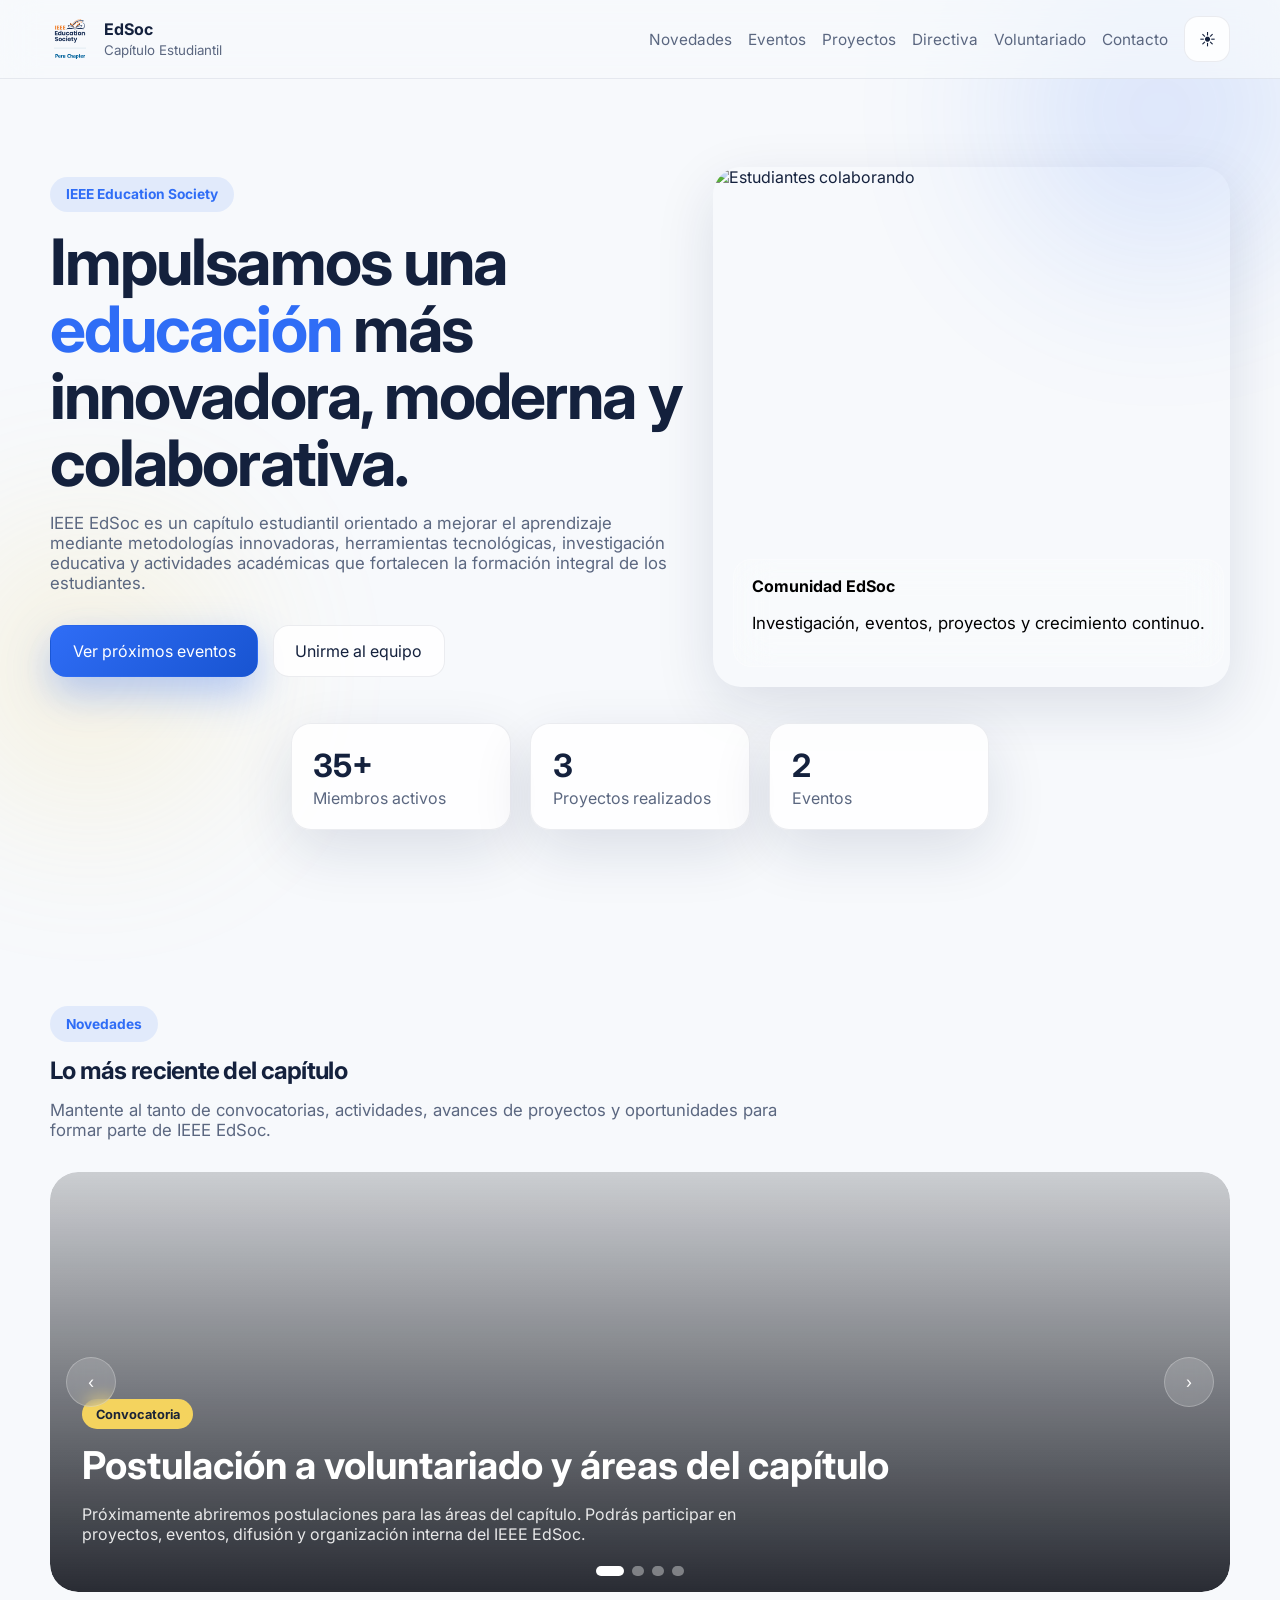
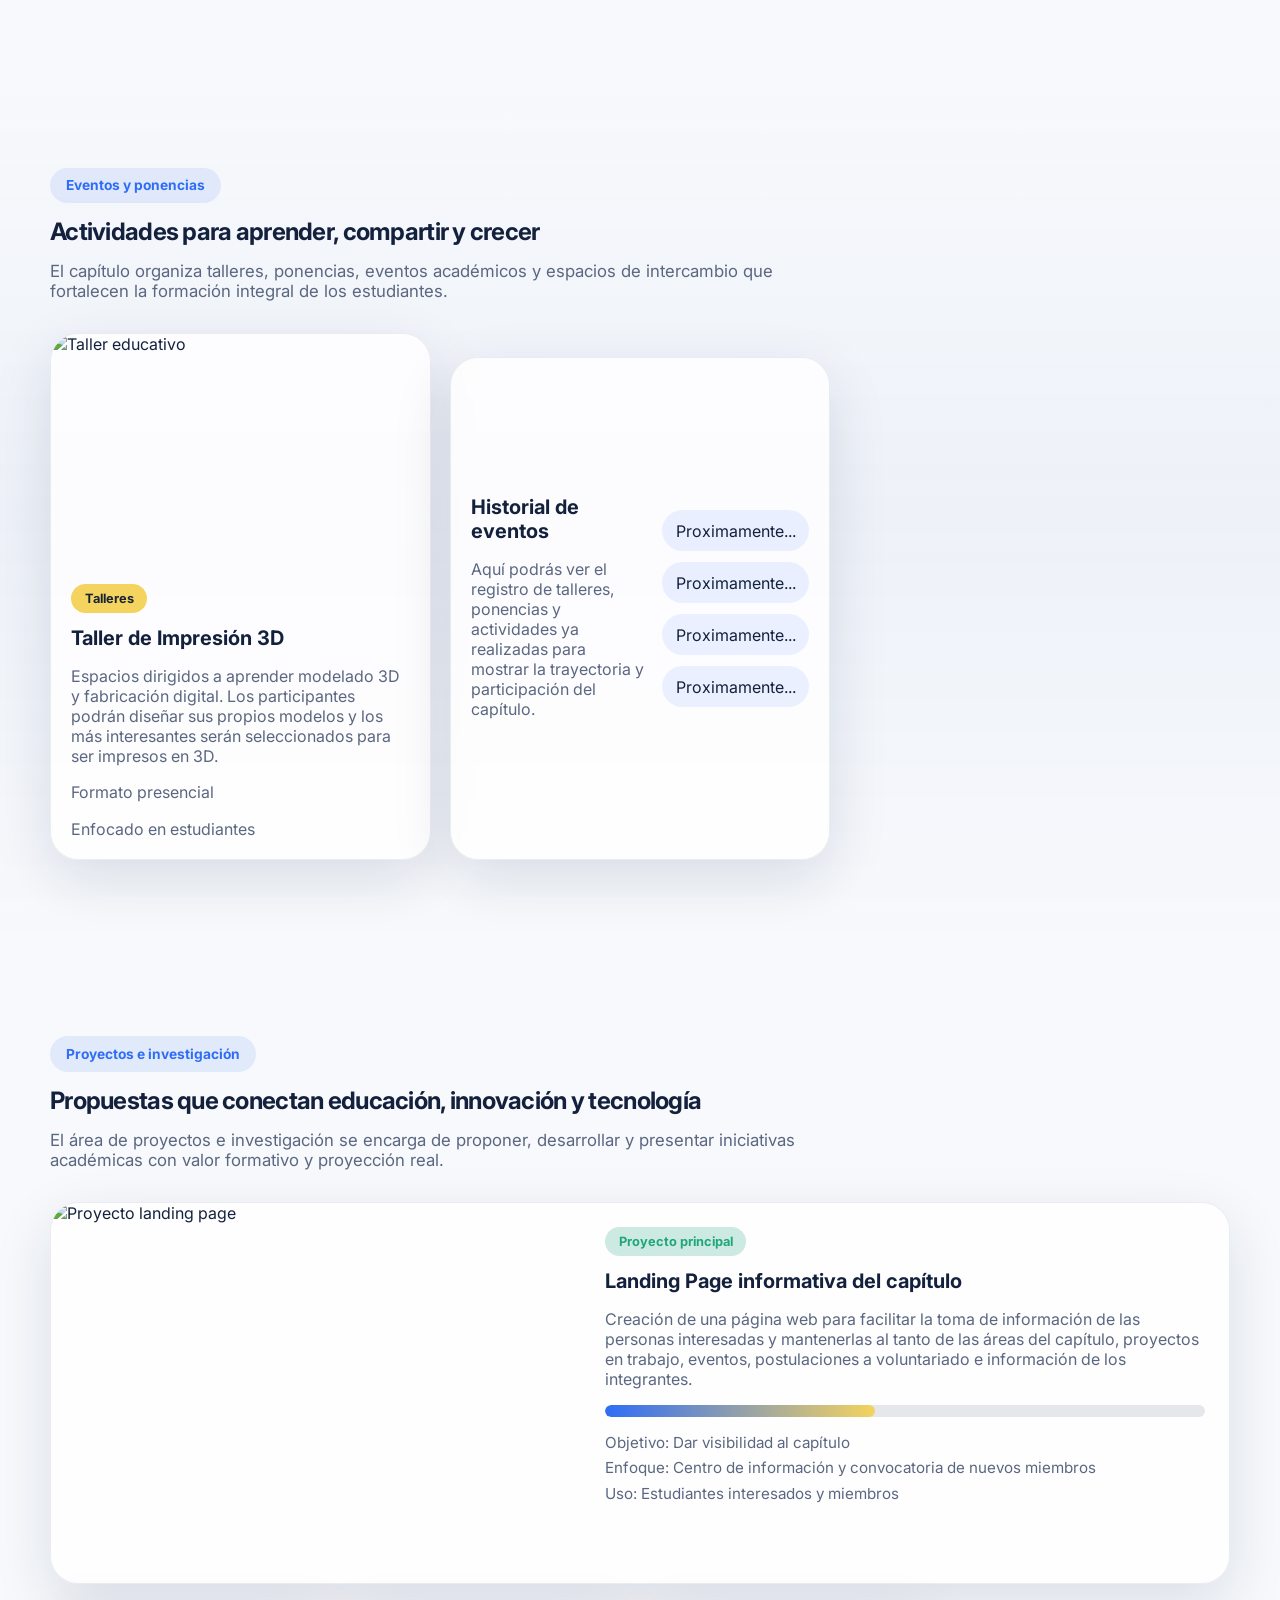
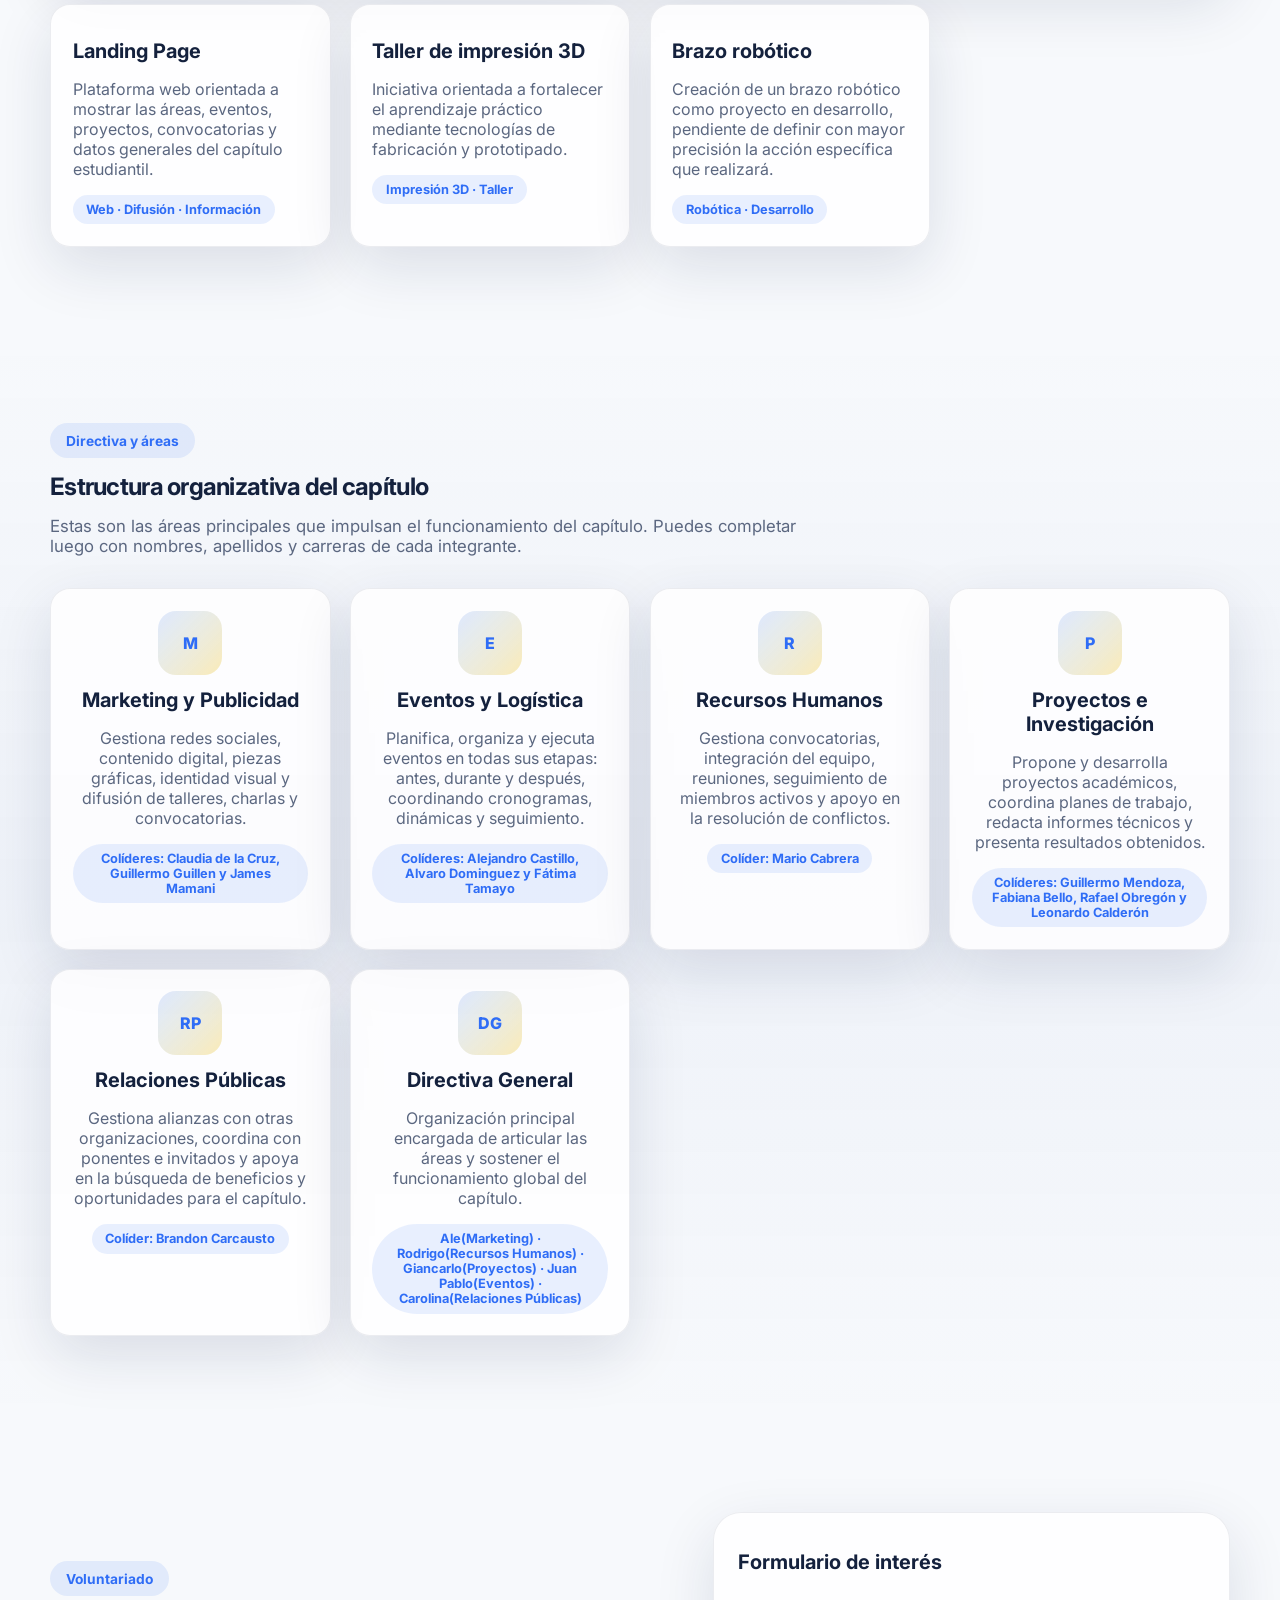
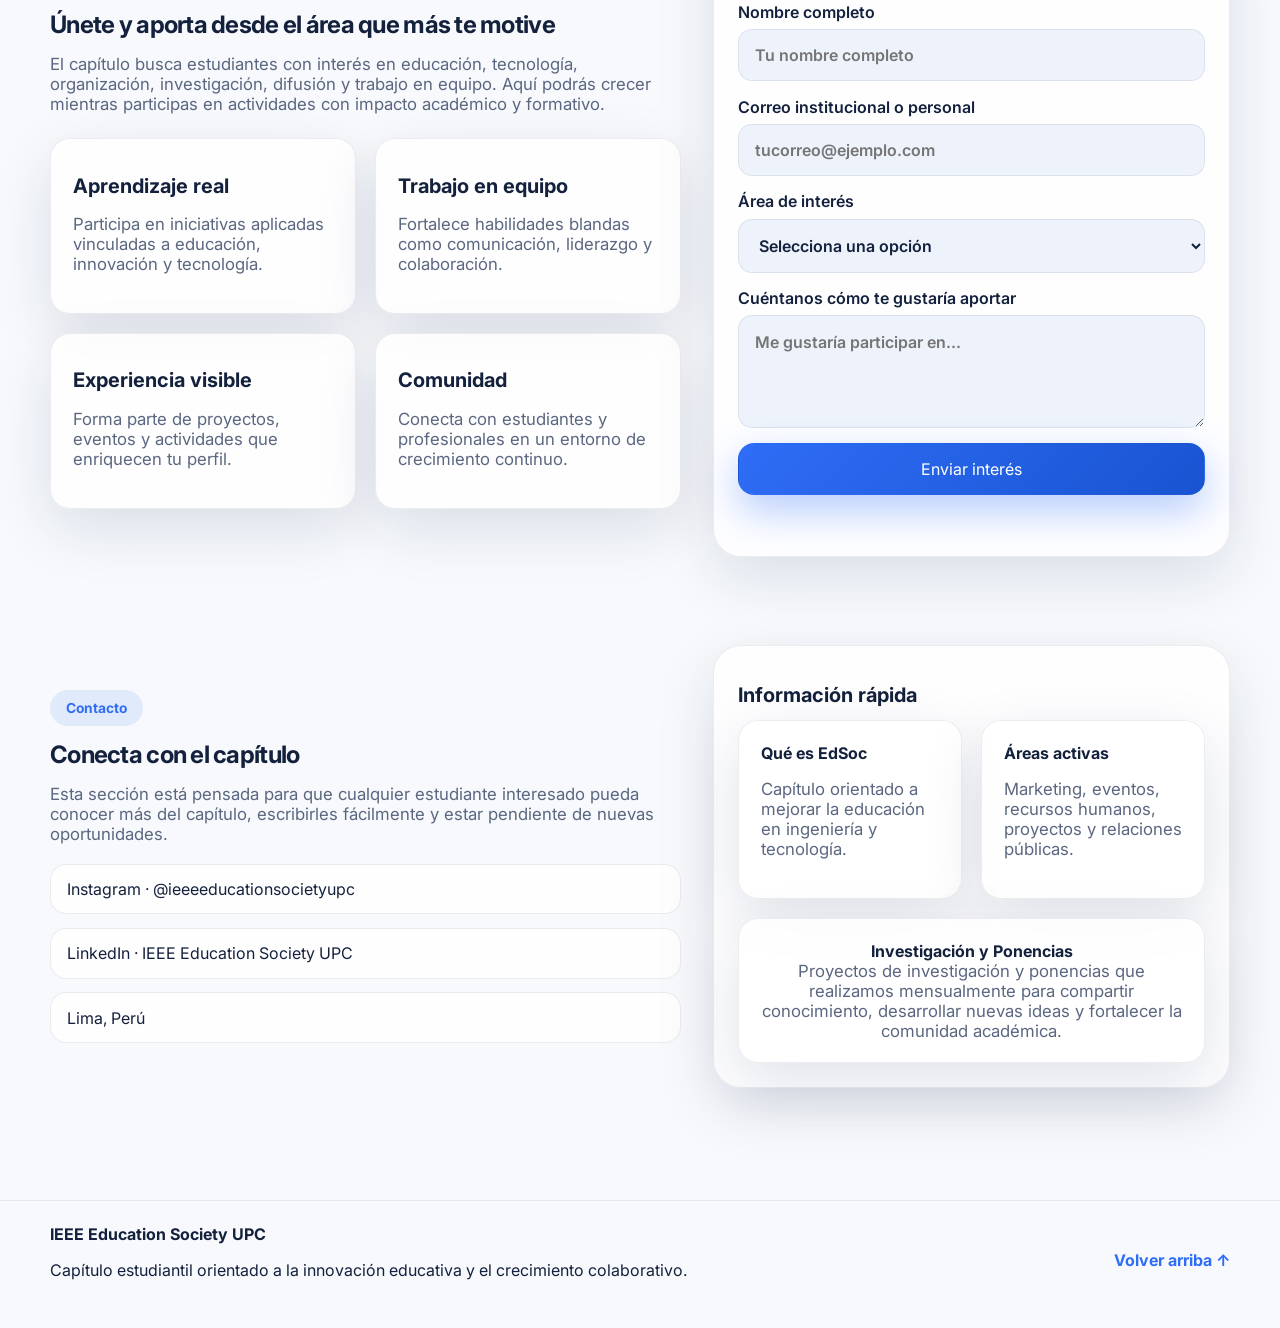
==== index.html @ 47b21bcd "Primera version del Landing Page IEEE EdSoc" ====
<!DOCTYPE html>
<html lang="es">
<head>
  <meta charset="UTF-8" />
  <meta name="viewport" content="width=device-width, initial-scale=1.0" />
  <title>IEEE EdSoc | Capítulo Estudiantil</title>
  <meta
    name="description"
    content="Landing page informativa del capítulo estudiantil IEEE Education Society con información sobre el capítulo, áreas, proyectos, directiva, voluntariado y contacto."
  />
  <link rel="preconnect" href="https://fonts.googleapis.com">
  <link rel="preconnect" href="https://fonts.gstatic.com" crossorigin>
  <link
    href="https://fonts.googleapis.com/css2?family=Inter:wght@400;500;600;700;800&display=swap"
    rel="stylesheet"
  />
  <link rel="stylesheet" href="styles/styles.css" />
</head>
<body id="top">
<body>
  <div class="bg-orb orb-1"></div>
  <div class="bg-orb orb-2"></div>

  <header class="site-header" id="top">
    <div class="container nav-wrap">
      <a href="#hero" class="brand">
        <img src="img/ieee_peru_edsoc_rgb_w.png" class="logo-dark" alt="EdSoc Logo">
        <img src="img/ieee_peru_edsoc_rgb_c.png" class="logo-light" alt="EdSoc Logo">

        <div>
          <strong>EdSoc</strong>
          <small>Capítulo Estudiantil</small>
        </div>
      </a>

      <button class="menu-toggle" id="menuToggle" aria-label="Abrir menú">
        <span></span><span></span><span></span>
      </button>

      <nav class="nav" id="nav">
        <a href="#novedades">Novedades</a>
        <a href="#eventos">Eventos</a>
        <a href="#proyectos">Proyectos</a>
        <a href="#directiva">Directiva</a>
        <a href="#voluntariado">Voluntariado</a>
        <a href="#contacto">Contacto</a>
        <button class="theme-toggle" id="themeToggle" type="button" aria-label="Cambiar tema">
          <span class="theme-icon theme-sun">☀</span>
          <span class="theme-icon theme-moon">☾</span>
        </button>
      </nav>
    </div>
  </header>

  <main>
    <section class="hero section" id="hero">
      <div class="container hero-grid">
        <div class="hero-copy reveal">
          <span class="eyebrow">IEEE Education Society</span>
          <h1>Impulsamos una <span>educación</span> más innovadora, moderna y colaborativa.</h1>
          <p>
            IEEE EdSoc es un capítulo estudiantil orientado a mejorar el aprendizaje mediante metodologías
             innovadoras, herramientas tecnológicas, investigación educativa y actividades académicas que
             fortalecen la formación integral de los estudiantes.
          </p>
          <div class="hero-actions">
            <a class="btn btn-primary" href="#eventos">Ver próximos eventos</a>
            <a class="btn btn-secondary" href="#voluntariado">Unirme al equipo</a>
          </div>
        </div>

        <div class="hero-media reveal reveal-delay-1">
          <img
            src="https://images.unsplash.com/photo-1543269865-cbf427effbad?auto=format&fit=crop&w=1200&q=80"
            alt="Estudiantes colaborando"
          />
          <div class="hero-card floating-card card-glass">
            <strong>Comunidad EdSoc</strong>
            <p>Investigación, eventos, proyectos y crecimiento continuo.</p>
          </div>
        </div>
      </div>

      <div class="container stats-grid reveal reveal-delay-2">
        <article class="stat-card">
          <strong>35+</strong>
          <span>Miembros activos</span>
        </article>
        <article class="stat-card">
          <strong>3</strong>
          <span>Proyectos realizados</span>
        </article>
        <article class="stat-card">
          <strong>2</strong>
          <span>Eventos</span>
        </article>
      </div>
    </section>

    <section class="section" id="novedades">
      <div class="container">
        <div class="section-head reveal">
          <span class="eyebrow">Novedades</span>
          <h2>Lo más reciente del capítulo</h2>
          <p>
            Mantente al tanto de convocatorias, actividades, avances de proyectos y oportunidades
            para formar parte de IEEE EdSoc.
          </p>
        </div>

        <div class="carousel reveal reveal-delay-1" id="newsCarousel">
          <button class="carousel-btn prev" id="prevSlide" aria-label="Anterior">‹</button>

          <div class="carousel-track" id="carouselTrack">
            <article
              class="slide is-active"
              style="background-image:url('https://images.unsplash.com/photo-1521737604893-d14cc237f11d?auto=format&fit=crop&w=1600&q=80')"                    >
              <div class="slide-overlay"></div>
              <div class="slide-content">
                <span class="tag">Convocatoria</span>
                <h3>Postulación a voluntariado y áreas del capítulo</h3>
                <p>
                    Próximamente abriremos postulaciones para las áreas del capítulo.
                    Podrás participar en proyectos, eventos, difusión y organización
                    interna del IEEE EdSoc.
                </p>
              </div>
            </article>

            <article
              class="slide"
              style="background-image:url('https://images.unsplash.com/photo-1461749280684-dccba630e2f6')"            >
              <div class="slide-overlay"></div>
              <div class="slide-content">
                <span class="tag">Proyecto</span>
                <h3>Landing Page de IEEE EdSoc</h3>
                <p>
                    Estamos desarrollando una página web para dar visibilidad al capítulo,
                    mostrar nuestras áreas, proyectos, eventos y convocatorias de forma
                    clara y accesible.
                </p>
              </div>
            </article>

            <article
              class="slide"
              style="background-image:url('https://electrodomesticos10.top/imagenes/las-10-mejores-impresoras-3d.jpg')"            >
              <div class="slide-overlay"></div>
              <div class="slide-content">
                <span class="tag">Evento</span>
                <h3>Taller de Impresión 3D</h3>
                <p>
                  <p>
                      Próximamente realizaremos un taller de impresión 3D enfocado en el
                      aprendizaje práctico mediante tecnologías de fabricación y prototipado.
                </p>
              </div>
            </article>

            <article
              class="slide"
              style="background-image:url('https://images.unsplash.com/photo-1581092334651-ddf26d9a09d0?auto=format&fit=crop&w=1200&q=80')"            >
              <div class="slide-overlay"></div>
              <div class="slide-content">
                <span class="tag">Proyecto</span>
                <h3>Brazo Robótico</h3>
                <p>
                    Iniciamos el desarrollo de un brazo robótico como proyecto del capítulo.
                    Próximamente compartiremos avances y aplicaciones del prototipo.
                </p>
              </div>
            </article>
          </div>

          <button class="carousel-btn next" id="nextSlide" aria-label="Siguiente">›</button>
          <div class="carousel-dots" id="carouselDots"></div>
        </div>
      </div>
    </section>

    <section class="section alt-bg" id="eventos">
      <div class="container">
        <div class="section-head reveal">
          <span class="eyebrow">Eventos y ponencias</span>
          <h2>Actividades para aprender, compartir y crecer</h2>
          <p>
            El capítulo organiza talleres, ponencias, eventos académicos y espacios de intercambio
            que fortalecen la formación integral de los estudiantes.
          </p>
        </div>

        <div class="cards-grid cards-grid-lg">
          <article class="event-card reveal">
            <img
              src="https://ivisualformacion.com/wp-content/uploads/2023/07/modelado-3d-hard-surface-edited.jpg"
              alt="Taller educativo"
            />
            <div class="card-body">
              <span class="pill">Talleres</span>
              <h3>Taller de Impresión 3D</h3>
              <p>
                  Espacios dirigidos a aprender modelado 3D y fabricación digital. 
                  Los participantes podrán diseñar sus propios modelos y los más 
                  interesantes serán seleccionados para ser impresos en 3D.
              </p>
              <ul class="meta-list">
                <li>Formato presencial</li>
                <li></li>
                <li>Enfocado en estudiantes</li>
              </ul>
            </div>
          </article>

        <div class="history-box reveal reveal-delay-1">
          <div>
            <h3>Historial de eventos</h3>
            <p>
              Aquí podrás ver el registro de talleres, ponencias y actividades ya realizadas
              para mostrar la trayectoria y participación del capítulo.
            </p>
          </div>
          <div class="history-tags">
            <span>Proximamente...</span>
            <span>Proximamente...</span>
            <span>Proximamente...</span>
            <span>Proximamente...</span>
          </div>
        </div>
      </div>
    </section>

    <section class="section" id="proyectos">
      <div class="container">
        <div class="section-head reveal">
          <span class="eyebrow">Proyectos e investigación</span>
          <h2>Propuestas que conectan educación, innovación y tecnología</h2>
          <p>
            El área de proyectos e investigación se encarga de proponer, desarrollar y presentar
            iniciativas académicas con valor formativo y proyección real.
          </p>
        </div>

        <div class="project-feature reveal">
          <div class="project-feature-media">
            <img
              src="https://images.unsplash.com/photo-1640552421163-5a8e34827550?auto=format&fit=crop&w=1200&q=80"
              alt="Proyecto landing page"
            />
          </div>
          <div class="project-feature-copy">
            <span class="pill pill-success">Proyecto principal</span>
            <h3>Landing Page informativa del capítulo</h3>
            <p>
              Creación de una página web para facilitar la toma de información de las personas
              interesadas y mantenerlas al tanto de las áreas del capítulo, proyectos en trabajo,
              eventos, postulaciones a voluntariado e información de los integrantes.
            </p>
            <div class="progress-bar">
              <span style="width: 45%"></span>
            </div>
            <ul class="meta-list compact">
              <li>Objetivo: Dar visibilidad al capítulo</li>
              <li>Enfoque: Centro de información y convocatoria de nuevos miembros</li>
              <li>Uso: Estudiantes interesados y miembros</li>
            </ul>
          </div>
        </div>

        <div class="cards-grid projects-grid">
          <article class="info-card reveal">
            <h3>Landing Page</h3>
            <p>
              Plataforma web orientada a mostrar las áreas, eventos, proyectos, convocatorias y
              datos generales del capítulo estudiantil.
            </p>
            <span class="small-label">Web · Difusión · Información</span>
          </article>

          <article class="info-card reveal reveal-delay-2">
            <h3>Taller de impresión 3D</h3>
            <p>
              Iniciativa orientada a fortalecer el aprendizaje práctico mediante tecnologías de
              fabricación y prototipado.
            </p>
            <span class="small-label">Impresión 3D · Taller</span>
          </article>

            <article class="info-card reveal reveal-delay-1">
            <h3>Brazo robótico</h3>
            <p>
              Creación de un brazo robótico como proyecto en desarrollo, pendiente de definir con
              mayor precisión la acción específica que realizará.
            </p>
            <span class="small-label">Robótica · Desarrollo</span>
          </article>

        </div>
      </div>
    </section>

    <section class="section alt-bg" id="directiva">
      <div class="container">
        <div class="section-head reveal">
          <span class="eyebrow">Directiva y áreas</span>
          <h2>Estructura organizativa del capítulo</h2>
          <p>
            Estas son las áreas principales que impulsan el funcionamiento del capítulo. Puedes
            completar luego con nombres, apellidos y carreras de cada integrante.
          </p>
        </div>

        <div class="cards-grid team-grid">
          <article class="team-card reveal">
            <div class="avatar">M</div>
            <h3>Marketing y Publicidad</h3>
            <p>
              Gestiona redes sociales, contenido digital, piezas gráficas, identidad visual y
              difusión de talleres, charlas y convocatorias.
            </p>
            <span class="small-label">Colíderes: Claudia de la Cruz, Guillermo Guillen y James Mamani</span>
          </article>

          <article class="team-card reveal reveal-delay-1">
            <div class="avatar">E</div>
            <h3>Eventos y Logística</h3>
            <p>
              Planifica, organiza y ejecuta eventos en todas sus etapas: antes, durante y después,
              coordinando cronogramas, dinámicas y seguimiento.
            </p>
            <span class="small-label">Colíderes: Alejandro Castillo, Alvaro Dominguez y Fátima Tamayo</span>
          </article>

          <article class="team-card reveal reveal-delay-2">
            <div class="avatar">R</div>
            <h3>Recursos Humanos</h3>
            <p>
              Gestiona convocatorias, integración del equipo, reuniones, seguimiento de miembros
              activos y apoyo en la resolución de conflictos.
            </p>
            <span class="small-label">Colíder: Mario Cabrera</span>
          </article>

          <article class="team-card reveal">
            <div class="avatar">P</div>
            <h3>Proyectos e Investigación</h3>
            <p>
              Propone y desarrolla proyectos académicos, coordina planes de trabajo, redacta informes
              técnicos y presenta resultados obtenidos.
            </p>
            <span class="small-label">Colíderes: Guillermo Mendoza, Fabiana Bello, Rafael Obregón y Leonardo Calderón</span>
          </article>

          <article class="team-card reveal reveal-delay-1">
            <div class="avatar">RP</div>
            <h3>Relaciones Públicas</h3>
            <p>
              Gestiona alianzas con otras organizaciones, coordina con ponentes e invitados y apoya
              en la búsqueda de beneficios y oportunidades para el capítulo.
            </p>
            <span class="small-label">Colíder: Brandon Carcausto</span>
          </article>

          <article class="team-card reveal reveal-delay-2">
            <div class="avatar">DG</div>
            <h3>Directiva General</h3>
            <p>
              Organización principal encargada de articular las áreas y sostener el funcionamiento
              global del capítulo.
            </p>
            <span class="small-label">Ale(Marketing) · Rodrigo(Recursos Humanos) · Giancarlo(Proyectos) · Juan Pablo(Eventos) · Carolina(Relaciones Públicas)</span>
          </article>
        </div>
      </div>
    </section>

    <section class="section" id="voluntariado">
      <div class="container two-col">
        <div class="reveal">
          <span class="eyebrow">Voluntariado</span>
          <h2>Únete y aporta desde el área que más te motive</h2>
          <p>
            El capítulo busca estudiantes con interés en educación, tecnología, organización,
            investigación, difusión y trabajo en equipo. Aquí podrás crecer mientras participas
            en actividades con impacto académico y formativo.
          </p>

          <div class="benefits-grid">
            <article class="benefit-card">
              <h3>Aprendizaje real</h3>
              <p>Participa en iniciativas aplicadas vinculadas a educación, innovación y tecnología.</p>
            </article>

            <article class="benefit-card">
              <h3>Trabajo en equipo</h3>
              <p>Fortalece habilidades blandas como comunicación, liderazgo y colaboración.</p>
            </article>

            <article class="benefit-card">
              <h3>Experiencia visible</h3>
              <p>Forma parte de proyectos, eventos y actividades que enriquecen tu perfil.</p>
            </article>

            <article class="benefit-card">
              <h3>Comunidad</h3>
              <p>Conecta con estudiantes y profesionales en un entorno de crecimiento continuo.</p>
            </article>
          </div>
        </div>

        <form class="join-form reveal reveal-delay-1" id="joinForm">
          <h3>Formulario de interés</h3>

          <label>
            Nombre completo
            <input type="text" placeholder="Tu nombre completo" required />
          </label>

          <label>
            Correo institucional o personal
            <input type="email" placeholder="tucorreo@ejemplo.com" required />
          </label>

          <label>
            Área de interés
            <select required>
              <option value="">Selecciona una opción</option>
              <option>Marketing y Publicidad</option>
              <option>Eventos y Logística</option>
              <option>Recursos Humanos</option>
              <option>Proyectos e Investigación</option>
              <option>Relaciones Públicas</option>
            </select>
          </label>

          <label>
            Cuéntanos cómo te gustaría aportar
            <textarea rows="4" placeholder="Me gustaría participar en..."></textarea>
          </label>

          <button class="btn btn-primary btn-full" type="submit">Enviar interés</button>
          <p class="form-note" id="formMessage"></p>
        </form>
      </div>
    </section>

      <tion class="section alt-bg" id="contacto">
    <div class="container contact-grid">
      <div class="reveal">
        <span class="eyebrow">Contacto</span>
        <h2>Conecta con el capítulo</h2>
        <p>
          Esta sección está pensada para que cualquier estudiante interesado pueda conocer más
          del capítulo, escribirles fácilmente y estar pendiente de nuevas oportunidades.
        </p>

        <div class="contact-list">
          <a href="https://www.instagram.com/ieeeeducationsocietyupc?utm_source=ig_web_button_share_sheet&igsh=ZDNlZDc0MzIxNw==" target="_blank">Instagram · @ieeeeducationsocietyupc</a>
          <a href="https://www.linkedin.com/company/ieeedsoc?trk=public_post_feed-actor-name" target="_blank">LinkedIn · IEEE Education Society UPC</a>
          <span class="contact-item">Lima, Perú</span>
        </div>
      </div>

      <div class="contact-panel reveal reveal-delay-1">
        <h3>Información rápida</h3>
        <div class="mini-panels">
          <article>
            <strong>Qué es EdSoc</strong>
            <p>Capítulo orientado a mejorar la educación en ingeniería y tecnología.</p>
          </article>
          <article>
            <strong>Áreas activas</strong>
            <p>Marketing, eventos, recursos humanos, proyectos y relaciones públicas.</p>
          </article>
          <article class="wide">
            <strong>Investigación y Ponencias</strong>
            <p>
              Proyectos de investigación y ponencias que realizamos mensualmente
              para compartir conocimiento, desarrollar nuevas ideas y fortalecer
              la comunidad académica.
            </p>
          </article>
        </div>
      </div>

      <div style="height: 80px;"></div>

    </div>
  </section>
  </main>

  <footer class="site-footer">
    <div class="container footer-wrap">
      <div>
        <strong>IEEE Education Society UPC</strong>
        <p>Capítulo estudiantil orientado a la innovación educativa y el crecimiento colaborativo.</p>
      </div>
      <a href="#top" class="back-top">Volver arriba ↑</a>
    </div>
  </footer>

  <script src="js/script.js"></script>
</body>
</html>
---- styles/styles.css ----
:root {
  --bg: #f7f9fc;
  --surface: rgba(255, 255, 255, 0.82);
  --surface-solid: #ffffff;
  --surface-alt: #eef3fb;
  --text: #14213d;
  --muted: #5b6780;
  --border: rgba(20, 33, 61, 0.08);
  --primary: #2f6df6;
  --primary-strong: #1854d1;
  --accent: #f4d35e;
  --success: #21a67a;
  --shadow: 0 20px 60px rgba(18, 36, 77, 0.12);
  --radius-xl: 28px;
  --radius-lg: 20px;
  --radius-md: 16px;
  --max-width: 1180px;
  --header-bg: rgba(247, 249, 252, 0.68);
}

html {
  scroll-behavior: smooth;
}

body.dark {
  --bg: #08101f;
  --surface: rgba(10, 18, 35, 0.76);
  --surface-solid: #0f1a30;
  --surface-alt: #0a1326;
  --text: #edf4ff;
  --muted: #a6b2c8;
  --border: rgba(255, 255, 255, 0.08);
  --primary: #5d8dff;
  --primary-strong: #82a7ff;
  --accent: #f6d86f;
  --success: #3ed1a0;
  --shadow: 0 24px 70px rgba(0, 0, 0, 0.35);
  --header-bg: rgba(8, 16, 31, 0.72);
}

* { box-sizing: border-box; }
html { scroll-behavior: smooth; }
body {
  margin: 0;
  font-family: 'Inter', system-ui, sans-serif;
  background: var(--bg);
  color: var(--text);
  transition: background .35s ease, color .35s ease;
}
img { max-width: 100%; display: block; }
a { color: inherit; text-decoration: none; }
button, input, select, textarea { font: inherit; }
button { cursor: pointer; }

.container {
  width: min(var(--max-width), calc(100% - 2rem));
  margin: 0 auto;
}

.section {
  padding: 5.5rem 0;
  position: relative;
  z-index: 1;
}
.alt-bg { background: linear-gradient(180deg, transparent, rgba(71, 106, 181, 0.05), transparent); }

.site-header {
  position: sticky;
  top: 0;
  z-index: 100;
  backdrop-filter: blur(18px);
  background: var(--header-bg);
  border-bottom: 1px solid var(--border);
}

.nav-wrap {
  display: flex;
  align-items: center;
  justify-content: space-between;
  min-height: 78px;
  gap: 1rem;
}

.brand {
  display: flex;
  align-items: center;
  gap: .9rem;
}
.brand-mark {
  display: inline-grid;
  place-items: center;
  width: 52px;
  height: 52px;
  border-radius: 16px;
  background: linear-gradient(135deg, var(--primary), var(--accent));
  color: #fff;
  font-weight: 800;
  box-shadow: var(--shadow);
}
.brand strong { display: block; font-size: 1rem; }
.brand small { color: var(--muted); }

.nav {
  display: flex;
  align-items: center;
  gap: 1rem;
}
.nav a {
  font-size: .96rem;
  color: var(--muted);
  transition: color .25s ease;
}
.nav a:hover { color: var(--text); }

.theme-toggle {
  width: 46px;
  height: 46px;
  border: 1px solid var(--border);
  background: var(--surface);
  border-radius: 14px;
  color: var(--text);
  display: grid;
  place-items: center;
  position: relative;
  overflow: hidden;
}
.theme-icon {
  position: absolute;
  transition: transform .3s ease, opacity .3s ease;
}
body:not(.dark) .theme-moon,
body.dark .theme-sun {
  opacity: 0;
  transform: translateY(16px);
}

.menu-toggle {
  display: none;
  width: 48px;
  height: 48px;
  border-radius: 14px;
  background: var(--surface);
  border: 1px solid var(--border);
  padding: 0;
}
.menu-toggle span {
  display: block;
  width: 22px;
  height: 2px;
  margin: 5px auto;
  background: var(--text);
  border-radius: 999px;
}

.hero-grid,
.two-col,
.contact-grid {
  display: grid;
  grid-template-columns: 1.1fr .9fr;
  gap: 2rem;
  align-items: center;
}

.hero h1,
.section-head h2,
.two-col h2,
.contact-grid h2 {
  line-height: 1.05;
  margin: 0 0 1rem;
  letter-spacing: -0.03em;
}
.hero h1 { font-size: clamp(2.6rem, 5vw, 4.8rem); }
.hero h1 span { color: var(--primary); }
.hero p,
.section-head p,
.two-col p,
.contact-grid p { color: var(--muted); font-size: 1.05rem; }

.eyebrow {
  display: inline-flex;
  align-items: center;
  gap: .45rem;
  padding: .6rem 1rem;
  border-radius: 999px;
  background: color-mix(in srgb, var(--primary) 10%, transparent);
  color: var(--primary);
  font-weight: 700;
  font-size: .86rem;
  margin-bottom: 1rem;
}

.hero-actions {
  display: flex;
  flex-wrap: wrap;
  gap: .9rem;
  margin-top: 2rem;
}

.btn {
  display: inline-flex;
  justify-content: center;
  align-items: center;
  gap: .5rem;
  min-height: 52px;
  padding: 0 1.35rem;
  border-radius: 16px;
  border: 1px solid transparent;
  transition: transform .2s ease, background .2s ease, border-color .2s ease;
}
.btn:hover { transform: translateY(-2px); }
.btn-primary {
  background: linear-gradient(135deg, var(--primary), var(--primary-strong));
  color: #fff;
  box-shadow: 0 16px 40px color-mix(in srgb, var(--primary) 35%, transparent);
}
.btn-secondary {
  background: var(--surface);
  border-color: var(--border);
}
.btn-full { width: 100%; }

.hero-media {
  position: relative;
}
.hero-media > img {
  width: 100%;
  min-height: 520px;
  object-fit: cover;
  border-radius: var(--radius-xl);
  box-shadow: var(--shadow);
}
.card-glass {
  background: rgba(255, 255, 255, 0.18);
  border: 1px solid rgba(255, 255, 255, 0.28);
  backdrop-filter: blur(18px);
  color: #fff;
}
body.dark .card-glass {
  background: rgba(10, 18, 35, 0.34);
  border-color: rgba(255, 255, 255, 0.14);
}
.floating-card {
  position: absolute;
  bottom: 1.25rem;
  left: 1.25rem;
  padding: 1rem 1.1rem;
  border-radius: 18px;
  animation: floatY 4s ease-in-out infinite;
}

/* MODO DÍA */
.floating-card strong,
.floating-card p {
  color: #000;
}

/* MODO NOCHE */
body.dark .floating-card strong,
body.dark .floating-card p {
  color: #fff;
}

.stats-grid,
.cards-grid,
.benefits-grid,
.mini-panels {
  display: grid;
  gap: 1.2rem;
}
.stats-grid {   
  display: grid;
  grid-template-columns: repeat(auto-fit, minmax(200px, 220px));
  justify-content: center;
  gap: 1.2rem;
  margin-top: 2.25rem;}
.cards-grid { grid-template-columns: repeat(4, 1fr); }
.cards-grid-lg { grid-template-columns: repeat(3, 1fr); }
.projects-grid,
.team-grid { grid-template-columns: repeat(4, 1fr); }
.benefits-grid { grid-template-columns: repeat(2, 1fr); margin-top: 1.5rem; }
.mini-panels { grid-template-columns: repeat(2, 1fr); }
.mini-panels .wide {
  grid-column: span 2;
  text-align: center;
}
.mini-panels .wide p {
  max-width: 420px;
  margin: 0 auto;
}
.stat-card,
.event-card,
.info-card,
.team-card,
.benefit-card,
.contact-panel,
.join-form,
.history-box,
.project-feature,
.mini-panels article {
  background: var(--surface);
  border: 1px solid var(--border);
  box-shadow: var(--shadow);
}
.stat-card,
.info-card,
.team-card,
.benefit-card,
.mini-panels article { border-radius: var(--radius-lg); padding: 1.35rem; }
.stat-card strong { font-size: 2rem; display: block; margin-bottom: .2rem; }
.stat-card span { color: var(--muted); }

.section-head {
  max-width: 760px;
  margin-bottom: 2rem;
}

.carousel {
  position: relative;
  overflow: hidden;
  border-radius: var(--radius-xl);
}
.carousel-track {
  display: flex;
  transition: transform .55s cubic-bezier(.2,.8,.2,1);
}
.slide {
  min-width: 100%;
  min-height: 420px;
  position: relative;
  background-size: cover;
  background-position: center;
  background-repeat: no-repeat;
  border-radius: var(--radius-xl);
  overflow: hidden;
}
.slide-overlay {
  position: absolute;
  inset: 0;
  background: linear-gradient(0deg, rgba(7,10,18,.86), rgba(7,10,18,.18));
}
.slide-content {
  position: absolute;
  left: 2rem;
  right: 2rem;
  bottom: 2rem;
  z-index: 1;
  color: #fff;
}
.slide-content h3 { font-size: clamp(1.8rem, 3vw, 2.7rem); margin: .8rem 0; }
.slide-content p { max-width: 720px; color: rgba(255,255,255,.88); }
.tag,
.pill,
.small-label {
  display: inline-flex;
  align-items: center;
  padding: .45rem .85rem;
  border-radius: 999px;
  font-weight: 700;
}
.tag,
.pill { background: var(--accent); color: #1b2437; font-size: .8rem; }
.pill-success { background: color-mix(in srgb, var(--success) 22%, transparent); color: var(--success); }
.small-label {
  background: color-mix(in srgb, var(--primary) 10%, transparent);
  color: var(--primary);
  font-size: .8rem;
}
.carousel-btn {
  position: absolute;
  top: 50%;
  transform: translateY(-50%);
  z-index: 2;
  width: 50px;
  height: 50px;
  border-radius: 50%;
  border: 1px solid rgba(255,255,255,.25);
  background: rgba(255,255,255,.16);
  color: #fff;
  backdrop-filter: blur(8px);
}
.carousel-btn.prev { left: 1rem; }
.carousel-btn.next { right: 1rem; }
.carousel-dots {
  position: absolute;
  left: 50%;
  bottom: 1rem;
  transform: translateX(-50%);
  display: flex;
  gap: .5rem;
  z-index: 2;
}
.carousel-dots button {
  width: 10px;
  height: 10px;
  border-radius: 999px;
  border: none;
  background: rgba(255,255,255,.38);
}
.carousel-dots button.active { width: 28px; background: #fff; }

.event-card,
.project-feature {
  overflow: hidden;
  border-radius: var(--radius-xl);
}
.event-card img {
  width: 100%;
  height: 230px;
  object-fit: cover;
}
.card-body { padding: 1.25rem; }
.card-body h3,
.info-card h3,
.team-card h3,
.project-feature h3,
.join-form h3,
.contact-panel h3,
.history-box h3,
.benefit-card h3 {
  margin: .8rem 0;
  font-size: 1.25rem;
}
.card-body p,
.info-card p,
.team-card p,
.project-feature p,
.join-form p,
.contact-panel p,
.history-box p,
.benefit-card p,
.mini-panels article p {
  color: var(--muted);
}
.meta-list {
  list-style: none;
  padding: 0;
  margin: 1rem 0 0;
  display: grid;
  gap: .55rem;
  color: var(--muted);
}
.meta-list.compact { gap: .4rem; font-size: .95rem; }
.history-box {
  margin-top: 1.5rem;
  border-radius: var(--radius-xl);
  padding: 1.25rem;
  display: flex;
  justify-content: space-between;
  gap: 1rem;
  align-items: center;
}
.history-tags {
  display: flex;
  flex-wrap: wrap;
  gap: .7rem;
}
.history-tags span {
  padding: .65rem .85rem;
  border-radius: 999px;
  background: color-mix(in srgb, var(--primary) 9%, transparent);
  color: var(--text);
}

.project-feature {
  display: grid;
  grid-template-columns: .9fr 1.1fr;
  margin-bottom: 1.25rem;
}
.project-feature img {
  width: 100%;
  height: 100%;
  min-height: 380px;
  object-fit: cover;
}
.project-feature-copy { padding: 1.5rem; }
.progress-bar {
  height: 12px;
  background: color-mix(in srgb, var(--text) 10%, transparent);
  border-radius: 999px;
  overflow: hidden;
  margin: 1rem 0;
}
.progress-bar span {
  display: block;
  height: 100%;
  border-radius: inherit;
  background: linear-gradient(90deg, var(--primary), var(--accent));
}

.team-card { text-align: center; }
.avatar {
  width: 64px;
  height: 64px;
  margin: 0 auto;
  border-radius: 18px;
  display: grid;
  place-items: center;
  font-weight: 800;
  background: linear-gradient(135deg, color-mix(in srgb, var(--primary) 15%, transparent), color-mix(in srgb, var(--accent) 45%, transparent));
  color: var(--primary);
}

.join-form,
.contact-panel {
  border-radius: var(--radius-xl);
  padding: 1.5rem;
}
.join-form {
  display: grid;
  gap: .95rem;
}
.join-form label {
  display: grid;
  gap: .45rem;
  font-weight: 600;
}
.join-form input,
.join-form select,
.join-form textarea {
  width: 100%;
  border: 1px solid var(--border);
  background: var(--surface-alt);
  color: var(--text);
  border-radius: 14px;
  padding: .95rem 1rem;
  outline: none;
  transition: border-color .2s ease, transform .2s ease;
}
.join-form input:focus,
.join-form select:focus,
.join-form textarea:focus {
  border-color: var(--primary);
  transform: translateY(-1px);
}
.form-note { min-height: 1.4rem; font-size: .94rem; margin: 0; }
.form-note.success { color: var(--success); }

.contact-list {
  display: grid;
  gap: .85rem;
  margin-top: 1.25rem;
}
.contact-list a,
.contact-list span {
  padding: .9rem 1rem;
  border-radius: 16px;
  background: var(--surface);
  border: 1px solid var(--border);
}

.site-footer {
  border-top: 1px solid var(--border);
  padding: 1.4rem 0 2rem;
}
.footer-wrap {
  display: flex;
  justify-content: space-between;
  align-items: center;
  gap: 1rem;
}
.back-top { color: var(--primary); font-weight: 700; }

.bg-orb {
  position: fixed;
  border-radius: 50%;
  filter: blur(90px);
  opacity: .28;
  pointer-events: none;
  z-index: 0;
}
.orb-1 {
  width: 300px;
  height: 300px;
  background: color-mix(in srgb, var(--primary) 55%, transparent);
  top: -40px;
  right: -30px;
}
.orb-2 {
  width: 280px;
  height: 280px;
  background: color-mix(in srgb, var(--accent) 65%, transparent);
  left: -50px;
  bottom: 10%;
}

.reveal {
  opacity: 0;
  transform: translateY(32px);
  transition: opacity .7s ease, transform .7s ease;
}
.reveal.is-visible {
  opacity: 1;
  transform: translateY(0);
}
.reveal-delay-1 { transition-delay: .12s; }
.reveal-delay-2 { transition-delay: .24s; }

@keyframes floatY {
  0%,100% { transform: translateY(0); }
  50% { transform: translateY(-8px); }
}

@media (max-width: 1050px) {
  .hero-grid,
  .two-col,
  .contact-grid,
  .project-feature,
  .cards-grid-lg,
  .projects-grid,
  .team-grid,
  .stats-grid {
    grid-template-columns: 1fr 1fr;
  }

  .cards-grid { grid-template-columns: repeat(2, 1fr); }
  .project-feature { grid-template-columns: 1fr; }
}

@media (max-width: 820px) {
  .menu-toggle { display: block; }
  .nav {
    position: fixed;
    top: 79px;
    left: 1rem;
    right: 1rem;
    background: var(--surface-solid);
    border: 1px solid var(--border);
    border-radius: 20px;
    box-shadow: var(--shadow);
    padding: 1rem;
    display: none;
    flex-direction: column;
    align-items: stretch;
  }
  .nav.open { display: flex; }
  .nav a, .theme-toggle { width: 100%; justify-content: center; }

  .hero-grid,
  .two-col,
  .cards-grid,
  .cards-grid-lg,
  .projects-grid,
  .team-grid,
  .stats-grid,
  .benefits-grid,
  .mini-panels {
    grid-template-columns: 1fr;
  }
  .contact-grid{
    display: grid;
    grid-template-columns: 1.1fr .9fr;
  }



  .hero-media > img { min-height: 360px; }
  .slide { min-height: 360px; }
  .slide-content { left: 1.2rem; right: 1.2rem; bottom: 1.2rem; }
  .history-box,
  .footer-wrap { flex-direction: column; align-items: flex-start; }
}

@media (max-width: 560px) {
  .section { padding: 4.2rem 0; }
  .container { width: min(var(--max-width), calc(100% - 1.2rem)); }
  .hero-actions { flex-direction: column; }
  .btn { width: 100%; }
  .carousel-btn { display: none; }
  .slide-content h3 { font-size: 1.6rem; }
}

/* LOGOS */
.brand img{
  width: 40px;
  height: 40px;
  object-fit: contain;
}

/* Modo día por defecto */
.logo-dark{
  display: none;
}

.logo-light{
  display: block;
}

/* Modo noche */
body.dark .logo-dark{
  display: block;
}

body.dark .logo-light{
  display: none;
}
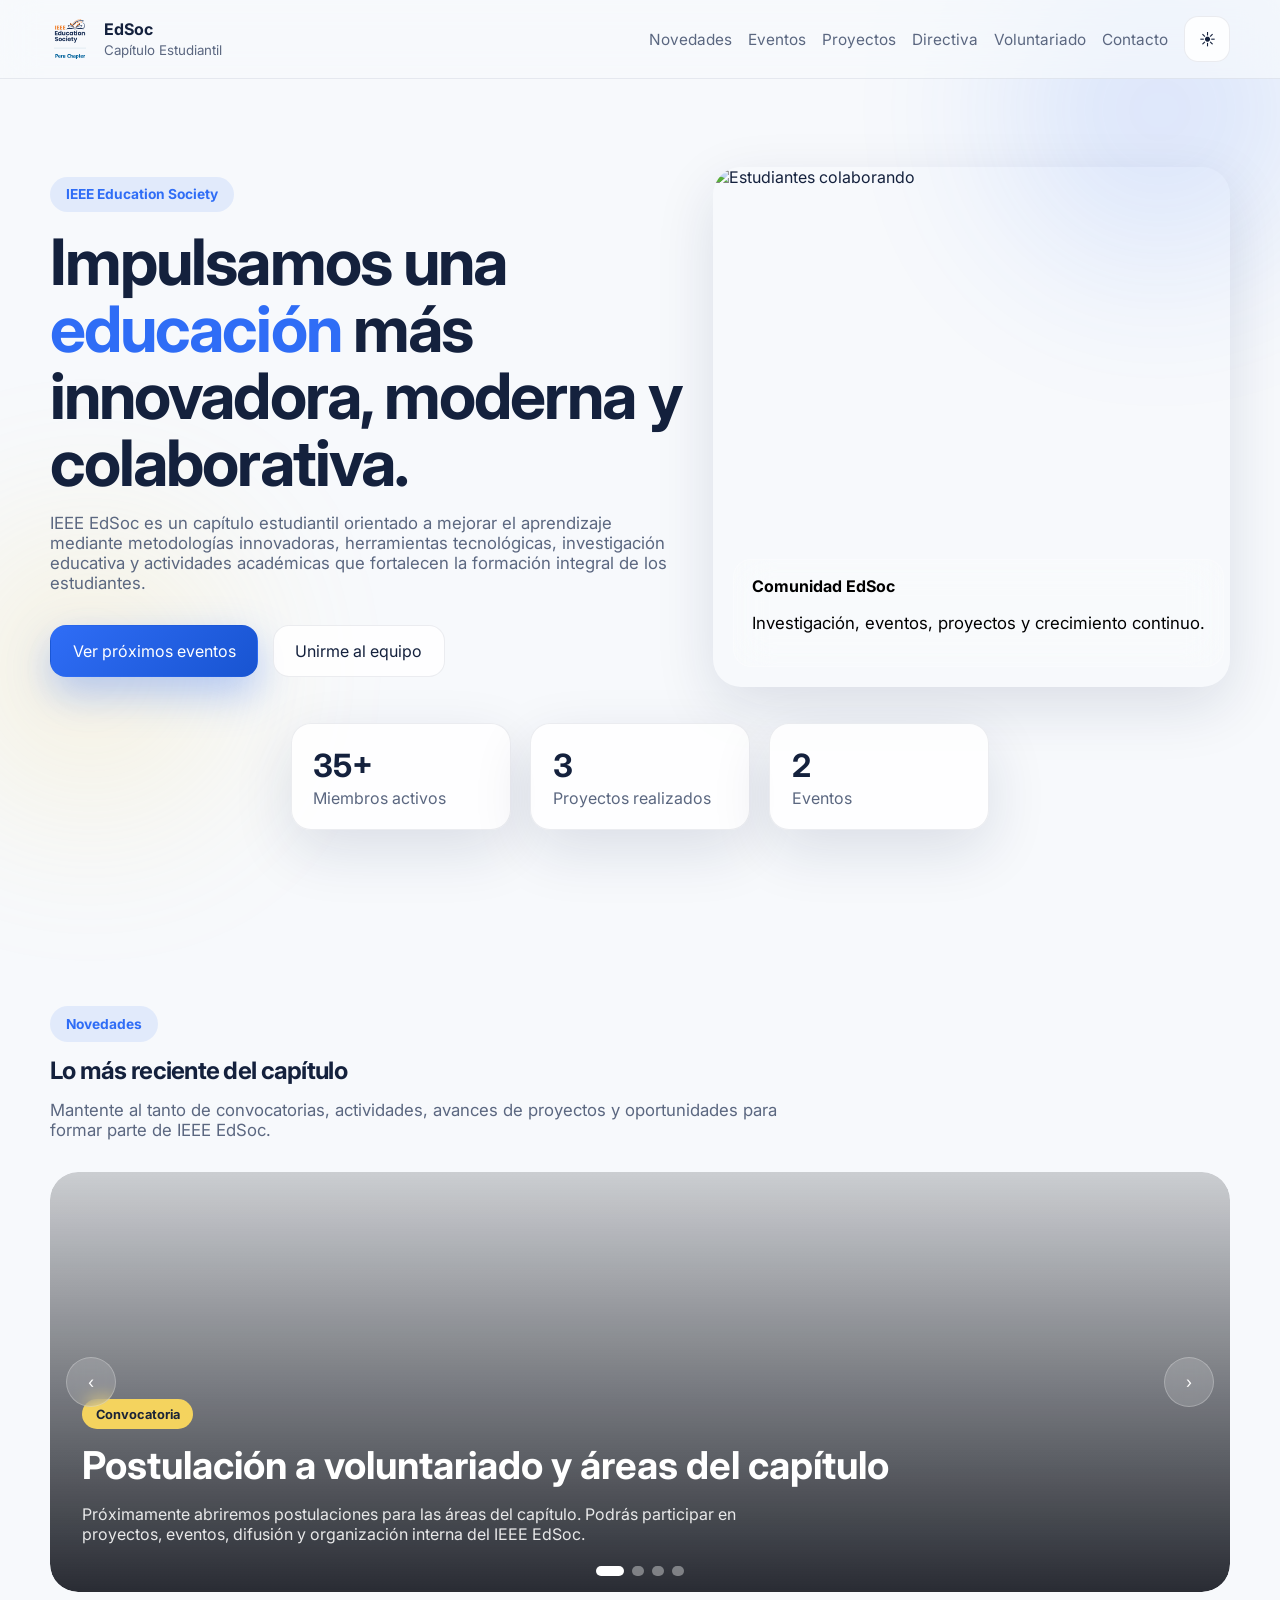
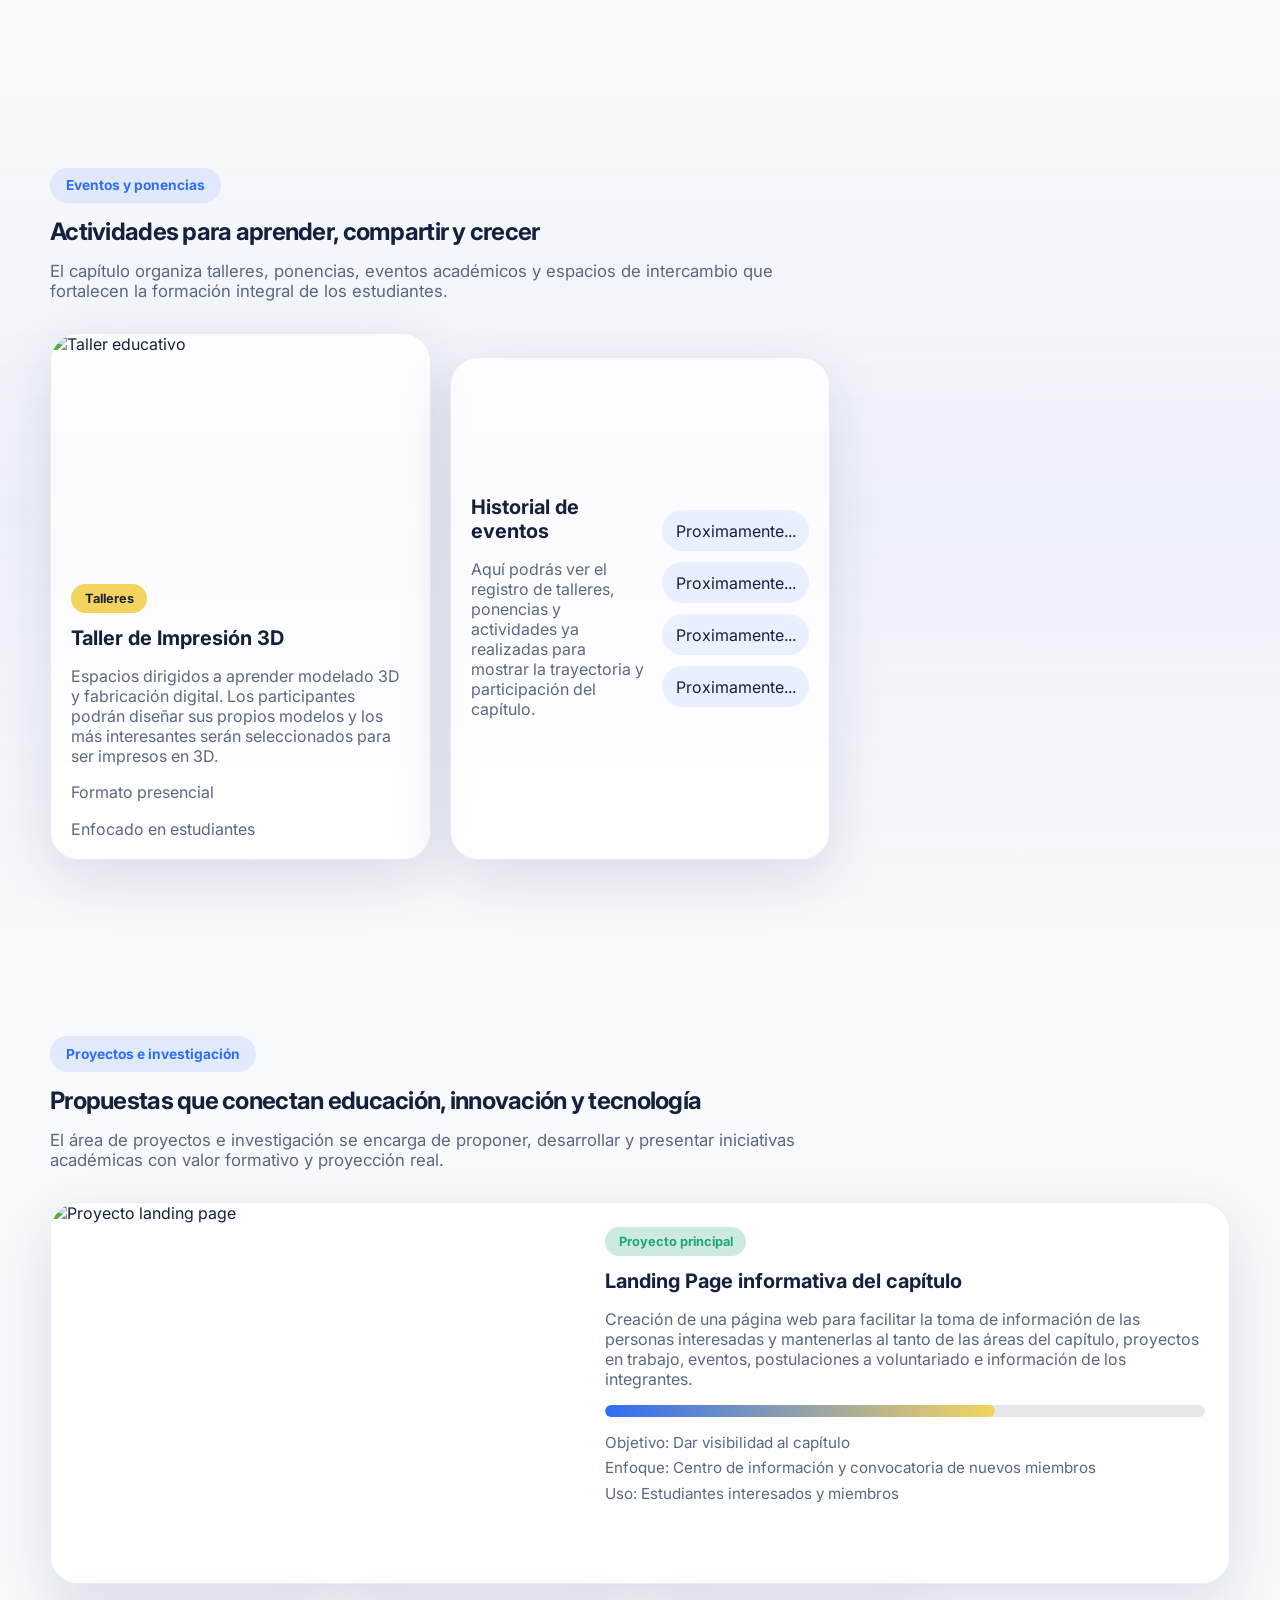
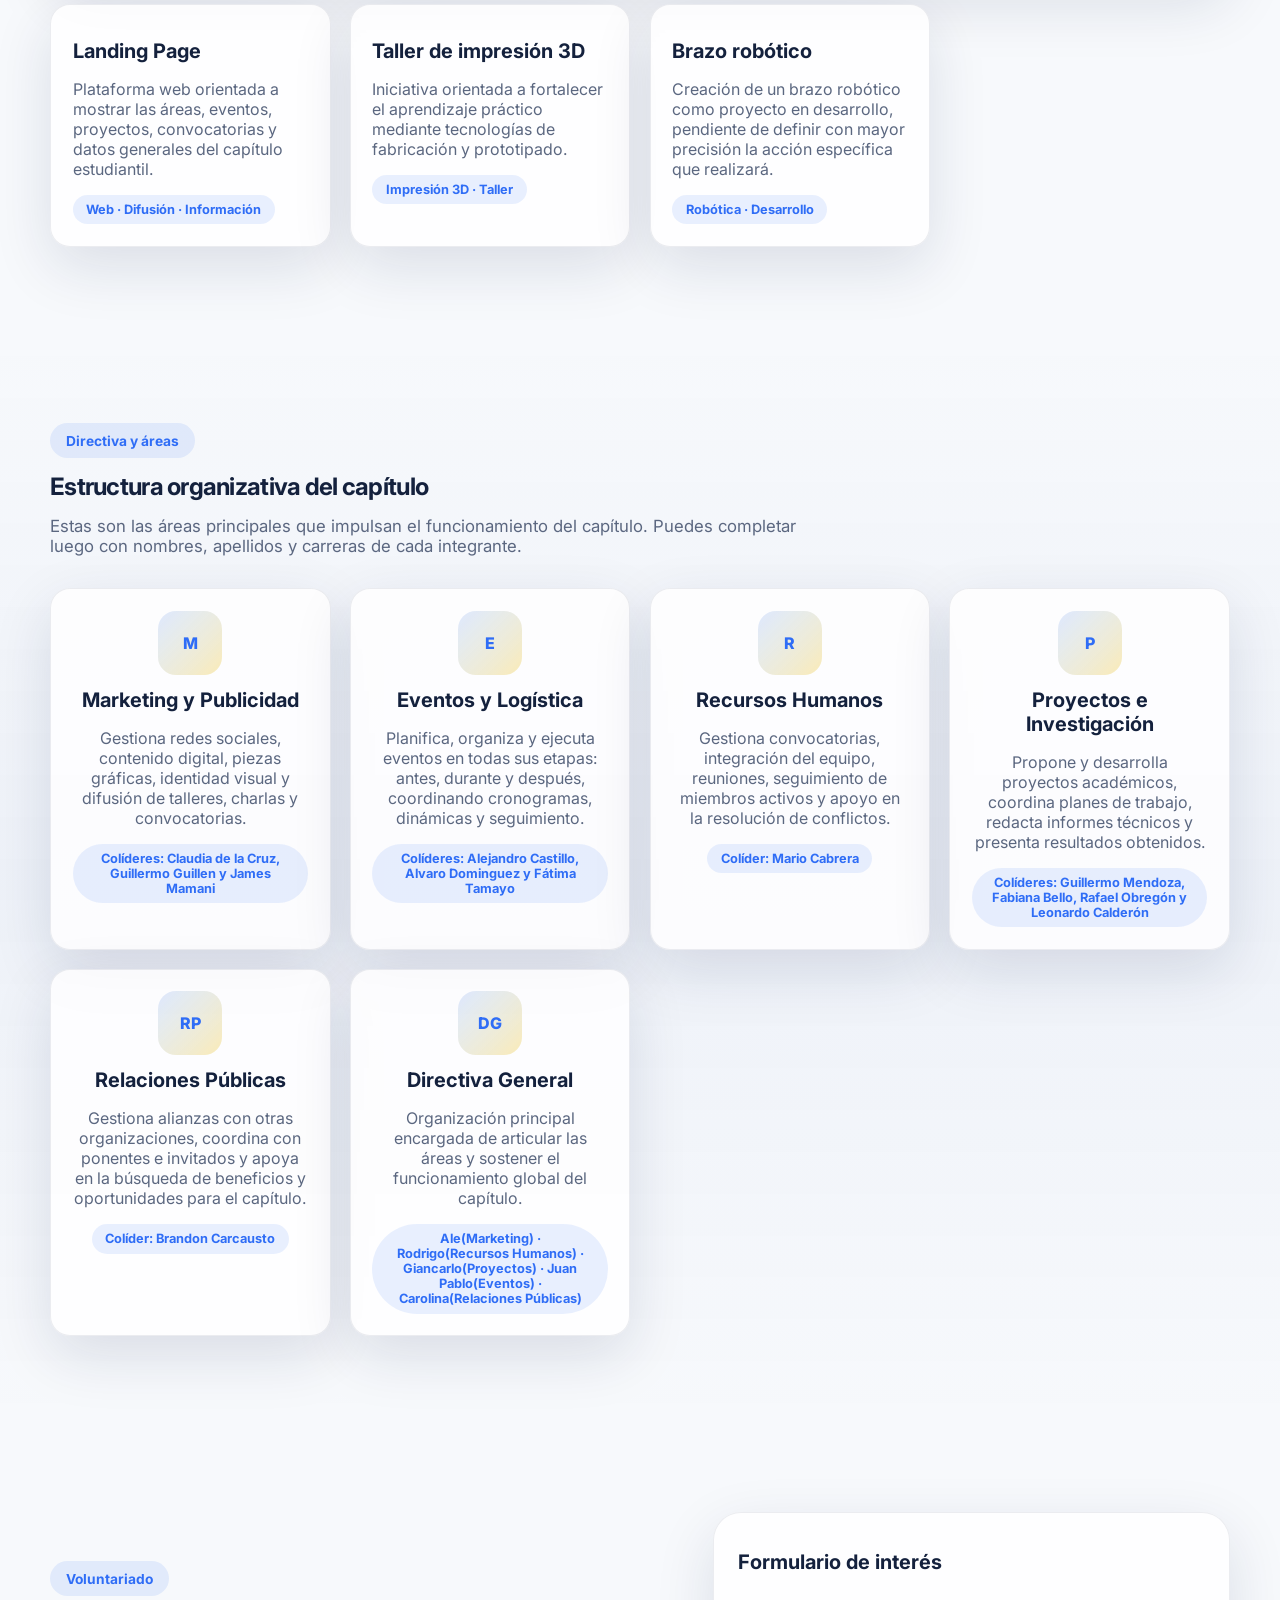
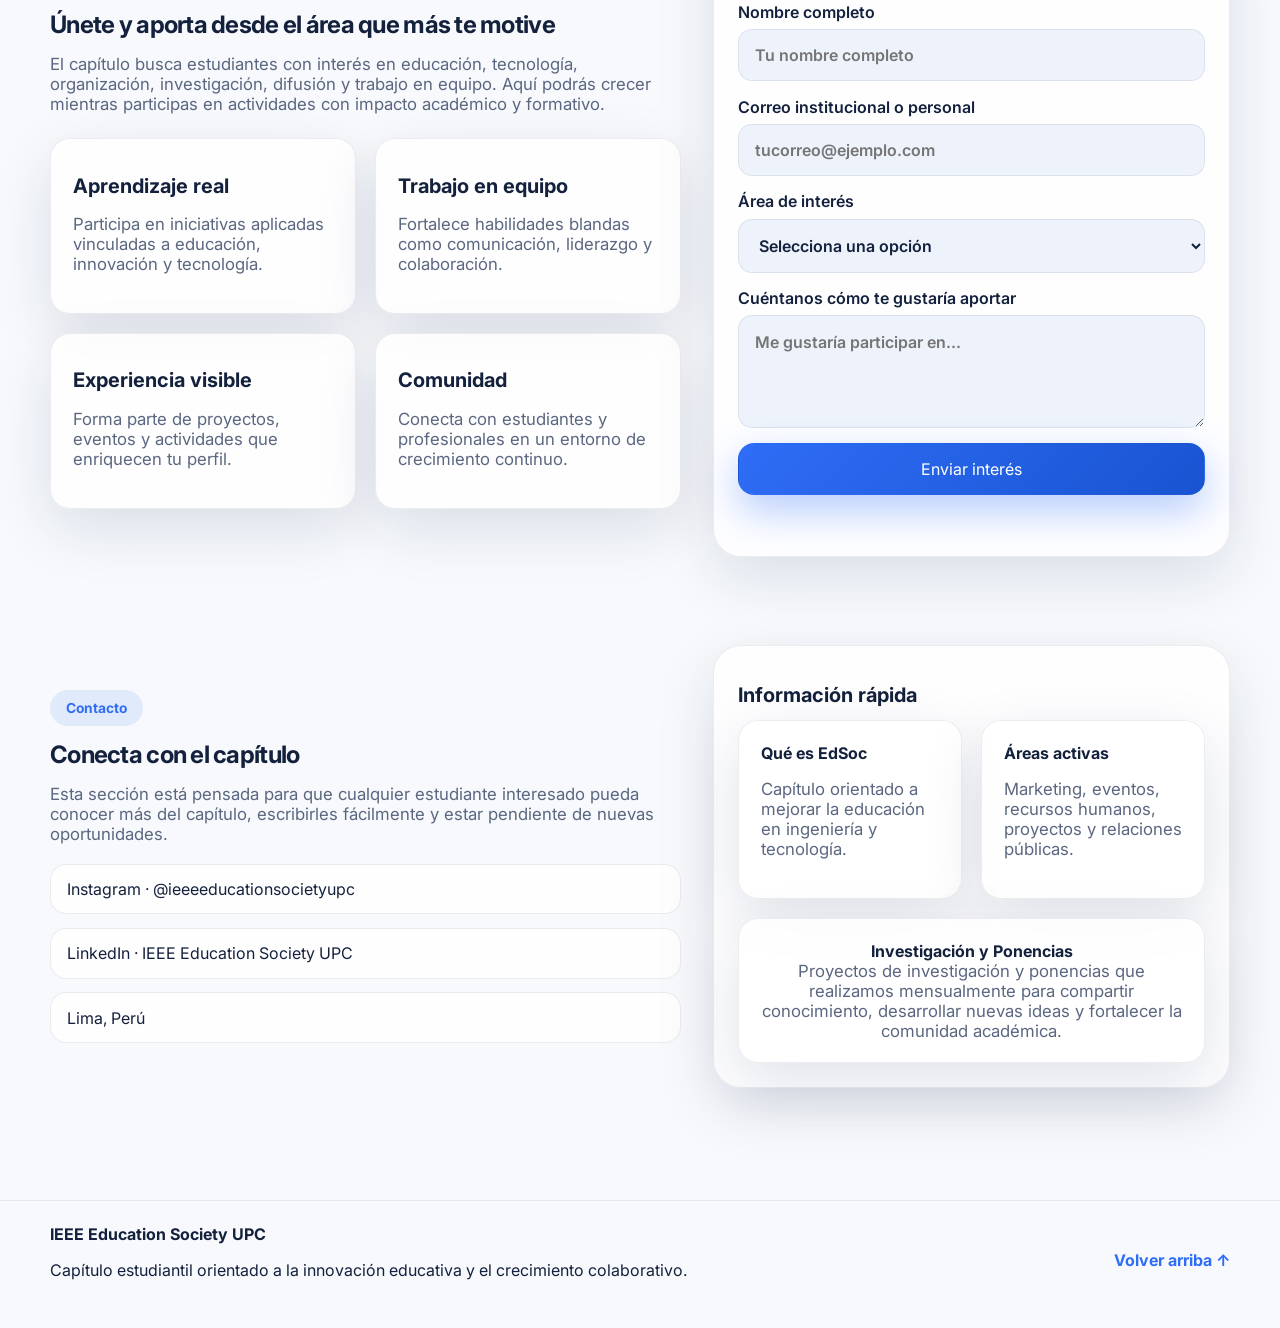
==== commit 5bbd0942: "Se arreglo imagenes erroneas" ====
--- a/index.html
+++ b/index.html
@@ -243,7 +243,7 @@
         <div class="project-feature reveal">
           <div class="project-feature-media">
             <img
-              src="https://images.unsplash.com/photo-1640552421163-5a8e34827550?auto=format&fit=crop&w=1200&q=80"
+              src="https://www.hostingplus.com.es/wp-content/uploads/2020/04/crear-web.jpg"
               alt="Proyecto landing page"
             />
           </div>
@@ -256,7 +256,7 @@
               eventos, postulaciones a voluntariado e información de los integrantes.
             </p>
             <div class="progress-bar">
-              <span style="width: 45%"></span>
+              <span style="width: 65%"></span>
             </div>
             <ul class="meta-list compact">
               <li>Objetivo: Dar visibilidad al capítulo</li>
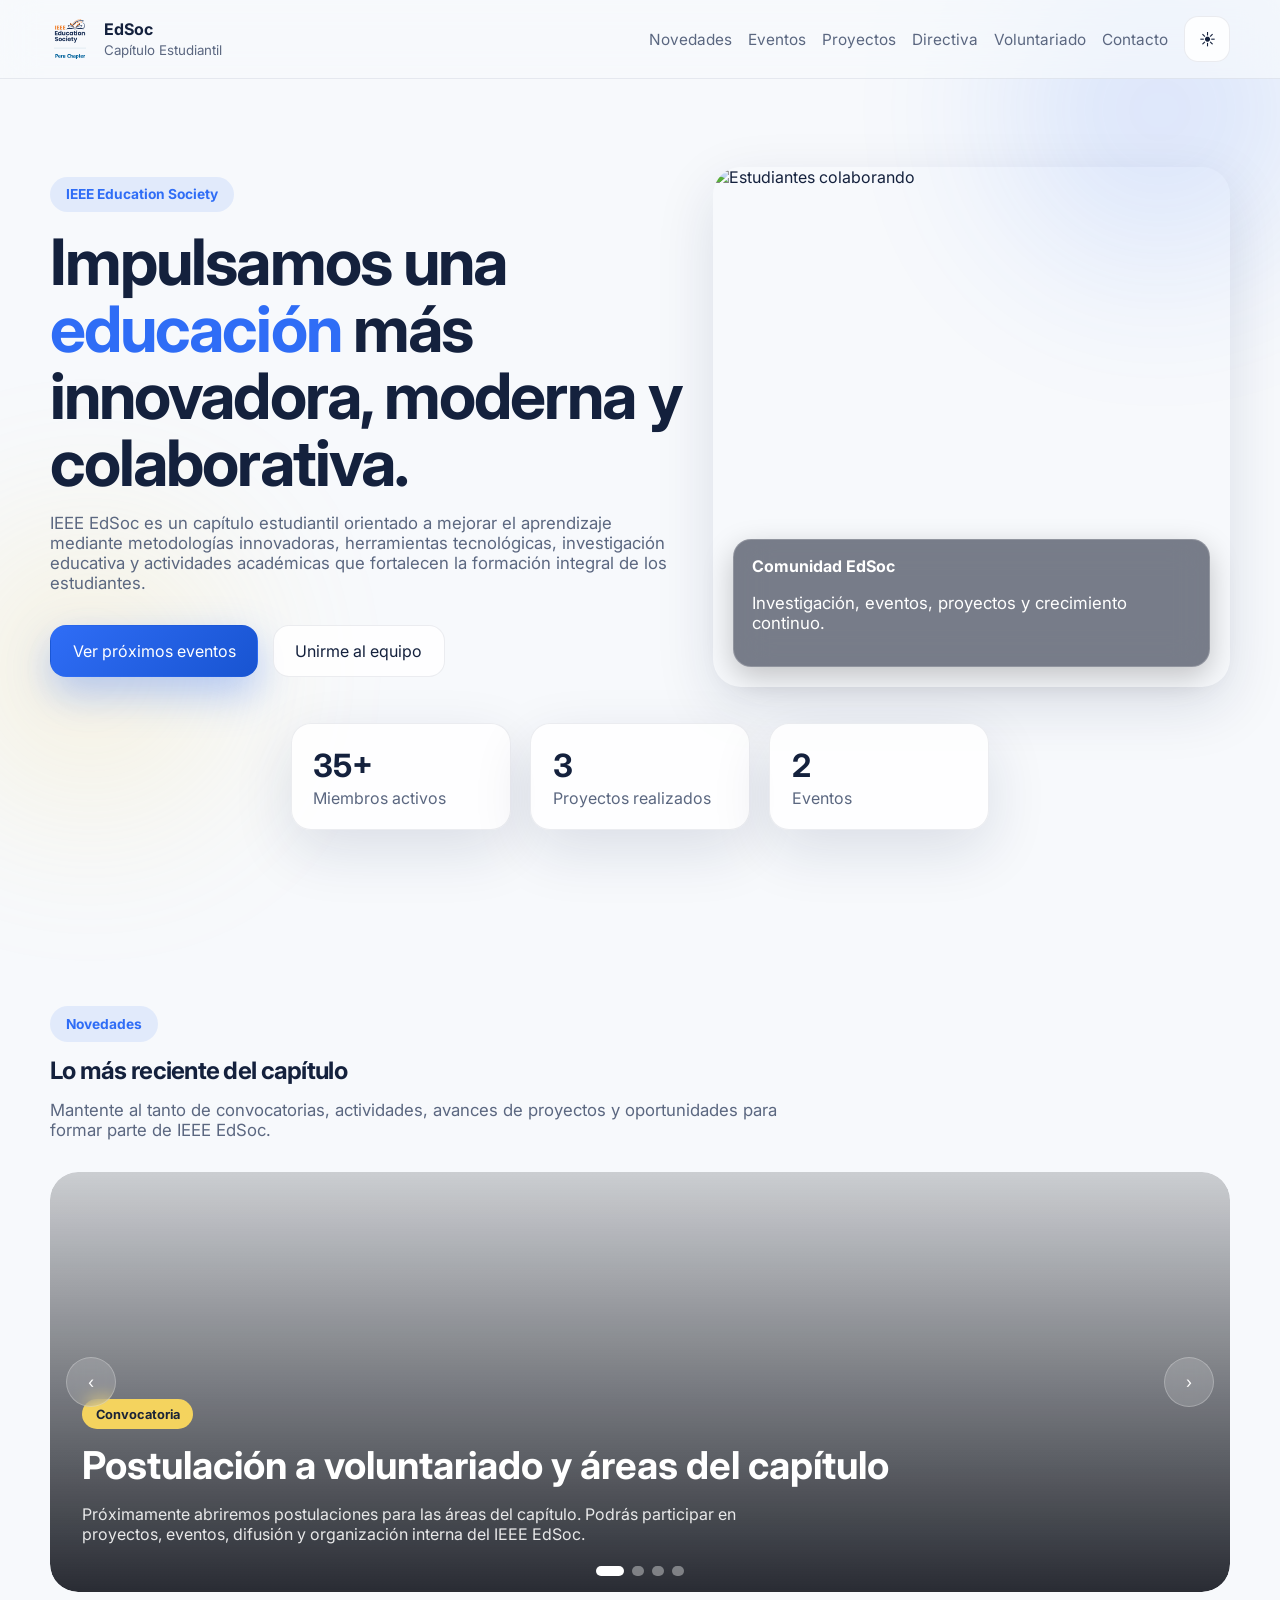
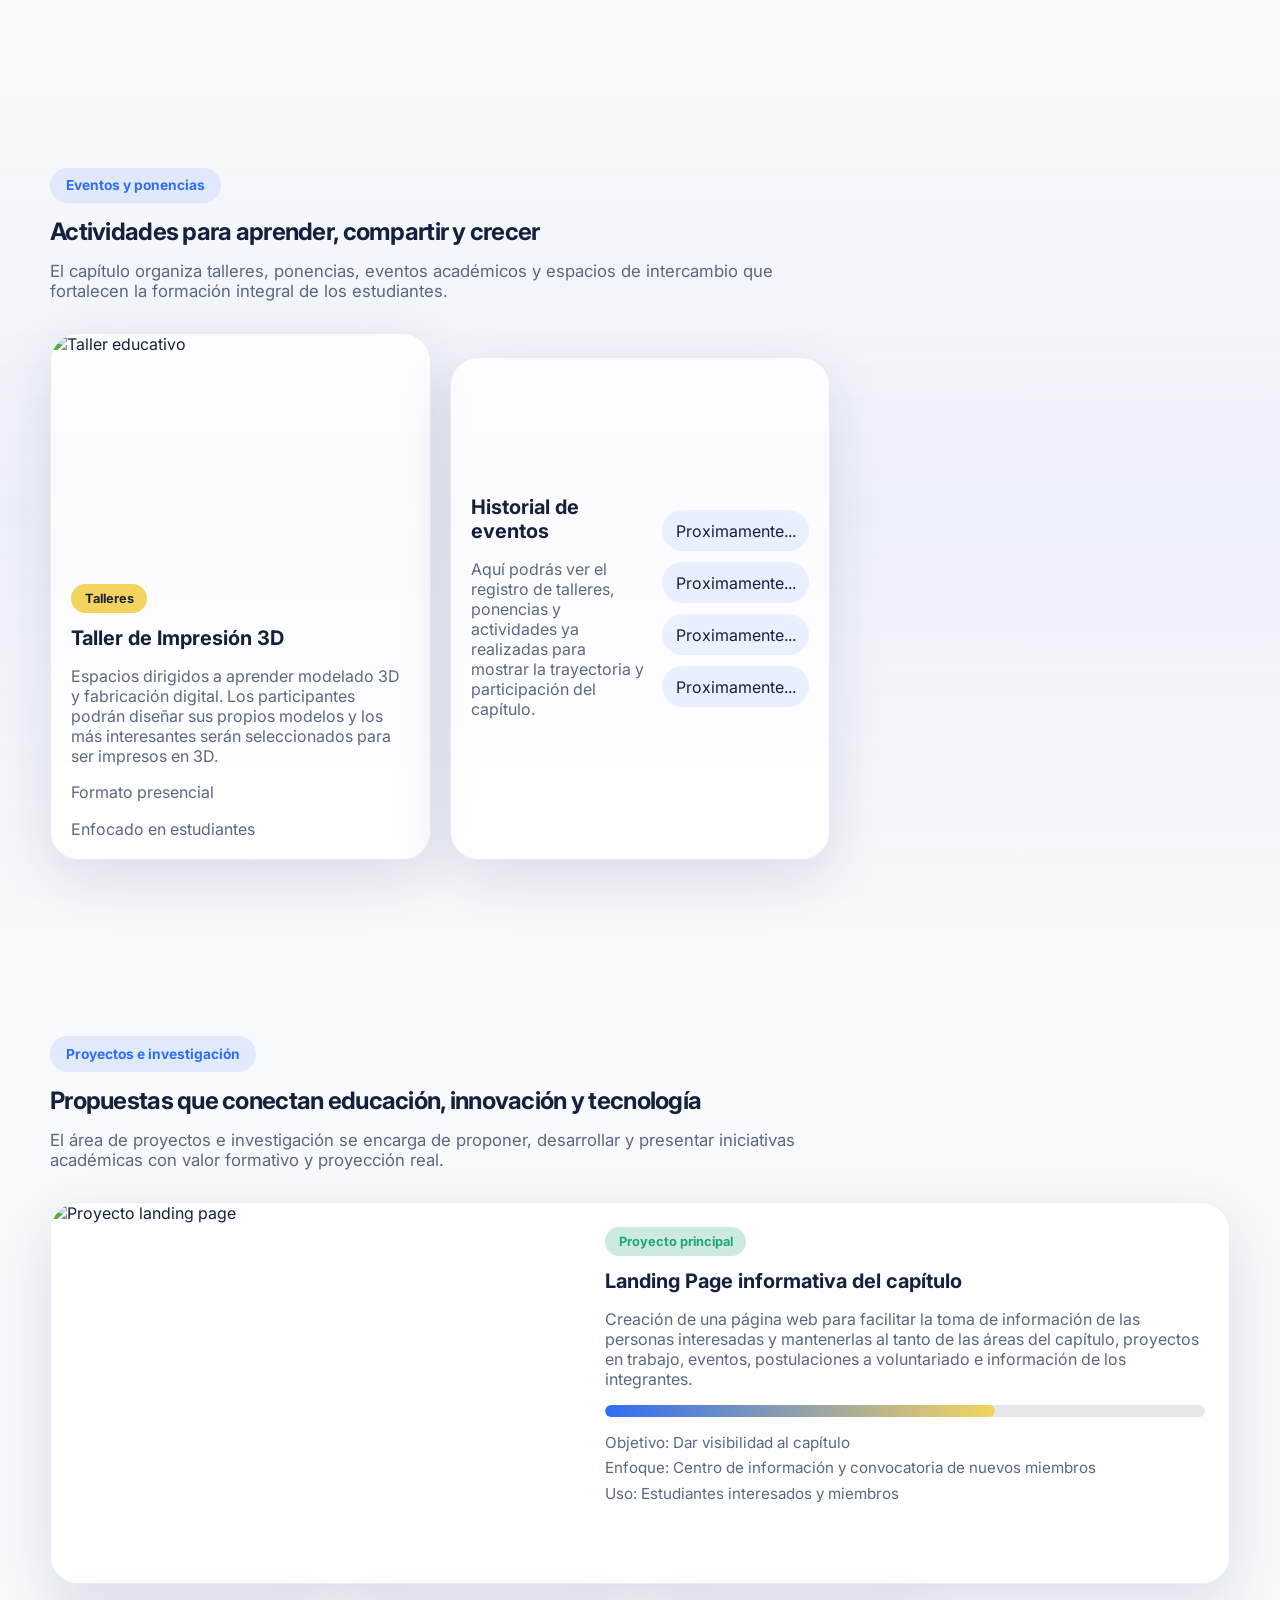
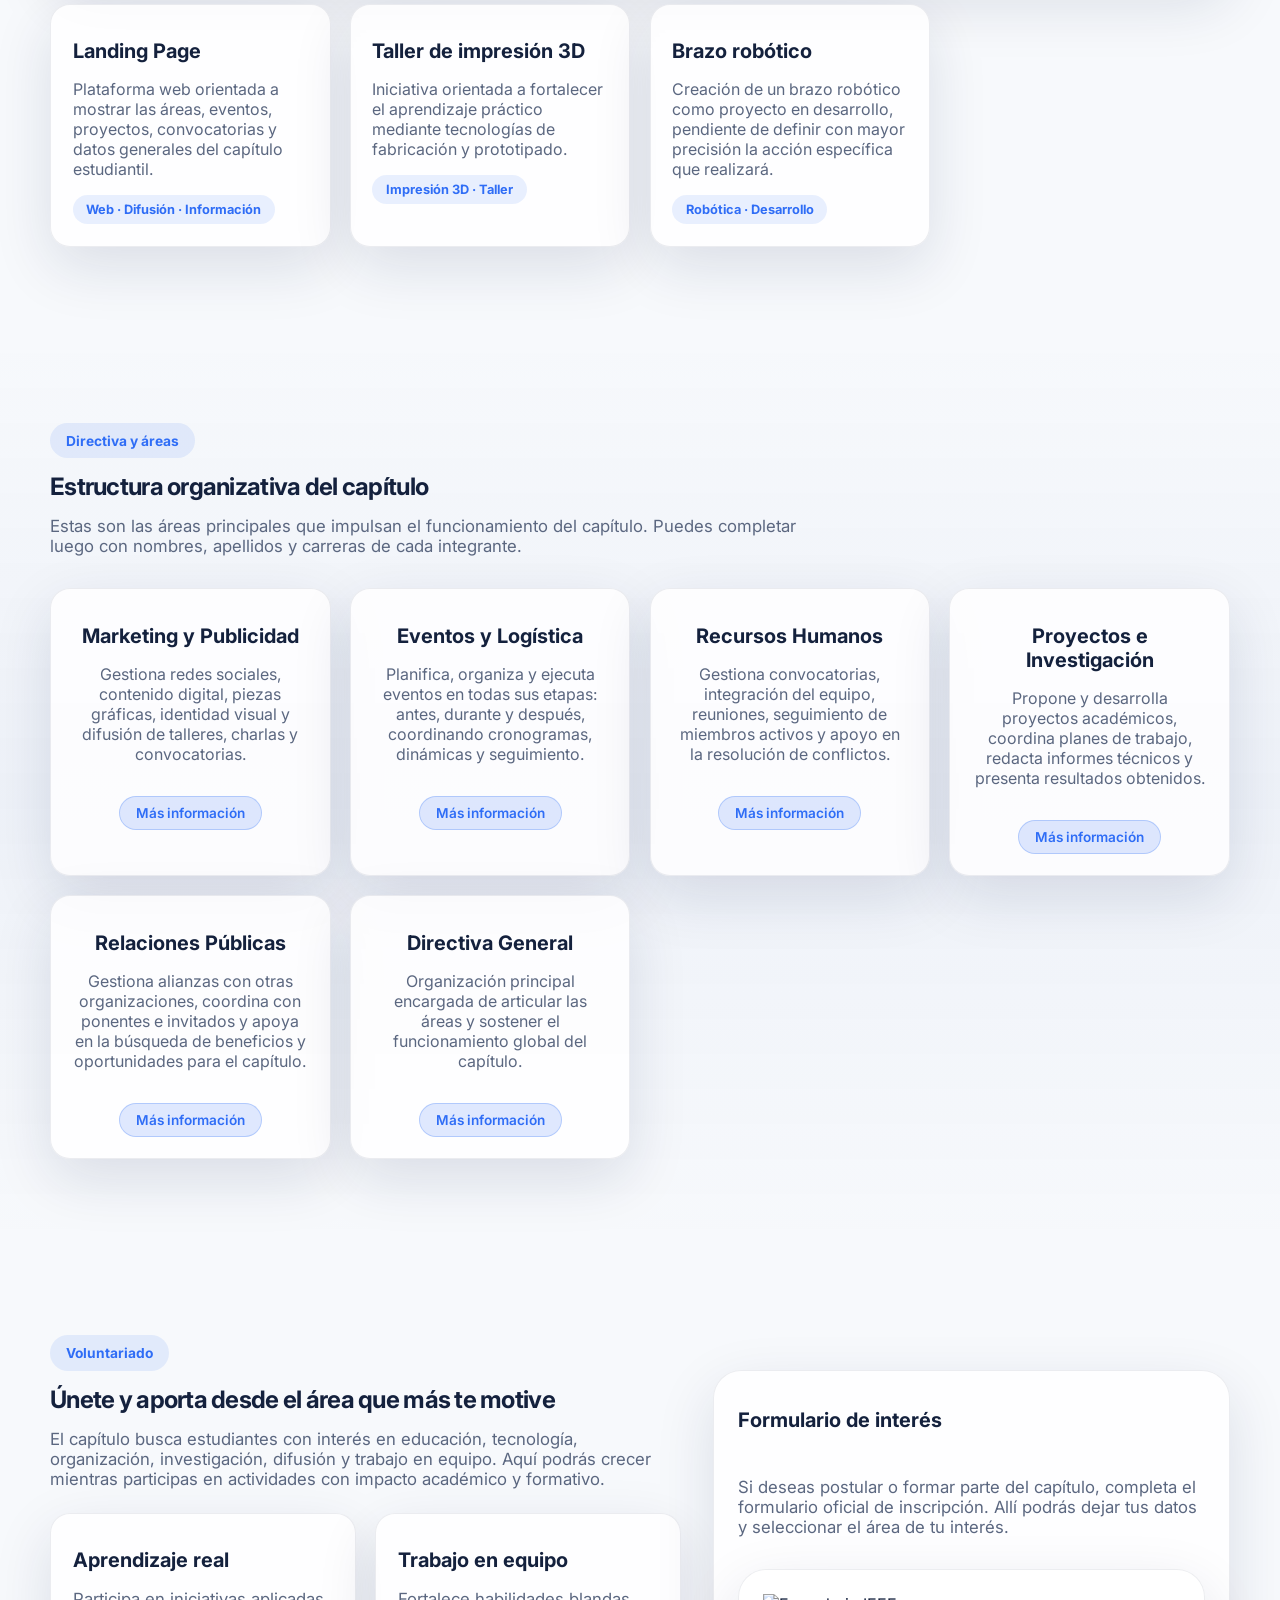
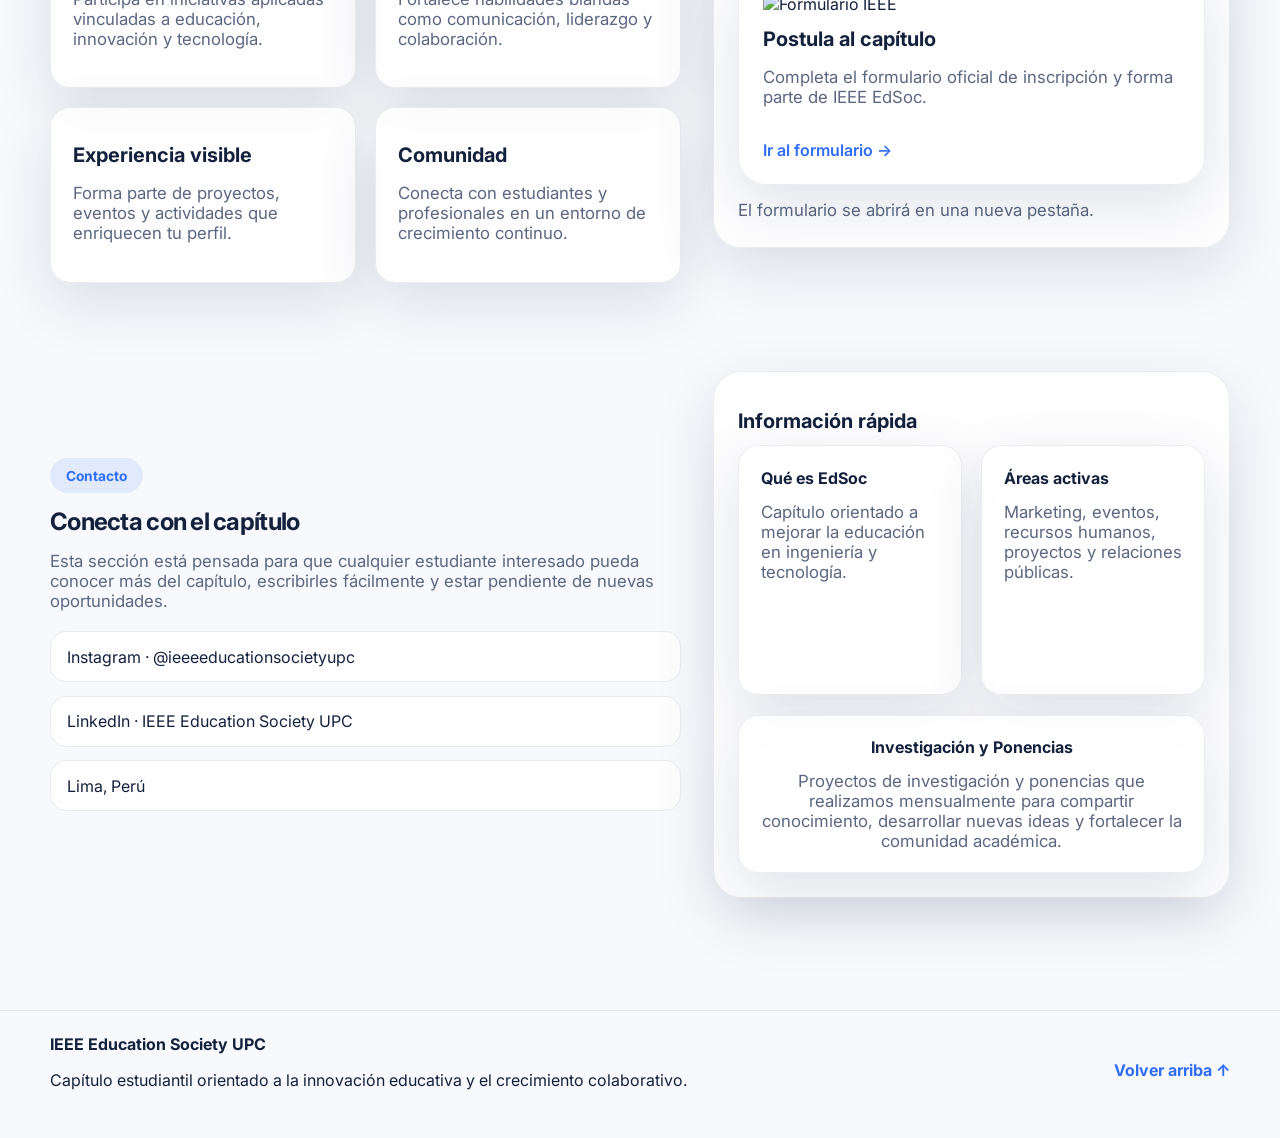
==== commit 0afe1651: "feat: mejoras UI landing + formulario redirigido a Google Forms" ====
--- a/index.html
+++ b/index.html
@@ -311,63 +311,57 @@
 
         <div class="cards-grid team-grid">
           <article class="team-card reveal">
-            <div class="avatar">M</div>
             <h3>Marketing y Publicidad</h3>
             <p>
               Gestiona redes sociales, contenido digital, piezas gráficas, identidad visual y
               difusión de talleres, charlas y convocatorias.
             </p>
-            <span class="small-label">Colíderes: Claudia de la Cruz, Guillermo Guillen y James Mamani</span>
+            <a href="areas.html" class="btn-area">Más información</a>
           </article>
 
           <article class="team-card reveal reveal-delay-1">
-            <div class="avatar">E</div>
             <h3>Eventos y Logística</h3>
             <p>
               Planifica, organiza y ejecuta eventos en todas sus etapas: antes, durante y después,
               coordinando cronogramas, dinámicas y seguimiento.
             </p>
-            <span class="small-label">Colíderes: Alejandro Castillo, Alvaro Dominguez y Fátima Tamayo</span>
+           <a href="areas.html" class="btn-area">Más información</a>
           </article>
 
           <article class="team-card reveal reveal-delay-2">
-            <div class="avatar">R</div>
             <h3>Recursos Humanos</h3>
             <p>
               Gestiona convocatorias, integración del equipo, reuniones, seguimiento de miembros
               activos y apoyo en la resolución de conflictos.
             </p>
-            <span class="small-label">Colíder: Mario Cabrera</span>
+           <a href="areas.html" class="btn-area">Más información</a>
           </article>
 
           <article class="team-card reveal">
-            <div class="avatar">P</div>
             <h3>Proyectos e Investigación</h3>
             <p>
               Propone y desarrolla proyectos académicos, coordina planes de trabajo, redacta informes
               técnicos y presenta resultados obtenidos.
             </p>
-            <span class="small-label">Colíderes: Guillermo Mendoza, Fabiana Bello, Rafael Obregón y Leonardo Calderón</span>
+            <a href="areas.html" class="btn-area">Más información</a>
           </article>
 
           <article class="team-card reveal reveal-delay-1">
-            <div class="avatar">RP</div>
             <h3>Relaciones Públicas</h3>
             <p>
               Gestiona alianzas con otras organizaciones, coordina con ponentes e invitados y apoya
               en la búsqueda de beneficios y oportunidades para el capítulo.
             </p>
-            <span class="small-label">Colíder: Brandon Carcausto</span>
+            <a href="areas.html" class="btn-area">Más información</a>
           </article>
 
           <article class="team-card reveal reveal-delay-2">
-            <div class="avatar">DG</div>
             <h3>Directiva General</h3>
             <p>
               Organización principal encargada de articular las áreas y sostener el funcionamiento
               global del capítulo.
             </p>
-            <span class="small-label">Ale(Marketing) · Rodrigo(Recursos Humanos) · Giancarlo(Proyectos) · Juan Pablo(Eventos) · Carolina(Relaciones Públicas)</span>
+            <a href="areas.html" class="btn-area">Más información</a>
           </article>
         </div>
       </div>
@@ -407,39 +401,33 @@
           </div>
         </div>
 
-        <form class="join-form reveal reveal-delay-1" id="joinForm">
+        <div class="join-form reveal">
           <h3>Formulario de interés</h3>
-
-          <label>
-            Nombre completo
-            <input type="text" placeholder="Tu nombre completo" required />
-          </label>
-
-          <label>
-            Correo institucional o personal
-            <input type="email" placeholder="tucorreo@ejemplo.com" required />
-          </label>
-
-          <label>
-            Área de interés
-            <select required>
-              <option value="">Selecciona una opción</option>
-              <option>Marketing y Publicidad</option>
-              <option>Eventos y Logística</option>
-              <option>Recursos Humanos</option>
-              <option>Proyectos e Investigación</option>
-              <option>Relaciones Públicas</option>
-            </select>
-          </label>
-
-          <label>
-            Cuéntanos cómo te gustaría aportar
-            <textarea rows="4" placeholder="Me gustaría participar en..."></textarea>
-          </label>
-
-          <button class="btn btn-primary btn-full" type="submit">Enviar interés</button>
-          <p class="form-note" id="formMessage"></p>
-        </form>
+          <p>
+            Si deseas postular o formar parte del capítulo, completa el formulario oficial de inscripción.
+            Allí podrás dejar tus datos y seleccionar el área de tu interés.
+          </p>
+
+          <a href="https://docs.google.com/forms/d/e/1FAIpQLSel-U2_q5b0S344jqU0JK8wueGQyJymQe5Nyu6rTSCMHM8tAg/viewform?usp=header " target="_blank" class="join-form-card reveal">
+
+            <img src="https://static.vecteezy.com/system/resources/thumbnails/011/731/576/small_2x/hand-drawn-hand-shaking-hands-illustration-png.png" alt="Formulario IEEE" class="join-img">
+
+            <div class="join-content">
+              <h3>Postula al capítulo</h3>
+
+              <p>
+                Completa el formulario oficial de inscripción y forma parte de IEEE EdSoc.
+              </p>
+
+              <span class="join-cta">Ir al formulario →</span>
+            </div>
+
+          </a>
+
+          <p class="form-note">
+            El formulario se abrirá en una nueva pestaña.
+          </p>
+        </div>
       </div>
     </section>
 
--- a/styles/styles.css
+++ b/styles/styles.css
@@ -219,6 +219,32 @@
 }
 .btn-full { width: 100%; }
 
+.btn-area {
+  display: inline-flex;
+  align-items: center;
+  justify-content: center;
+  margin-top: 1rem;
+  padding: 0.5rem 1rem;
+
+  border-radius: 999px;
+  font-size: 0.85rem;
+  font-weight: 600;
+  text-decoration: none;
+
+  background: color-mix(in srgb, var(--primary) 15%, transparent);
+  color: var(--primary);
+
+  border: 1px solid color-mix(in srgb, var(--primary) 25%, transparent);
+
+  transition: all 0.2s ease;
+}
+
+.btn-area:hover {
+  background: var(--primary);
+  color: #fff;
+  transform: translateY(-2px);
+}
+
 .hero-media {
   position: relative;
 }
@@ -243,15 +269,21 @@
   position: absolute;
   bottom: 1.25rem;
   left: 1.25rem;
+  right: 1.25rem;
   padding: 1rem 1.1rem;
   border-radius: 18px;
   animation: floatY 4s ease-in-out infinite;
-}
-
-/* MODO DÍA */
+
+  background: rgba(15, 23, 42, 0.55);
+  border: 1px solid rgba(255, 255, 255, 0.18);
+  backdrop-filter: blur(18px);
+  -webkit-backdrop-filter: blur(18px);
+  box-shadow: 0 10px 30px rgba(0, 0, 0, 0.22);
+}
+
 .floating-card strong,
 .floating-card p {
-  color: #000;
+  color: #fff;
 }
 
 /* MODO NOCHE */
@@ -265,8 +297,29 @@
 .benefits-grid,
 .mini-panels {
   display: grid;
+  grid-template-columns: repeat(2, 1fr);
   gap: 1.2rem;
-}
+  align-items: stretch;
+}
+.mini-panels article {
+  display: flex;
+  flex-direction: column;
+  justify-content: flex-start;
+  min-height: 250px;
+  height: 100%;
+}
+
+.mini-panels article strong {
+  display: block;
+  margin-bottom: .8rem;
+  line-height: 1.3;
+}
+
+.mini-panels article p {
+  margin: 0;
+  flex-grow: 1;
+}
+
 .stats-grid {   
   display: grid;
   grid-template-columns: repeat(auto-fit, minmax(200px, 220px));
@@ -280,7 +333,8 @@
 .benefits-grid { grid-template-columns: repeat(2, 1fr); margin-top: 1.5rem; }
 .mini-panels { grid-template-columns: repeat(2, 1fr); }
 .mini-panels .wide {
-  grid-column: span 2;
+  grid-column: 1 / -1;
+  min-height: auto;
   text-align: center;
 }
 .mini-panels .wide p {
@@ -299,7 +353,7 @@
 .mini-panels article {
   background: var(--surface);
   border: 1px solid var(--border);
-  box-shadow: var(--shadow);
+  box-shadow: var(--shadow);  
 }
 .stat-card,
 .info-card,
@@ -318,7 +372,9 @@
   position: relative;
   overflow: hidden;
   border-radius: var(--radius-xl);
-}
+  touch-action: pan-y;
+}
+
 .carousel-track {
   display: flex;
   transition: transform .55s cubic-bezier(.2,.8,.2,1);
@@ -594,6 +650,59 @@
 }
 .reveal-delay-1 { transition-delay: .12s; }
 .reveal-delay-2 { transition-delay: .24s; }
+
+.join-form-card {
+  display: block;
+  padding: 1.5rem;
+  border-radius: var(--radius-xl);
+  background: var(--surface);
+  border: 1px solid var(--border);
+  box-shadow: var(--shadow);
+
+  text-decoration: none;
+  color: inherit;
+
+  position: relative;
+  overflow: hidden;
+  transition: all 0.25s ease;
+}
+
+/* hover pro */
+.join-form-card:hover {
+  transform: translateY(-6px);
+  box-shadow: 0 25px 60px rgba(0,0,0,0.15);
+}
+
+/* efecto suave de fondo */
+.join-form-card::before {
+  content: "";
+  position: absolute;
+  inset: 0;
+  background: linear-gradient(
+    135deg,
+    color-mix(in srgb, var(--primary) 10%, transparent),
+    transparent
+  );
+  opacity: 0;
+  transition: opacity 0.3s ease;
+}
+
+.join-form-card:hover::before {
+  opacity: 1;
+}
+
+/* CTA tipo link */
+.join-cta {
+  display: inline-block;
+  margin-top: 1rem;
+  font-weight: 600;
+  color: var(--primary);
+  transition: transform 0.2s ease;
+}
+
+.join-form-card:hover .join-cta {
+  transform: translateX(6px);
+}
 
 @keyframes floatY {
   0%,100% { transform: translateY(0); }
@@ -645,12 +754,17 @@
   .benefits-grid,
   .mini-panels {
     grid-template-columns: 1fr;
+  } 
+  .mini-panels {
+    grid-template-columns: 1fr;
+  }
+
+  .mini-panels article {
+    min-height: auto;
   }
   .contact-grid{
-    display: grid;
-    grid-template-columns: 1.1fr .9fr;
+    grid-template-columns: 1fr;
   }
-
 
 
   .hero-media > img { min-height: 360px; }
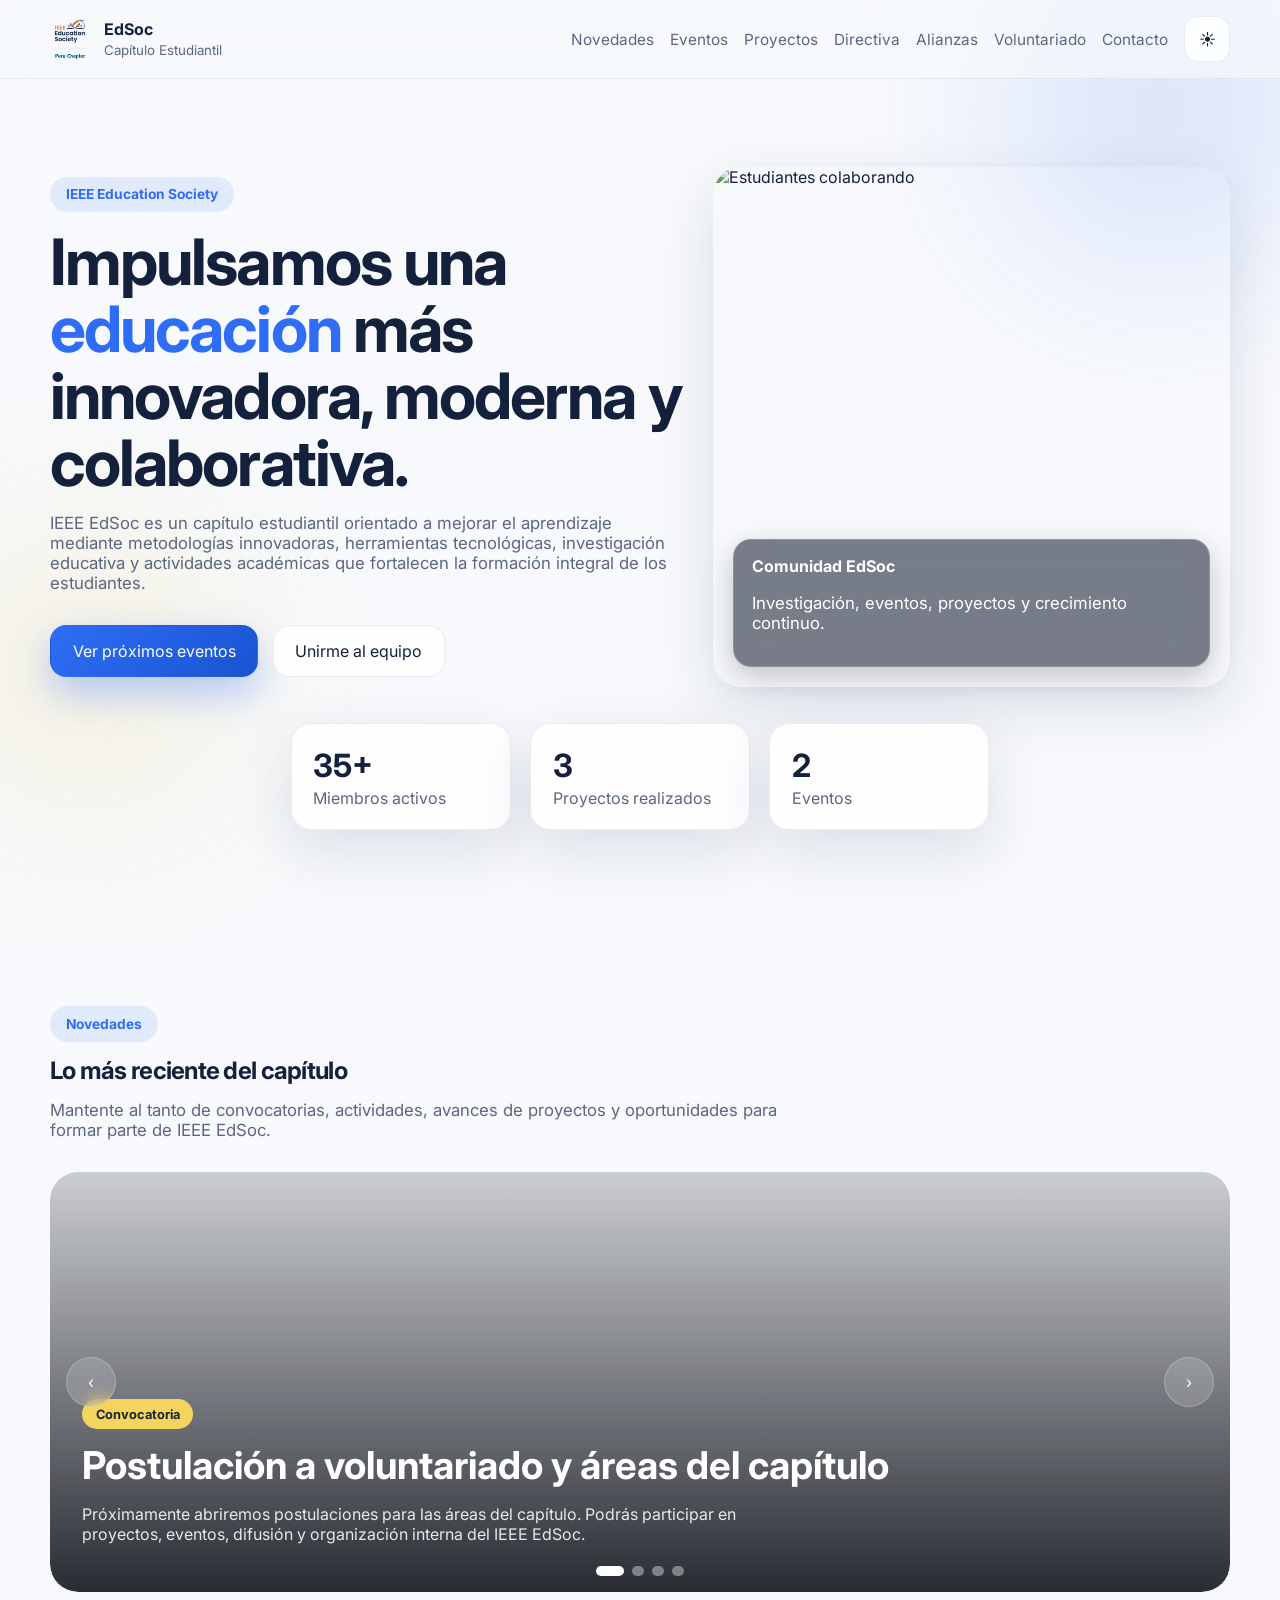
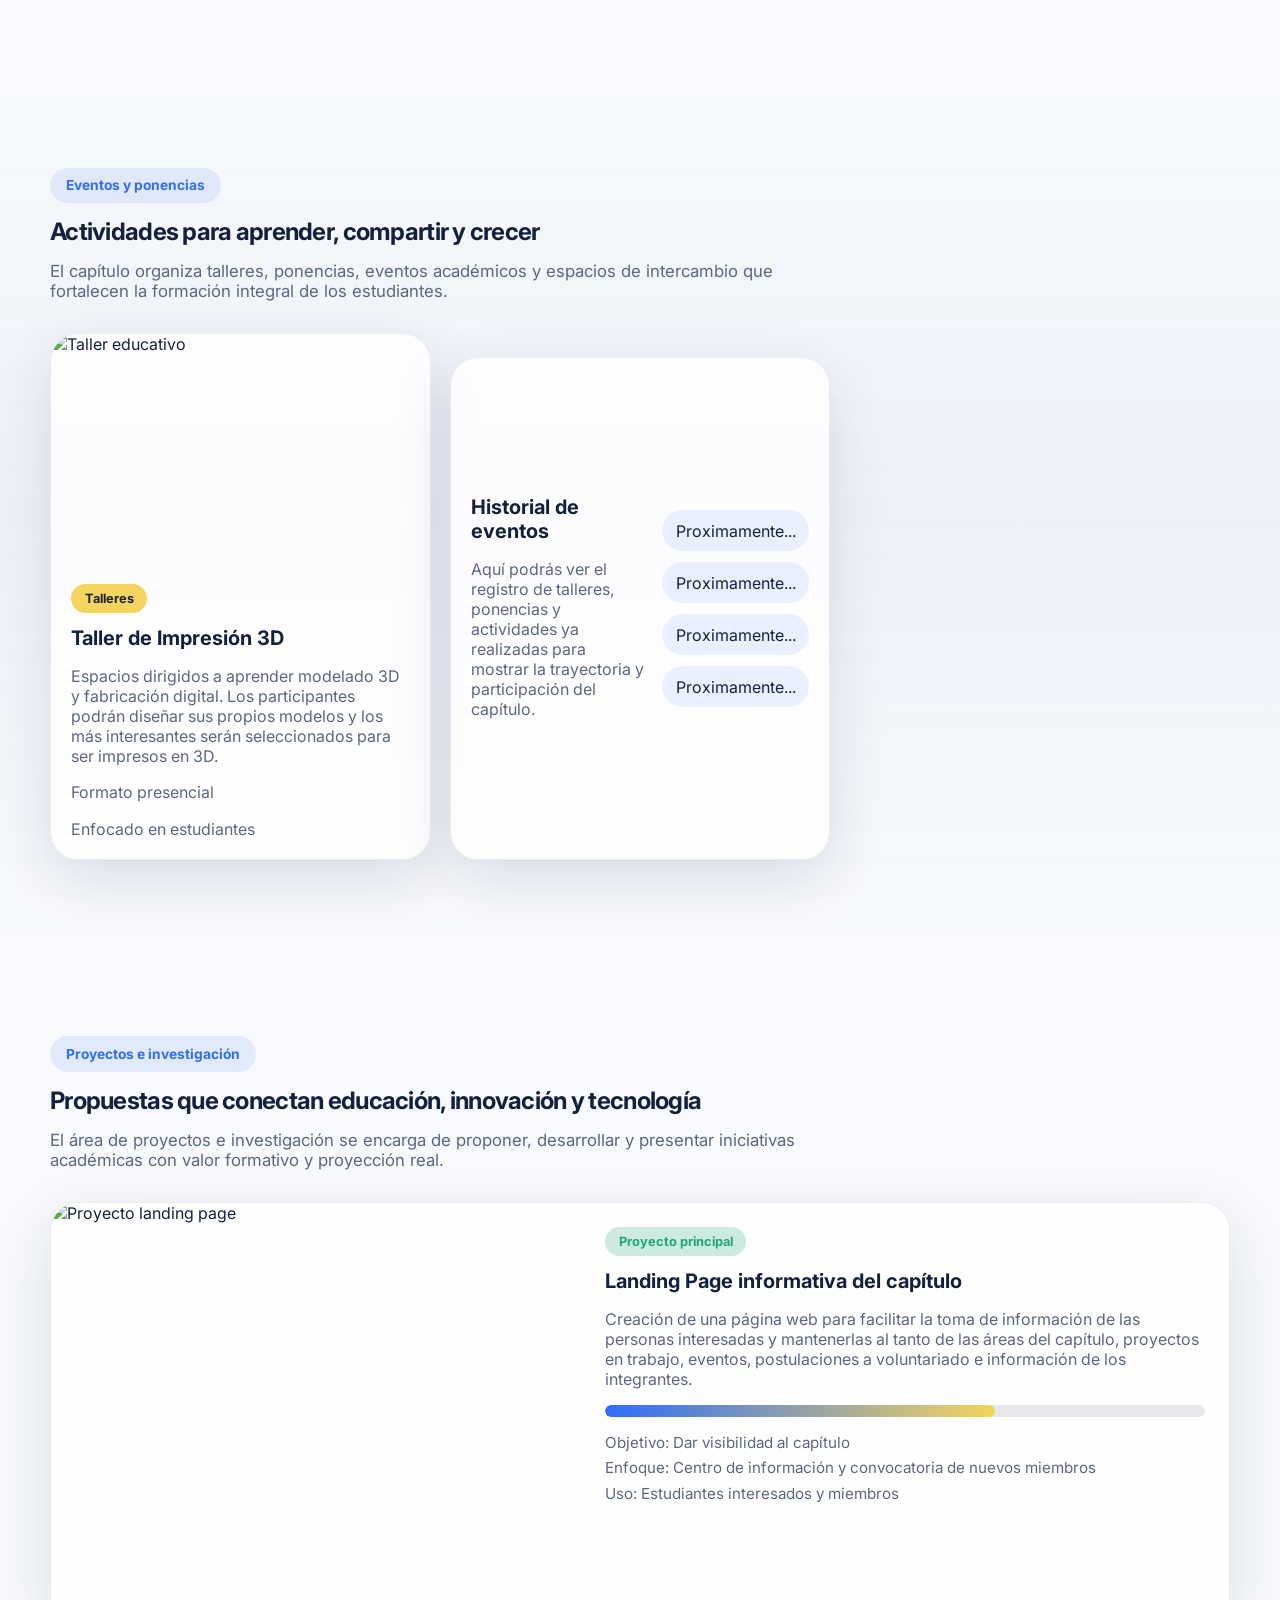
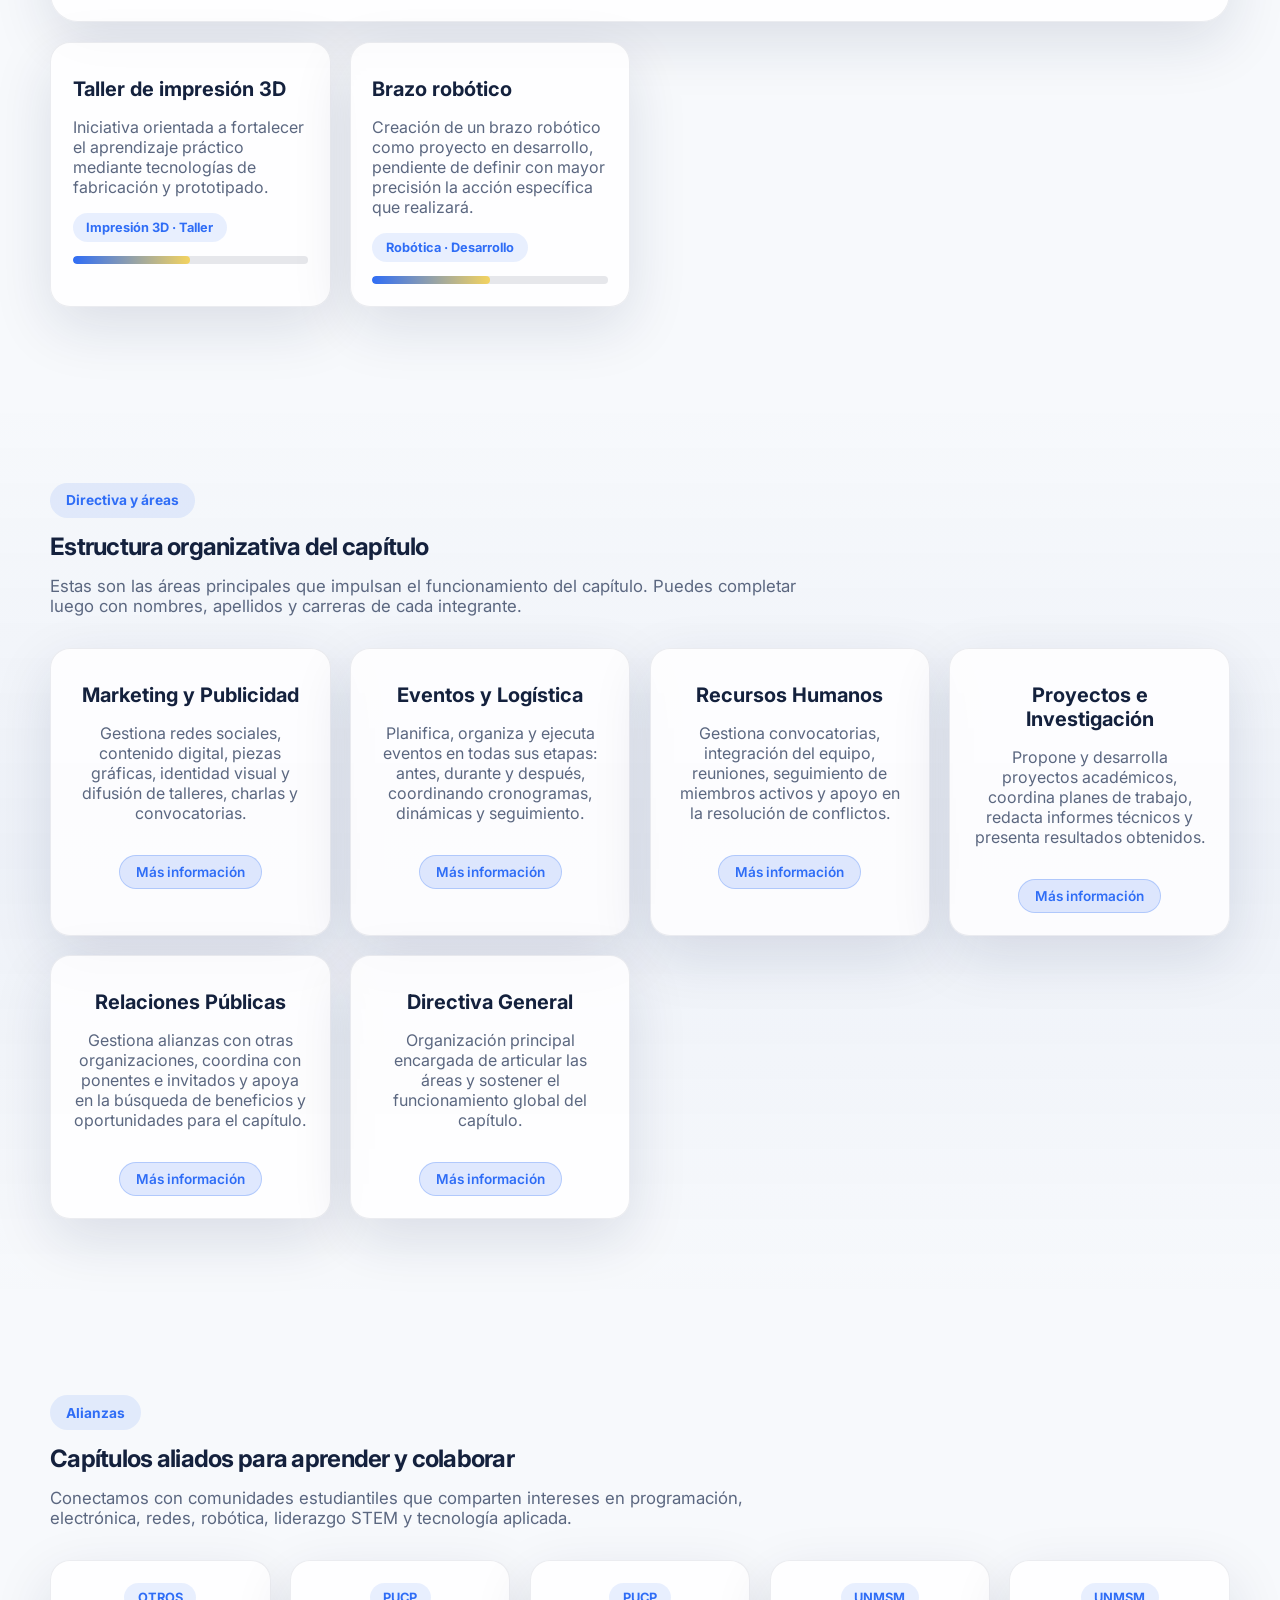
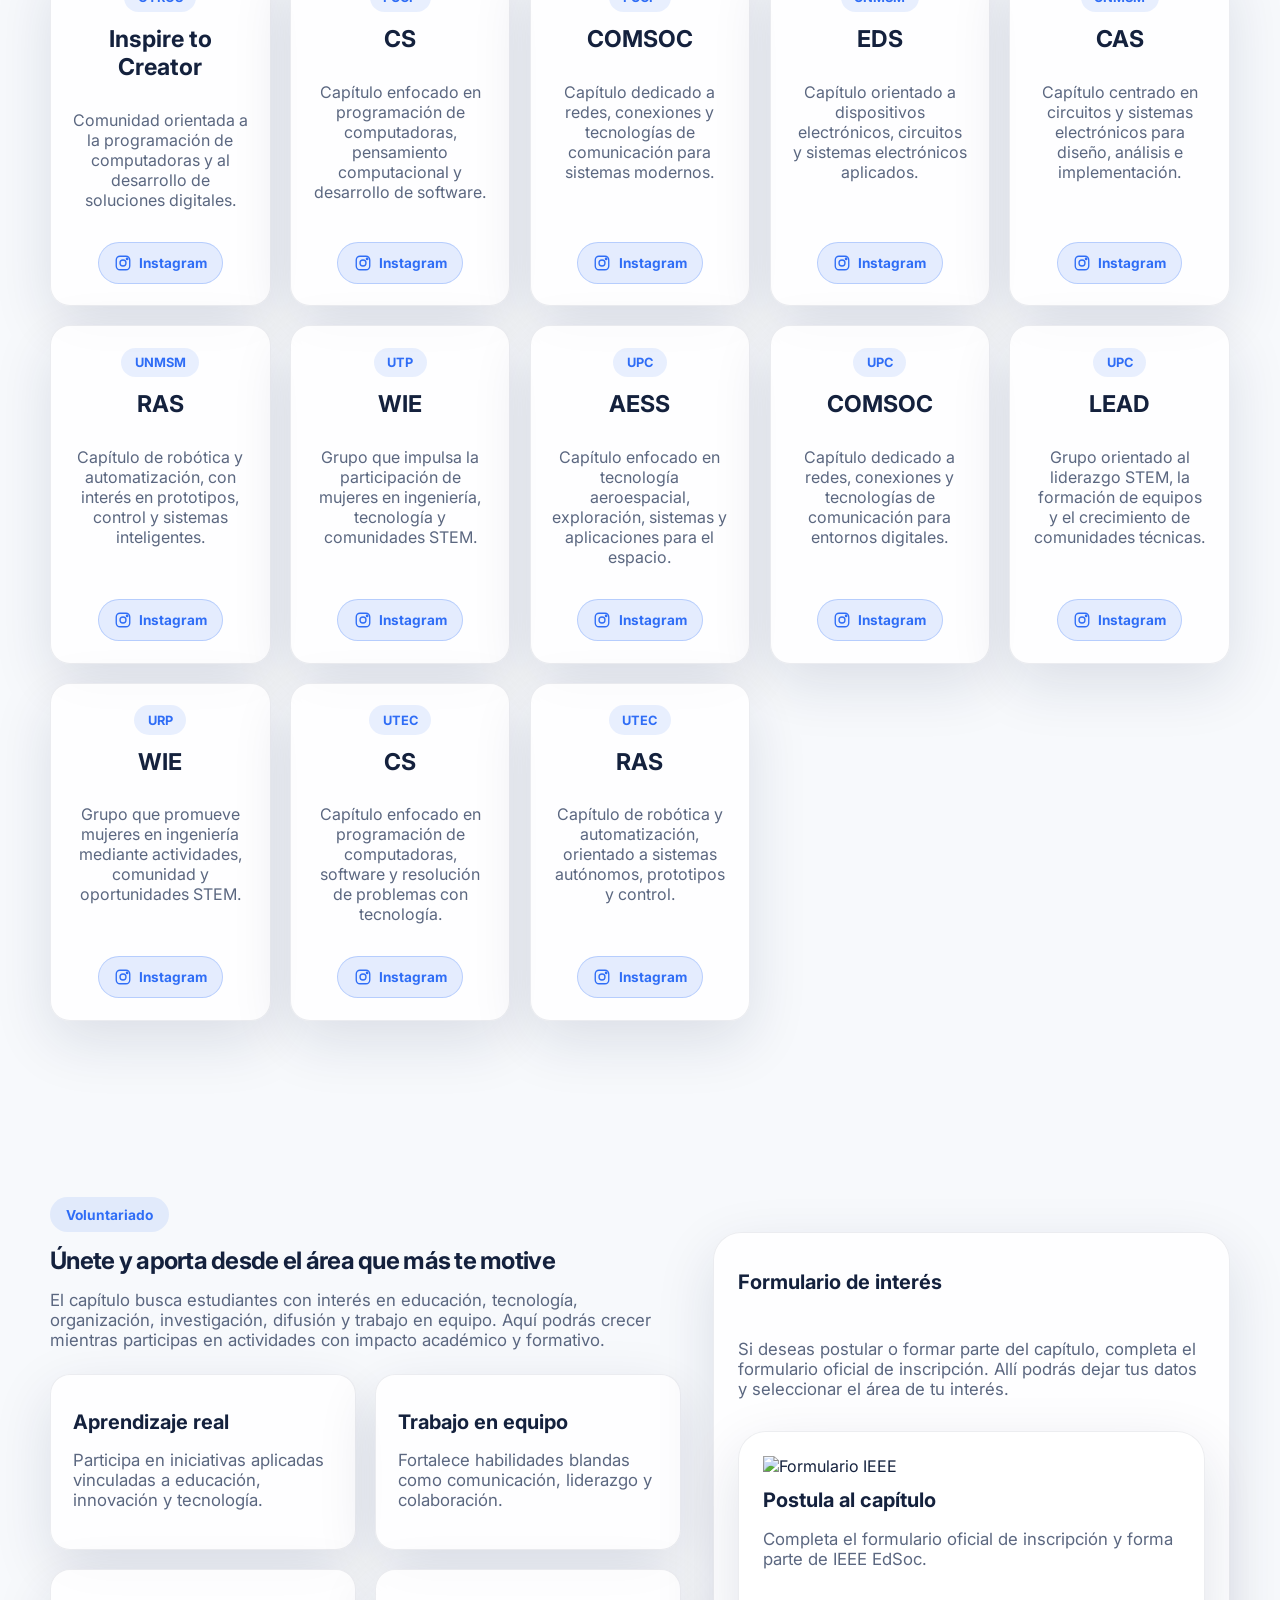
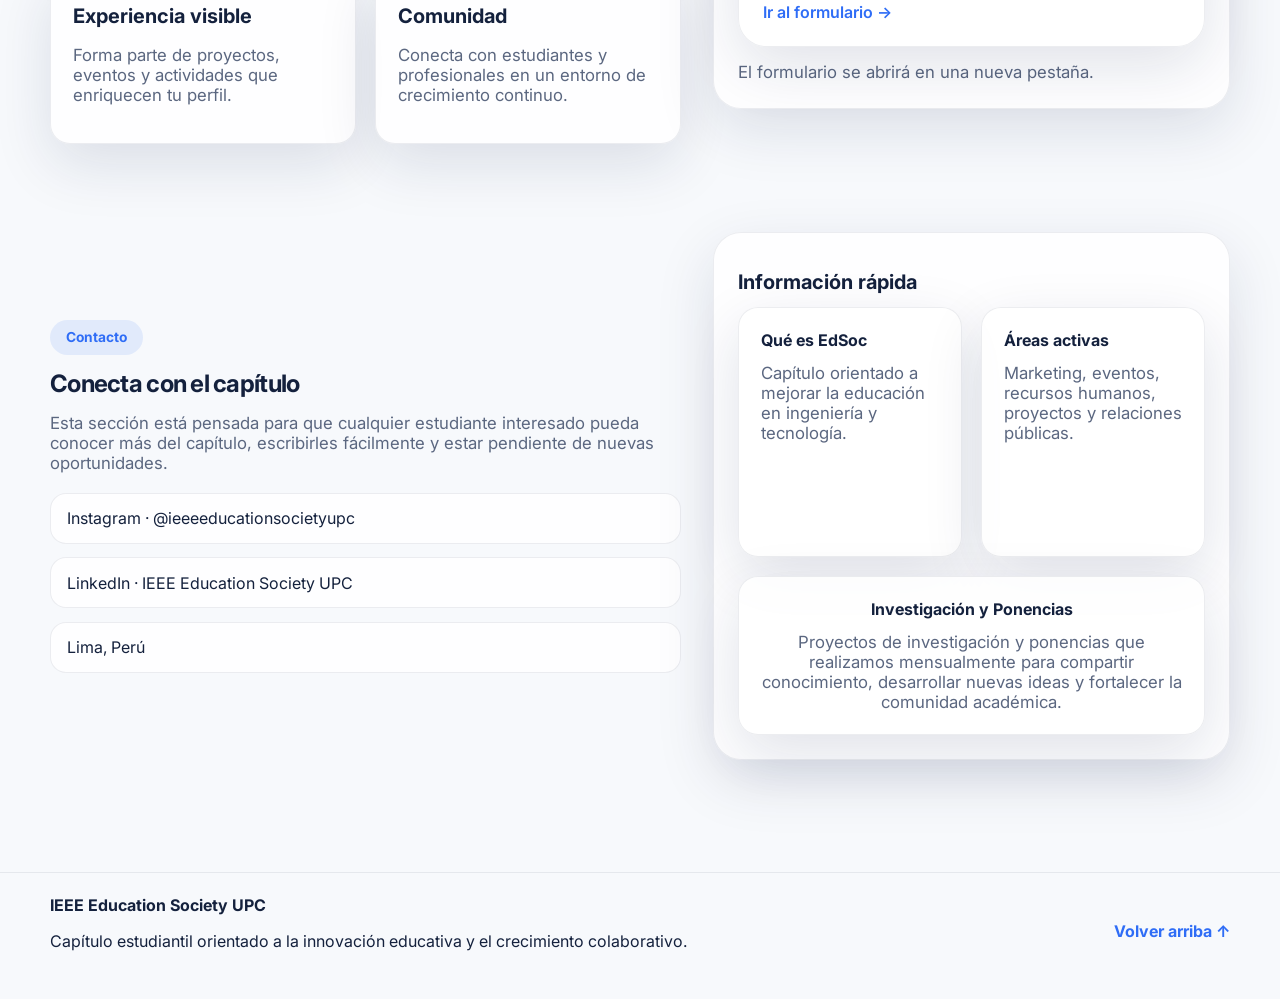
==== commit 4579a66d: "feat: implementacion de alianzas, más informacion sobre integrantes del cap y mejora visual en apart" ====
--- a/index.html
+++ b/index.html
@@ -42,6 +42,7 @@
         <a href="#eventos">Eventos</a>
         <a href="#proyectos">Proyectos</a>
         <a href="#directiva">Directiva</a>
+        <a href="#alianzas">Alianzas</a>
         <a href="#voluntariado">Voluntariado</a>
         <a href="#contacto">Contacto</a>
         <button class="theme-toggle" id="themeToggle" type="button" aria-label="Cambiar tema">
@@ -240,7 +241,7 @@
           </p>
         </div>
 
-        <div class="project-feature reveal">
+        <div class="project-feature reveal" id="projectFeature">
           <div class="project-feature-media">
             <img
               src="https://www.hostingplus.com.es/wp-content/uploads/2020/04/crear-web.jpg"
@@ -266,15 +267,7 @@
           </div>
         </div>
 
-        <div class="cards-grid projects-grid">
-          <article class="info-card reveal">
-            <h3>Landing Page</h3>
-            <p>
-              Plataforma web orientada a mostrar las áreas, eventos, proyectos, convocatorias y
-              datos generales del capítulo estudiantil.
-            </p>
-            <span class="small-label">Web · Difusión · Información</span>
-          </article>
+        <div class="cards-grid projects-grid" id="projectsGrid">
 
           <article class="info-card reveal reveal-delay-2">
             <h3>Taller de impresión 3D</h3>
@@ -283,6 +276,9 @@
               fabricación y prototipado.
             </p>
             <span class="small-label">Impresión 3D · Taller</span>
+            <div class="progress-bar">
+              <span style="width: 50%"></span>
+            </div>
           </article>
 
             <article class="info-card reveal reveal-delay-1">
@@ -292,6 +288,9 @@
               mayor precisión la acción específica que realizará.
             </p>
             <span class="small-label">Robótica · Desarrollo</span>
+            <div class="progress-bar">
+              <span style="width: 50%"></span>
+            </div>
           </article>
 
         </div>
@@ -316,7 +315,7 @@
               Gestiona redes sociales, contenido digital, piezas gráficas, identidad visual y
               difusión de talleres, charlas y convocatorias.
             </p>
-            <a href="areas.html" class="btn-area">Más información</a>
+            <a href="areas.html#marketing-publicidad" class="btn-area">Más información</a>
           </article>
 
           <article class="team-card reveal reveal-delay-1">
@@ -325,7 +324,7 @@
               Planifica, organiza y ejecuta eventos en todas sus etapas: antes, durante y después,
               coordinando cronogramas, dinámicas y seguimiento.
             </p>
-           <a href="areas.html" class="btn-area">Más información</a>
+           <a href="areas.html#eventos-logistica" class="btn-area">Más información</a>
           </article>
 
           <article class="team-card reveal reveal-delay-2">
@@ -334,7 +333,7 @@
               Gestiona convocatorias, integración del equipo, reuniones, seguimiento de miembros
               activos y apoyo en la resolución de conflictos.
             </p>
-           <a href="areas.html" class="btn-area">Más información</a>
+           <a href="areas.html#recursos-humanos" class="btn-area">Más información</a>
           </article>
 
           <article class="team-card reveal">
@@ -343,7 +342,7 @@
               Propone y desarrolla proyectos académicos, coordina planes de trabajo, redacta informes
               técnicos y presenta resultados obtenidos.
             </p>
-            <a href="areas.html" class="btn-area">Más información</a>
+            <a href="areas.html#proyectos-investigacion" class="btn-area">Más información</a>
           </article>
 
           <article class="team-card reveal reveal-delay-1">
@@ -352,7 +351,7 @@
               Gestiona alianzas con otras organizaciones, coordina con ponentes e invitados y apoya
               en la búsqueda de beneficios y oportunidades para el capítulo.
             </p>
-            <a href="areas.html" class="btn-area">Más información</a>
+            <a href="areas.html#relaciones-publicas" class="btn-area">Más información</a>
           </article>
 
           <article class="team-card reveal reveal-delay-2">
@@ -361,7 +360,204 @@
               Organización principal encargada de articular las áreas y sostener el funcionamiento
               global del capítulo.
             </p>
-            <a href="areas.html" class="btn-area">Más información</a>
+            <a href="areas.html#directiva-general" class="btn-area">Más información</a>
+          </article>
+        </div>
+      </div>
+    </section>
+
+    <section class="section" id="alianzas">
+      <div class="container">
+        <div class="section-head reveal">
+          <span class="eyebrow">Alianzas</span>
+          <h2>Capítulos aliados para aprender y colaborar</h2>
+          <p>
+            Conectamos con comunidades estudiantiles que comparten intereses en programación,
+            electrónica, redes, robótica, liderazgo STEM y tecnología aplicada.
+          </p>
+        </div>
+
+        <div class="cards-grid alliances-grid">
+          <article class="alliance-card reveal">
+            <span class="small-label">OTROS</span>
+            <h3>Inspire to Creator</h3>
+            <p>Comunidad orientada a la programación de computadoras y al desarrollo de soluciones digitales.</p>
+            <a href="#" class="instagram-link" aria-label="Instagram de Inspire to Creator">
+              <svg viewBox="0 0 24 24" aria-hidden="true">
+                <rect x="3" y="3" width="18" height="18" rx="5"></rect>
+                <circle cx="12" cy="12" r="4"></circle>
+                <circle cx="17.5" cy="6.5" r="1"></circle>
+              </svg>
+              Instagram
+            </a>
+          </article>
+
+          <article class="alliance-card reveal reveal-delay-1">
+            <span class="small-label">PUCP</span>
+            <h3>CS</h3>
+            <p>Capítulo enfocado en programación de computadoras, pensamiento computacional y desarrollo de software.</p>
+            <a href="#" class="instagram-link" aria-label="Instagram de CS PUCP">
+              <svg viewBox="0 0 24 24" aria-hidden="true">
+                <rect x="3" y="3" width="18" height="18" rx="5"></rect>
+                <circle cx="12" cy="12" r="4"></circle>
+                <circle cx="17.5" cy="6.5" r="1"></circle>
+              </svg>
+              Instagram
+            </a>
+          </article>
+
+          <article class="alliance-card reveal reveal-delay-2">
+            <span class="small-label">PUCP</span>
+            <h3>COMSOC</h3>
+            <p>Capítulo dedicado a redes, conexiones y tecnologías de comunicación para sistemas modernos.</p>
+            <a href="#" class="instagram-link" aria-label="Instagram de COMSOC PUCP">
+              <svg viewBox="0 0 24 24" aria-hidden="true">
+                <rect x="3" y="3" width="18" height="18" rx="5"></rect>
+                <circle cx="12" cy="12" r="4"></circle>
+                <circle cx="17.5" cy="6.5" r="1"></circle>
+              </svg>
+              Instagram
+            </a>
+          </article>
+
+          <article class="alliance-card reveal">
+            <span class="small-label">UNMSM</span>
+            <h3>EDS</h3>
+            <p>Capítulo orientado a dispositivos electrónicos, circuitos y sistemas electrónicos aplicados.</p>
+            <a href="#" class="instagram-link" aria-label="Instagram de EDS UNMSM">
+              <svg viewBox="0 0 24 24" aria-hidden="true">
+                <rect x="3" y="3" width="18" height="18" rx="5"></rect>
+                <circle cx="12" cy="12" r="4"></circle>
+                <circle cx="17.5" cy="6.5" r="1"></circle>
+              </svg>
+              Instagram
+            </a>
+          </article>
+
+          <article class="alliance-card reveal reveal-delay-1">
+            <span class="small-label">UNMSM</span>
+            <h3>CAS</h3>
+            <p>Capítulo centrado en circuitos y sistemas electrónicos para diseño, análisis e implementación.</p>
+            <a href="#" class="instagram-link" aria-label="Instagram de CAS UNMSM">
+              <svg viewBox="0 0 24 24" aria-hidden="true">
+                <rect x="3" y="3" width="18" height="18" rx="5"></rect>
+                <circle cx="12" cy="12" r="4"></circle>
+                <circle cx="17.5" cy="6.5" r="1"></circle>
+              </svg>
+              Instagram
+            </a>
+          </article>
+
+          <article class="alliance-card reveal reveal-delay-2">
+            <span class="small-label">UNMSM</span>
+            <h3>RAS</h3>
+            <p>Capítulo de robótica y automatización, con interés en prototipos, control y sistemas inteligentes.</p>
+            <a href="#" class="instagram-link" aria-label="Instagram de RAS UNMSM">
+              <svg viewBox="0 0 24 24" aria-hidden="true">
+                <rect x="3" y="3" width="18" height="18" rx="5"></rect>
+                <circle cx="12" cy="12" r="4"></circle>
+                <circle cx="17.5" cy="6.5" r="1"></circle>
+              </svg>
+              Instagram
+            </a>
+          </article>
+
+          <article class="alliance-card reveal">
+            <span class="small-label">UTP</span>
+            <h3>WIE</h3>
+            <p>Grupo que impulsa la participación de mujeres en ingeniería, tecnología y comunidades STEM.</p>
+            <a href="#" class="instagram-link" aria-label="Instagram de WIE UTP">
+              <svg viewBox="0 0 24 24" aria-hidden="true">
+                <rect x="3" y="3" width="18" height="18" rx="5"></rect>
+                <circle cx="12" cy="12" r="4"></circle>
+                <circle cx="17.5" cy="6.5" r="1"></circle>
+              </svg>
+              Instagram
+            </a>
+          </article>
+
+          <article class="alliance-card reveal reveal-delay-1">
+            <span class="small-label">UPC</span>
+            <h3>AESS</h3>
+            <p>Capítulo enfocado en tecnología aeroespacial, exploración, sistemas y aplicaciones para el espacio.</p>
+            <a href="#" class="instagram-link" aria-label="Instagram de AESS UPC">
+              <svg viewBox="0 0 24 24" aria-hidden="true">
+                <rect x="3" y="3" width="18" height="18" rx="5"></rect>
+                <circle cx="12" cy="12" r="4"></circle>
+                <circle cx="17.5" cy="6.5" r="1"></circle>
+              </svg>
+              Instagram
+            </a>
+          </article>
+
+          <article class="alliance-card reveal reveal-delay-2">
+            <span class="small-label">UPC</span>
+            <h3>COMSOC</h3>
+            <p>Capítulo dedicado a redes, conexiones y tecnologías de comunicación para entornos digitales.</p>
+            <a href="#" class="instagram-link" aria-label="Instagram de COMSOC UPC">
+              <svg viewBox="0 0 24 24" aria-hidden="true">
+                <rect x="3" y="3" width="18" height="18" rx="5"></rect>
+                <circle cx="12" cy="12" r="4"></circle>
+                <circle cx="17.5" cy="6.5" r="1"></circle>
+              </svg>
+              Instagram
+            </a>
+          </article>
+
+          <article class="alliance-card reveal">
+            <span class="small-label">UPC</span>
+            <h3>LEAD</h3>
+            <p>Grupo orientado al liderazgo STEM, la formación de equipos y el crecimiento de comunidades técnicas.</p>
+            <a href="#" class="instagram-link" aria-label="Instagram de LEAD UPC">
+              <svg viewBox="0 0 24 24" aria-hidden="true">
+                <rect x="3" y="3" width="18" height="18" rx="5"></rect>
+                <circle cx="12" cy="12" r="4"></circle>
+                <circle cx="17.5" cy="6.5" r="1"></circle>
+              </svg>
+              Instagram
+            </a>
+          </article>
+
+          <article class="alliance-card reveal reveal-delay-1">
+            <span class="small-label">URP</span>
+            <h3>WIE</h3>
+            <p>Grupo que promueve mujeres en ingeniería mediante actividades, comunidad y oportunidades STEM.</p>
+            <a href="#" class="instagram-link" aria-label="Instagram de WIE URP">
+              <svg viewBox="0 0 24 24" aria-hidden="true">
+                <rect x="3" y="3" width="18" height="18" rx="5"></rect>
+                <circle cx="12" cy="12" r="4"></circle>
+                <circle cx="17.5" cy="6.5" r="1"></circle>
+              </svg>
+              Instagram
+            </a>
+          </article>
+
+          <article class="alliance-card reveal reveal-delay-2">
+            <span class="small-label">UTEC</span>
+            <h3>CS</h3>
+            <p>Capítulo enfocado en programación de computadoras, software y resolución de problemas con tecnología.</p>
+            <a href="#" class="instagram-link" aria-label="Instagram de CS UTEC">
+              <svg viewBox="0 0 24 24" aria-hidden="true">
+                <rect x="3" y="3" width="18" height="18" rx="5"></rect>
+                <circle cx="12" cy="12" r="4"></circle>
+                <circle cx="17.5" cy="6.5" r="1"></circle>
+              </svg>
+              Instagram
+            </a>
+          </article>
+
+          <article class="alliance-card reveal">
+            <span class="small-label">UTEC</span>
+            <h3>RAS</h3>
+            <p>Capítulo de robótica y automatización, orientado a sistemas autónomos, prototipos y control.</p>
+            <a href="#" class="instagram-link" aria-label="Instagram de RAS UTEC">
+              <svg viewBox="0 0 24 24" aria-hidden="true">
+                <rect x="3" y="3" width="18" height="18" rx="5"></rect>
+                <circle cx="12" cy="12" r="4"></circle>
+                <circle cx="17.5" cy="6.5" r="1"></circle>
+              </svg>
+              Instagram
+            </a>
           </article>
         </div>
       </div>
@@ -488,4 +684,4 @@
 
   <script src="js/script.js"></script>
 </body>
-</html>+</html>
--- a/styles/styles.css
+++ b/styles/styles.css
@@ -61,6 +61,7 @@
   padding: 5.5rem 0;
   position: relative;
   z-index: 1;
+  scroll-margin-top: 96px;
 }
 .alt-bg { background: linear-gradient(180deg, transparent, rgba(71, 106, 181, 0.05), transparent); }
 
@@ -103,6 +104,8 @@
 .nav {
   display: flex;
   align-items: center;
+  justify-content: flex-end;
+  flex-wrap: wrap;
   gap: 1rem;
 }
 .nav a {
@@ -295,6 +298,7 @@
 .stats-grid,
 .cards-grid,
 .benefits-grid,
+.members-grid,
 .mini-panels {
   display: grid;
   grid-template-columns: repeat(2, 1fr);
@@ -328,6 +332,8 @@
   margin-top: 2.25rem;}
 .cards-grid { grid-template-columns: repeat(4, 1fr); }
 .cards-grid-lg { grid-template-columns: repeat(3, 1fr); }
+.alliances-grid { grid-template-columns: repeat(auto-fit, minmax(220px, 1fr)); }
+.members-grid { grid-template-columns: repeat(auto-fit, minmax(210px, 1fr)); }
 .projects-grid,
 .team-grid { grid-template-columns: repeat(4, 1fr); }
 .benefits-grid { grid-template-columns: repeat(2, 1fr); margin-top: 1.5rem; }
@@ -344,6 +350,8 @@
 .stat-card,
 .event-card,
 .info-card,
+.alliance-card,
+.member-card,
 .team-card,
 .benefit-card,
 .contact-panel,
@@ -357,6 +365,8 @@
 }
 .stat-card,
 .info-card,
+.alliance-card,
+.member-card,
 .team-card,
 .benefit-card,
 .mini-panels article { border-radius: var(--radius-lg); padding: 1.35rem; }
@@ -366,6 +376,58 @@
 .section-head {
   max-width: 760px;
   margin-bottom: 2rem;
+}
+.section-head.centered {
+  margin-right: auto;
+  margin-left: auto;
+  text-align: center;
+}
+
+.areas-hero {
+  padding-top: 7rem;
+}
+.areas-hero h1 {
+  margin: .8rem 0;
+  font-size: clamp(2.4rem, 5vw, 4.6rem);
+  line-height: 1.02;
+}
+.areas-hero .btn {
+  margin-top: 1.25rem;
+}
+
+.area-section {
+  scroll-margin-top: 96px;
+}
+.member-card {
+  display: flex;
+  min-height: 320px;
+  flex-direction: column;
+  align-items: center;
+  justify-content: flex-start;
+  text-align: center;
+}
+.member-photo {
+  display: grid;
+  width: 132px;
+  aspect-ratio: 1;
+  place-items: center;
+  margin-bottom: .9rem;
+  border-radius: 24px;
+  border: 1px solid color-mix(in srgb, var(--primary) 22%, transparent);
+  background:
+    linear-gradient(135deg, color-mix(in srgb, var(--primary) 14%, transparent), color-mix(in srgb, var(--accent) 34%, transparent)),
+    var(--surface-alt);
+  color: var(--muted);
+  font-size: .85rem;
+  font-weight: 800;
+}
+.member-card h3 {
+  margin-top: .6rem;
+}
+.member-card p {
+  margin: 0;
+  font-weight: 700;
+  color: var(--primary);
 }
 
 .carousel {
@@ -467,6 +529,8 @@
 .card-body { padding: 1.25rem; }
 .card-body h3,
 .info-card h3,
+.alliance-card h3,
+.member-card h3,
 .team-card h3,
 .project-feature h3,
 .join-form h3,
@@ -478,6 +542,8 @@
 }
 .card-body p,
 .info-card p,
+.alliance-card p,
+.member-card p,
 .team-card p,
 .project-feature p,
 .join-form p,
@@ -496,6 +562,47 @@
   color: var(--muted);
 }
 .meta-list.compact { gap: .4rem; font-size: .95rem; }
+.alliance-card {
+  display: flex;
+  min-height: 260px;
+  flex-direction: column;
+  align-items: center;
+  text-align: center;
+}
+.alliance-card h3 {
+  font-size: 1.45rem;
+}
+.alliance-card p {
+  flex: 1;
+}
+.instagram-link {
+  display: inline-flex;
+  align-items: center;
+  justify-content: center;
+  gap: .45rem;
+  min-height: 42px;
+  margin-top: 1rem;
+  padding: 0 .95rem;
+  border-radius: 999px;
+  border: 1px solid color-mix(in srgb, var(--primary) 25%, transparent);
+  background: color-mix(in srgb, var(--primary) 12%, transparent);
+  color: var(--primary);
+  font-size: .85rem;
+  font-weight: 700;
+  transition: transform .2s ease, background .2s ease, color .2s ease;
+}
+.instagram-link:hover {
+  background: var(--primary);
+  color: #fff;
+  transform: translateY(-2px);
+}
+.instagram-link svg {
+  width: 18px;
+  height: 18px;
+  fill: none;
+  stroke: currentColor;
+  stroke-width: 1.8;
+}
 .history-box {
   margin-top: 1.5rem;
   border-radius: var(--radius-xl);
@@ -521,14 +628,42 @@
   display: grid;
   grid-template-columns: .9fr 1.1fr;
   margin-bottom: 1.25rem;
+  min-height: 420px;
+  max-height: 420px;
+  overflow: hidden;
+}
+.project-feature-media {
+  min-height: 0;
+  overflow: hidden;
 }
 .project-feature img {
+  display: block;
   width: 100%;
   height: 100%;
-  min-height: 380px;
+  min-height: 0;
   object-fit: cover;
 }
-.project-feature-copy { padding: 1.5rem; }
+.project-feature-copy {
+  min-height: 0;
+  overflow: hidden;
+  padding: 1.5rem;
+}
+.project-feature-copy p {
+  display: -webkit-box;
+  -webkit-box-orient: vertical;
+  -webkit-line-clamp: 4;
+  overflow: hidden;
+}
+.project-feature-copy .meta-list {
+  overflow: hidden;
+}
+.projects-grid .info-card {
+  cursor: pointer;
+}
+.projects-grid .info-card:focus-visible {
+  outline: 3px solid color-mix(in srgb, var(--primary) 45%, transparent);
+  outline-offset: 4px;
+}
 .progress-bar {
   height: 12px;
   background: color-mix(in srgb, var(--text) 10%, transparent);
@@ -541,6 +676,10 @@
   height: 100%;
   border-radius: inherit;
   background: linear-gradient(90deg, var(--primary), var(--accent));
+}
+.info-card .progress-bar {
+  height: 8px;
+  margin: .85rem 0 0;
 }
 
 .team-card { text-align: center; }
@@ -722,7 +861,14 @@
   }
 
   .cards-grid { grid-template-columns: repeat(2, 1fr); }
-  .project-feature { grid-template-columns: 1fr; }
+  .project-feature {
+    grid-template-columns: 1fr;
+    min-height: 620px;
+    max-height: 620px;
+  }
+  .project-feature-media {
+    height: 300px;
+  }
 }
 
 @media (max-width: 820px) {
@@ -762,6 +908,13 @@
   .mini-panels article {
     min-height: auto;
   }
+  .project-feature {
+    min-height: 640px;
+    max-height: 640px;
+  }
+  .project-feature-media {
+    height: 260px;
+  }
   .contact-grid{
     grid-template-columns: 1fr;
   }
@@ -806,4 +959,4 @@
 
 body.dark .logo-light{
   display: none;
-}+}
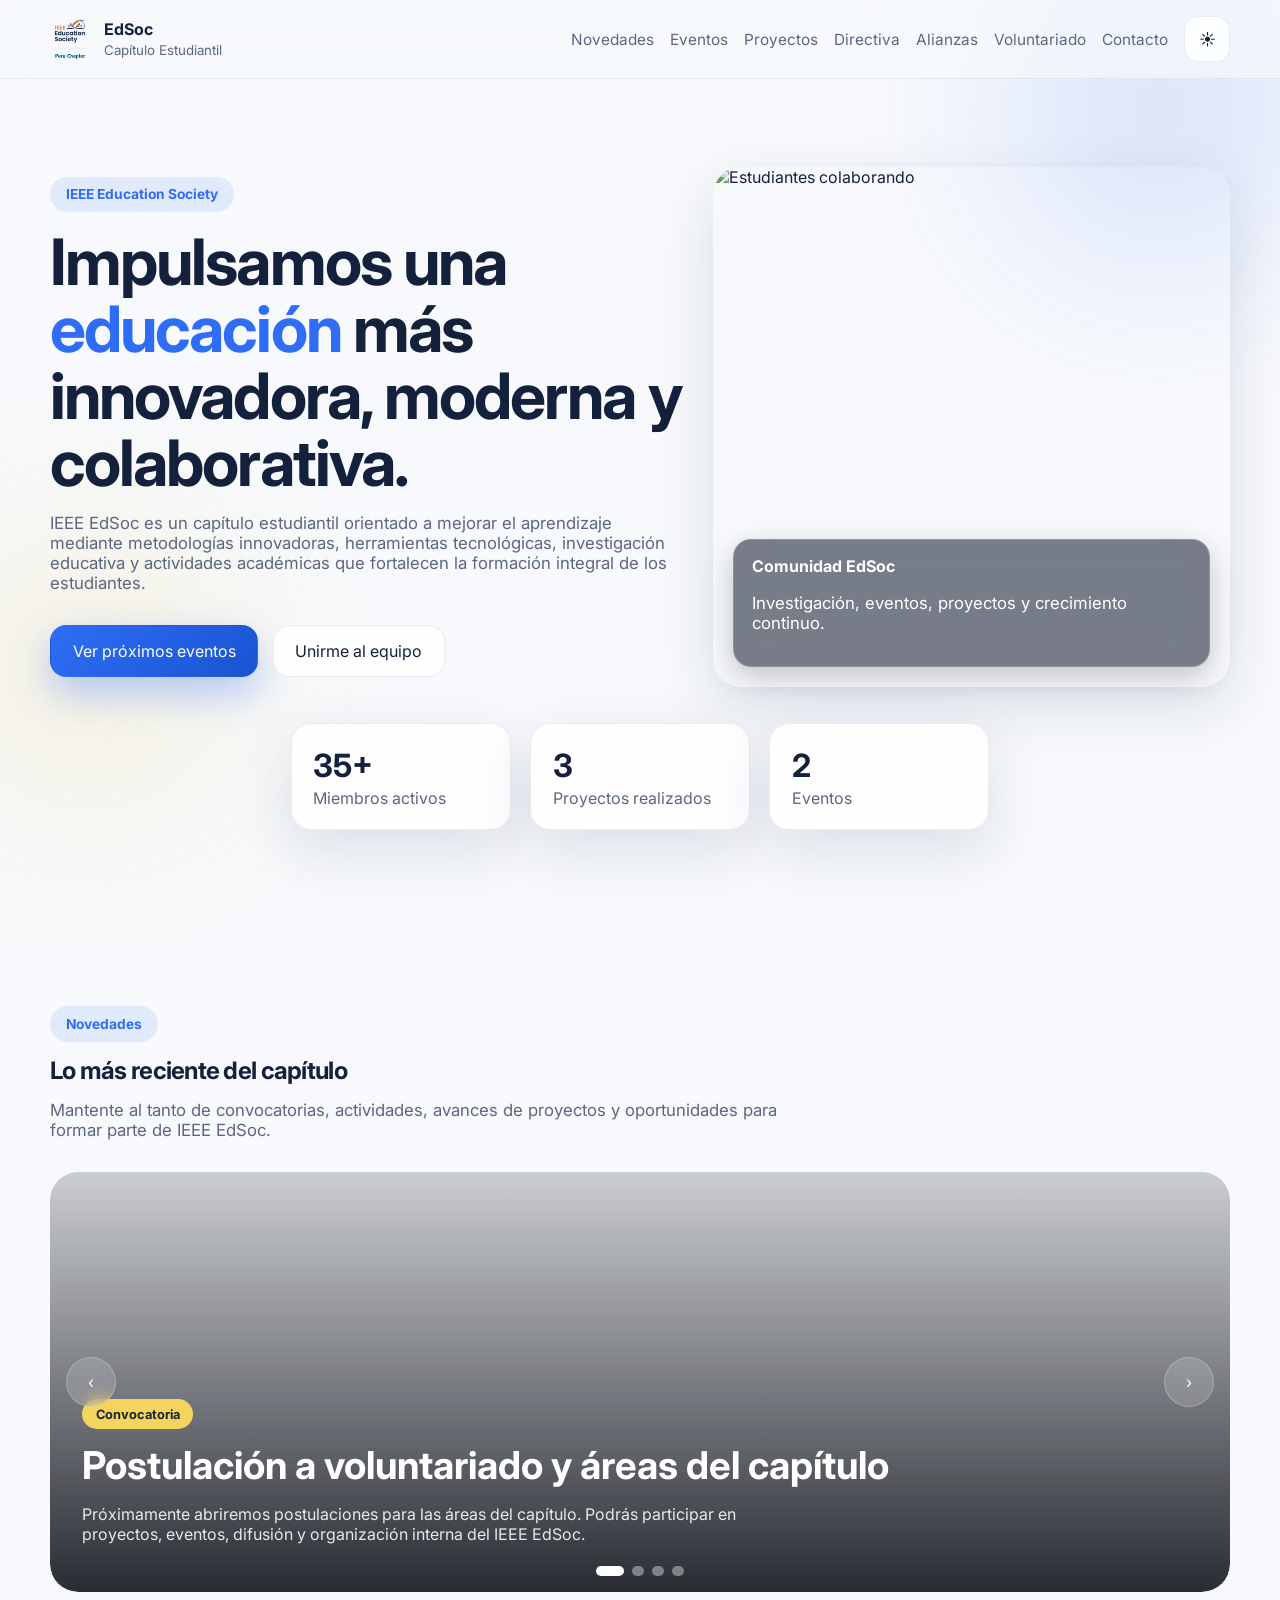
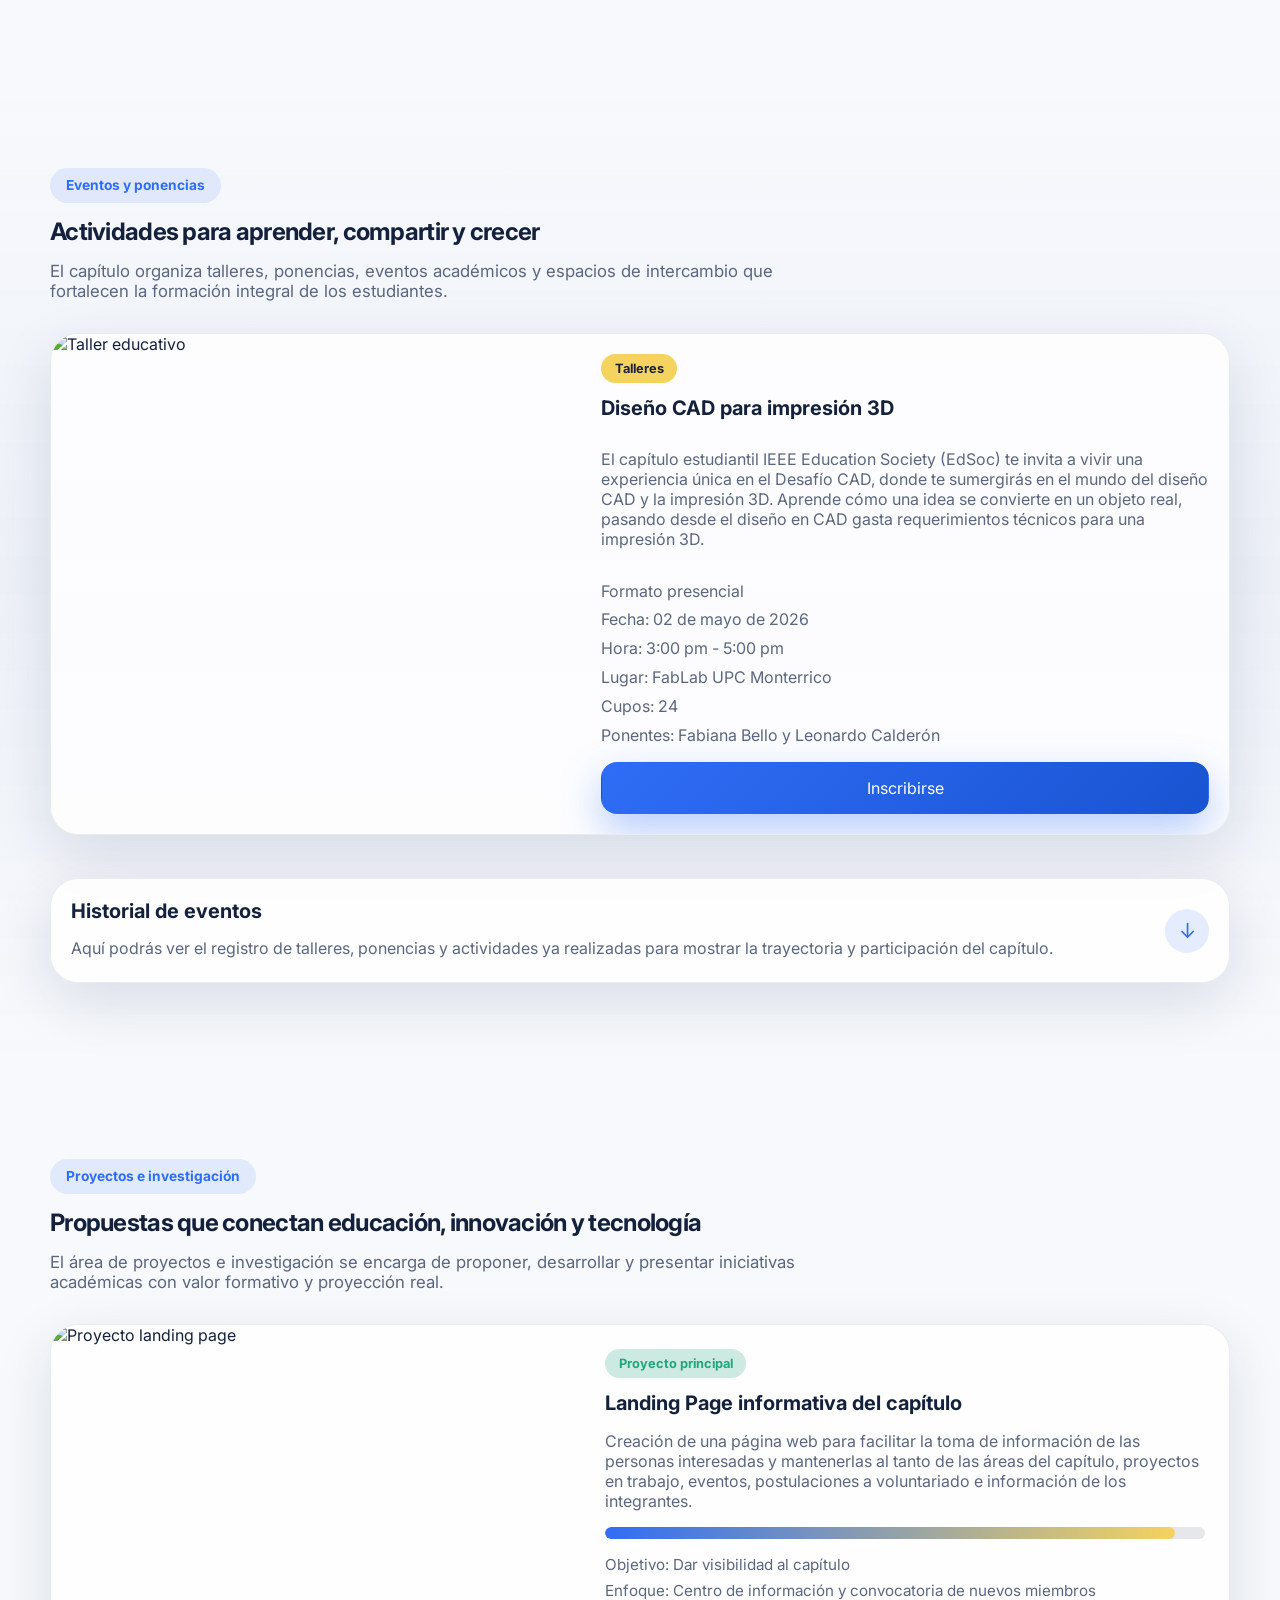
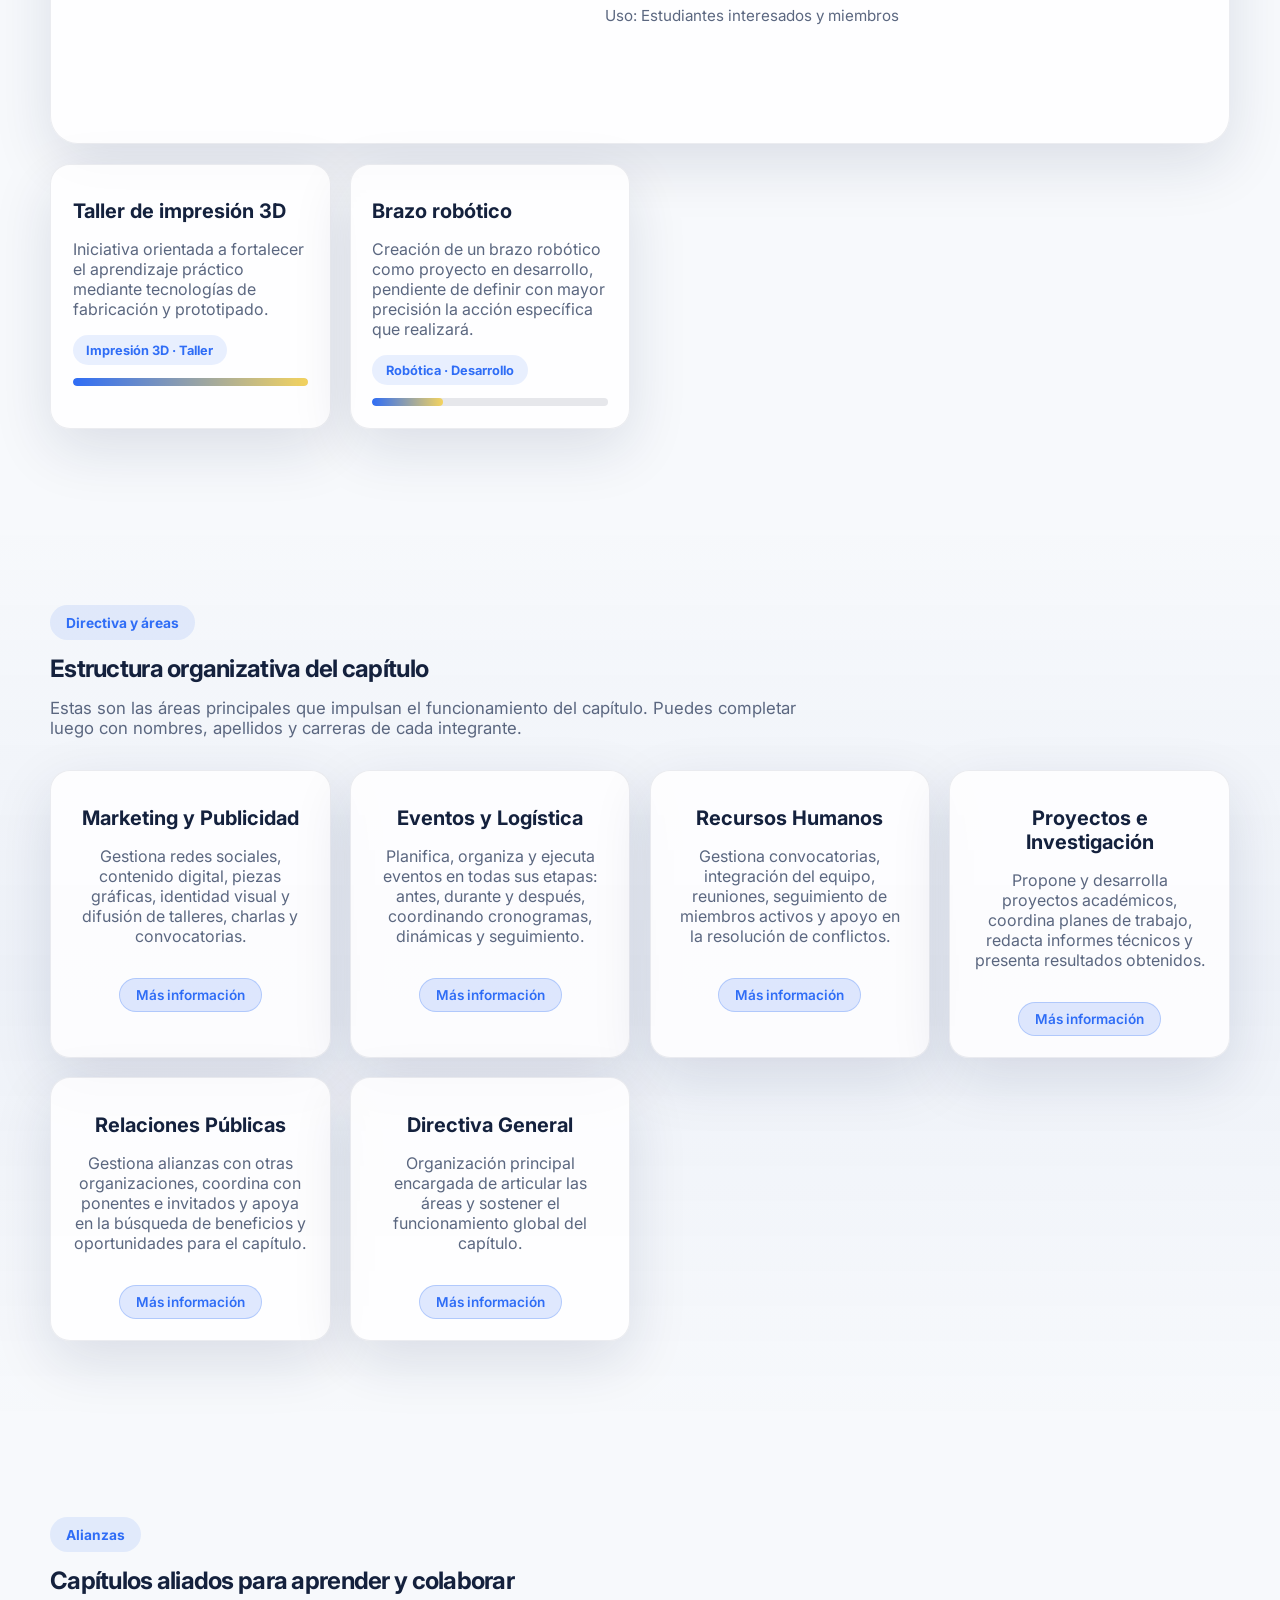
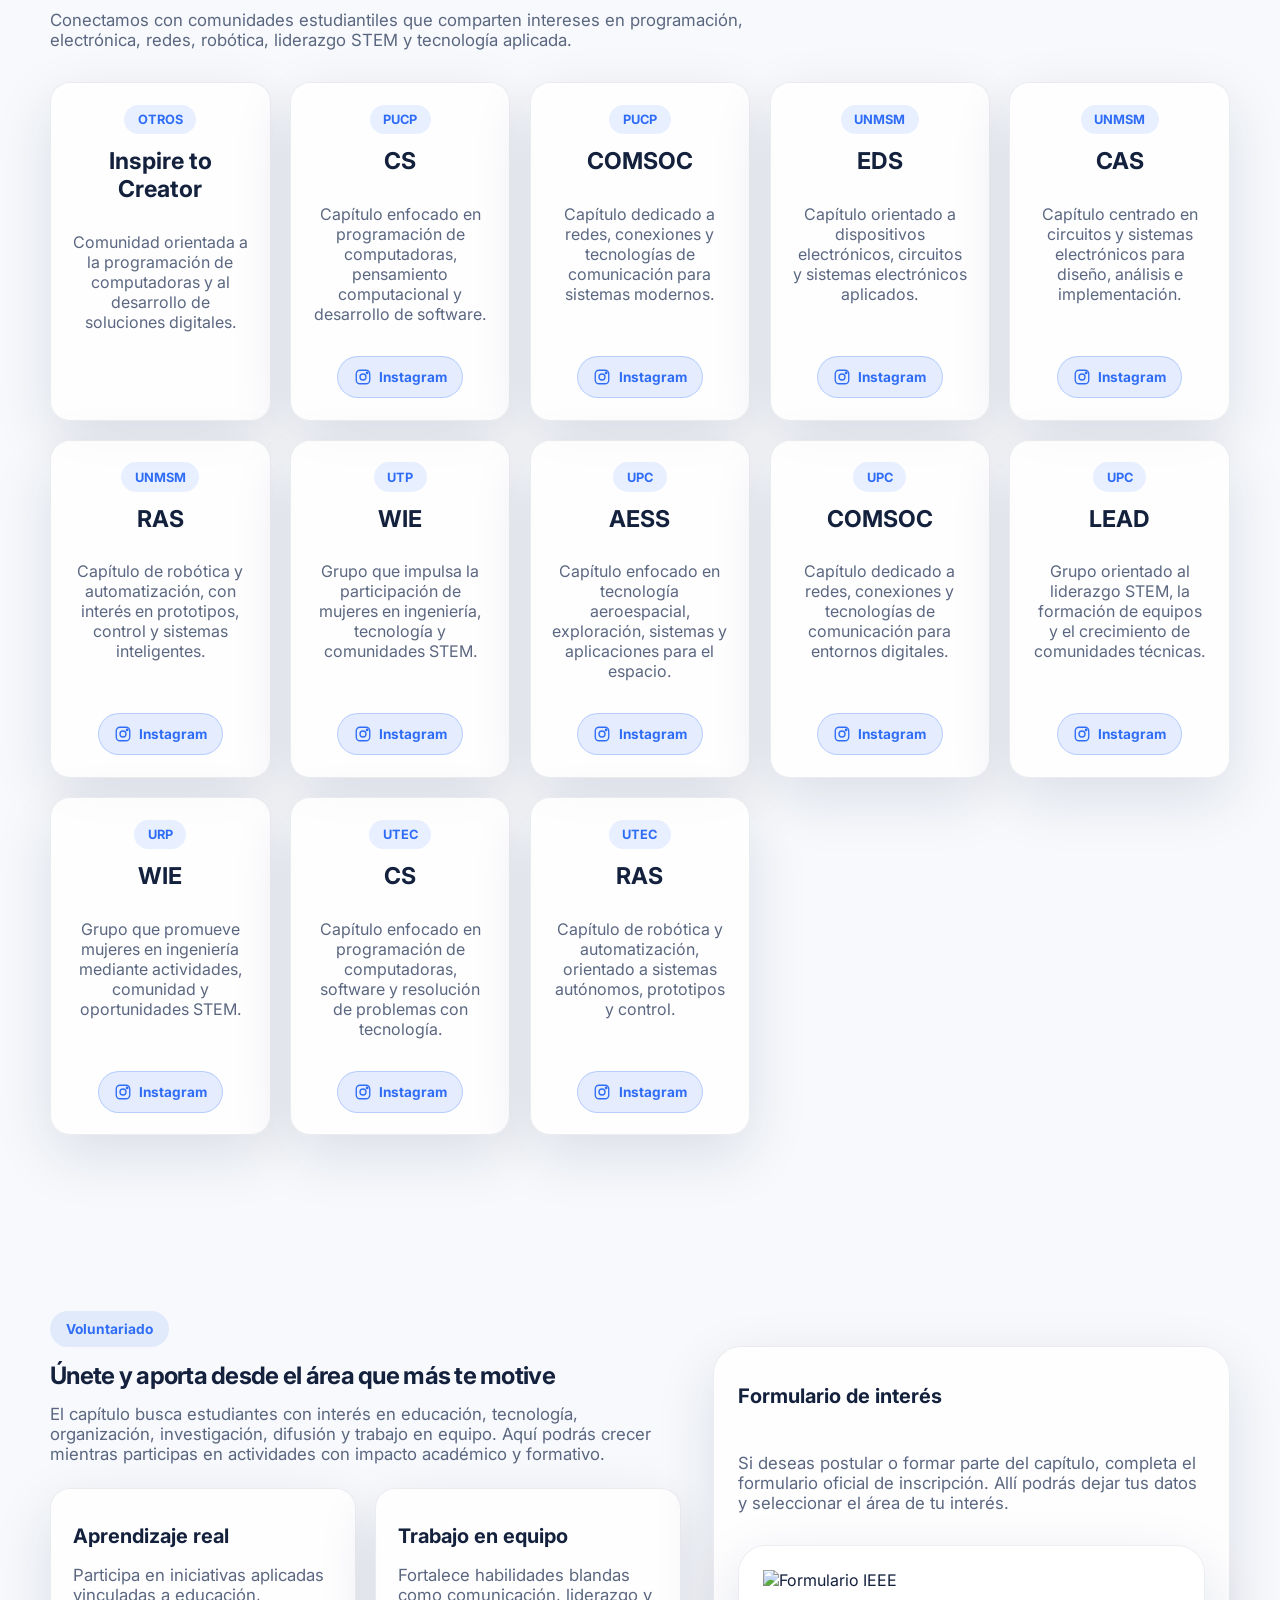
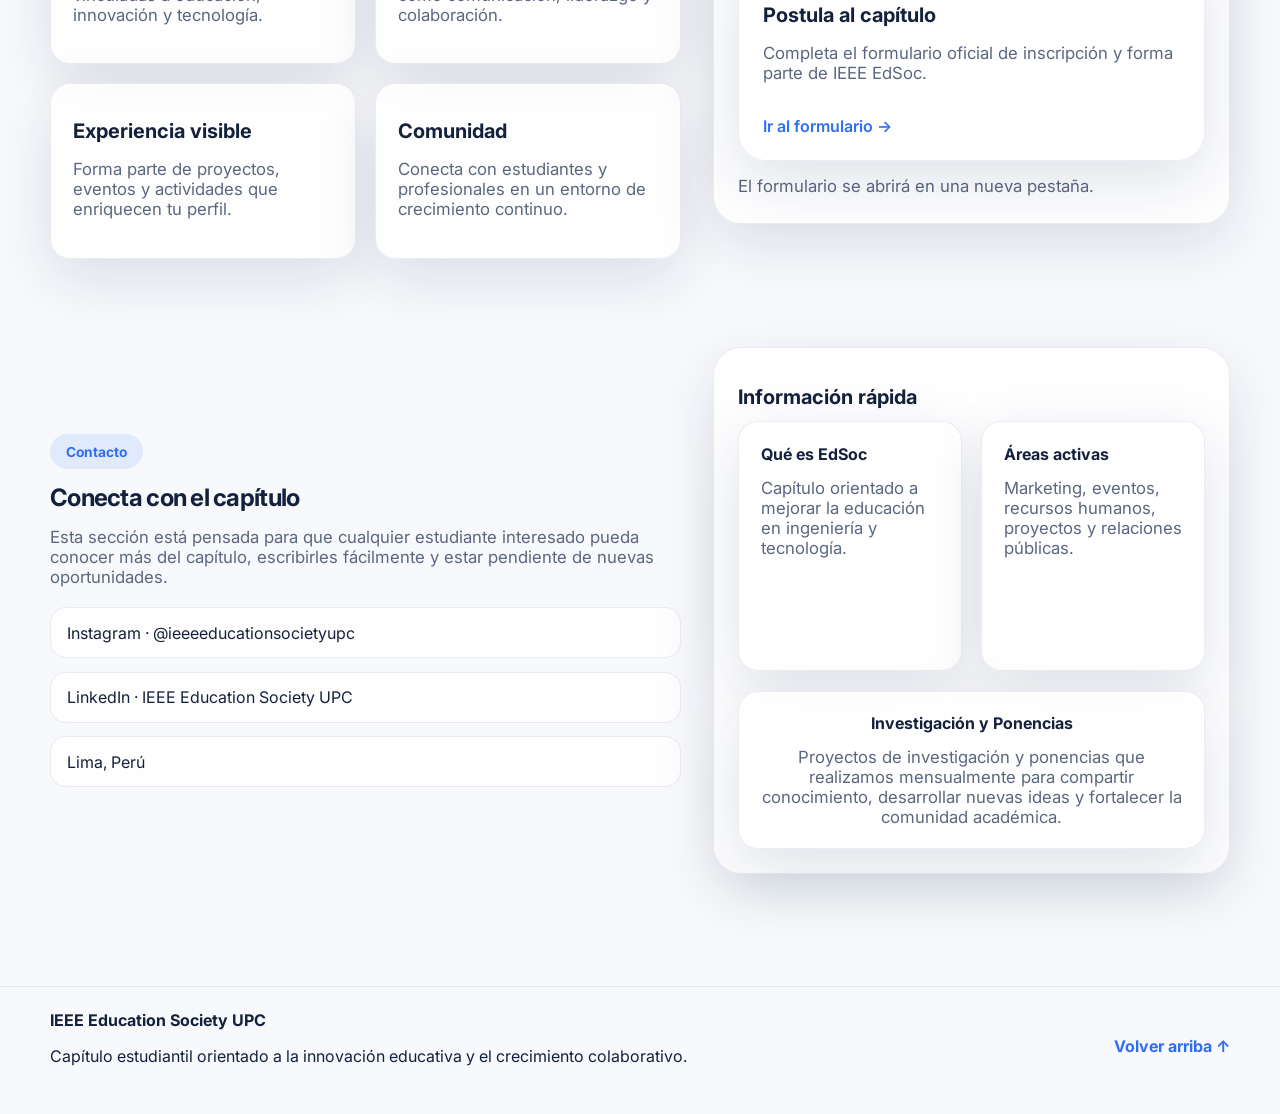
==== commit 8b7d6ce9: "fix: ajustar eventos y progreso de proyectos" ====
--- a/index.html
+++ b/index.html
@@ -193,38 +193,57 @@
         <div class="cards-grid cards-grid-lg">
           <article class="event-card reveal">
             <img
-              src="https://ivisualformacion.com/wp-content/uploads/2023/07/modelado-3d-hard-surface-edited.jpg"
+              src="https://cursos-sepe.net/wp-content/uploads/2024/07/curso-modelado-impresion-3d.jpg"
               alt="Taller educativo"
             />
             <div class="card-body">
               <span class="pill">Talleres</span>
-              <h3>Taller de Impresión 3D</h3>
+              <h3>Diseño CAD para impresión 3D</h3>
               <p>
-                  Espacios dirigidos a aprender modelado 3D y fabricación digital. 
-                  Los participantes podrán diseñar sus propios modelos y los más 
-                  interesantes serán seleccionados para ser impresos en 3D.
+                  El capítulo estudiantil IEEE Education Society (EdSoc) te invita a vivir una experiencia única en el Desafío CAD, donde te sumergirás en el mundo del diseño CAD y la impresión 3D.
+                  Aprende cómo una idea se convierte en un objeto real, pasando desde el diseño en CAD gasta requerimientos técnicos para una impresión 3D.
               </p>
               <ul class="meta-list">
                 <li>Formato presencial</li>
-                <li></li>
-                <li>Enfocado en estudiantes</li>
+                <li>Fecha: 02 de mayo de 2026</li>
+                <li>Hora: 3:00 pm - 5:00 pm</li>
+                <li>Lugar: FabLab UPC Monterrico</li>
+                <li>Cupos: 24</li>
+                <li>Ponentes: Fabiana Bello y Leonardo Calderón</li>
               </ul>
+              <a class="btn btn-primary event-register" href="https://forms.gle/qYDdaSmoFwokQm9QA">Inscribirse</a>
             </div>
           </article>
 
         <div class="history-box reveal reveal-delay-1">
-          <div>
-            <h3>Historial de eventos</h3>
-            <p>
-              Aquí podrás ver el registro de talleres, ponencias y actividades ya realizadas
-              para mostrar la trayectoria y participación del capítulo.
-            </p>
-          </div>
-          <div class="history-tags">
-            <span>Proximamente...</span>
-            <span>Proximamente...</span>
-            <span>Proximamente...</span>
-            <span>Proximamente...</span>
+          <button class="history-toggle" type="button" aria-expanded="false" aria-controls="historyContent">
+            <span class="history-toggle-copy">
+              <span class="history-title">Historial de eventos</span>
+              <span class="history-description">
+                Aquí podrás ver el registro de talleres, ponencias y actividades ya realizadas
+                para mostrar la trayectoria y participación del capítulo.
+              </span>
+            </span>
+            <span class="history-arrow" aria-hidden="true">↓</span>
+          </button>
+          <div class="history-panel" id="historyContent">
+            <article class="past-event-card">
+              <img
+                src="https://images.unsplash.com/photo-1611944212129-29977ae1398c?auto=format&fit=crop&w=900&q=80"
+                alt="Perfil de LinkedIn en laptop"
+              />
+              <div class="past-event-copy">
+                <span class="pill">Ponencia</span>
+                <h3>LinkedIn Creators: Cómo construir tu marca profesionas desde la universidad</h3>
+                <p>
+                  Sesión enfocada en mejorar el perfil de LinkedIn, crear contenido estrategico y destacar en procesos de selección. Incluyó tips prácticos y recomendaciones para estudiantes.
+                </p>
+                <ul class="meta-list compact">
+                  <li>Ponente: Debbie Soto Salazar</li>
+                  <li>Formato: Webinar</li>
+                </ul>
+              </div>
+            </article>
           </div>
         </div>
       </div>
@@ -257,7 +276,7 @@
               eventos, postulaciones a voluntariado e información de los integrantes.
             </p>
             <div class="progress-bar">
-              <span style="width: 65%"></span>
+              <span style="width: 95%"></span>
             </div>
             <ul class="meta-list compact">
               <li>Objetivo: Dar visibilidad al capítulo</li>
@@ -277,7 +296,7 @@
             </p>
             <span class="small-label">Impresión 3D · Taller</span>
             <div class="progress-bar">
-              <span style="width: 50%"></span>
+              <span style="width: 100%"></span>
             </div>
           </article>
 
@@ -289,7 +308,7 @@
             </p>
             <span class="small-label">Robótica · Desarrollo</span>
             <div class="progress-bar">
-              <span style="width: 50%"></span>
+              <span style="width: 30%"></span>
             </div>
           </article>
 
@@ -372,8 +391,7 @@
           <span class="eyebrow">Alianzas</span>
           <h2>Capítulos aliados para aprender y colaborar</h2>
           <p>
-            Conectamos con comunidades estudiantiles que comparten intereses en programación,
-            electrónica, redes, robótica, liderazgo STEM y tecnología aplicada.
+            Conectamos con comunidades estudiantiles que comparten intereses en programación, electrónica, redes, robótica, liderazgo STEM y tecnología aplicada.
           </p>
         </div>
 
@@ -382,21 +400,14 @@
             <span class="small-label">OTROS</span>
             <h3>Inspire to Creator</h3>
             <p>Comunidad orientada a la programación de computadoras y al desarrollo de soluciones digitales.</p>
-            <a href="#" class="instagram-link" aria-label="Instagram de Inspire to Creator">
-              <svg viewBox="0 0 24 24" aria-hidden="true">
-                <rect x="3" y="3" width="18" height="18" rx="5"></rect>
-                <circle cx="12" cy="12" r="4"></circle>
-                <circle cx="17.5" cy="6.5" r="1"></circle>
-              </svg>
-              Instagram
-            </a>
+            
           </article>
 
           <article class="alliance-card reveal reveal-delay-1">
             <span class="small-label">PUCP</span>
             <h3>CS</h3>
             <p>Capítulo enfocado en programación de computadoras, pensamiento computacional y desarrollo de software.</p>
-            <a href="#" class="instagram-link" aria-label="Instagram de CS PUCP">
+            <a href="https://www.instagram.com/ieee.cs.pucp?utm_source=ig_web_button_share_sheet&igsh=ZDNlZDc0MzIxNw==" class="instagram-link" aria-label="Instagram de CS PUCP">
               <svg viewBox="0 0 24 24" aria-hidden="true">
                 <rect x="3" y="3" width="18" height="18" rx="5"></rect>
                 <circle cx="12" cy="12" r="4"></circle>
@@ -410,7 +421,7 @@
             <span class="small-label">PUCP</span>
             <h3>COMSOC</h3>
             <p>Capítulo dedicado a redes, conexiones y tecnologías de comunicación para sistemas modernos.</p>
-            <a href="#" class="instagram-link" aria-label="Instagram de COMSOC PUCP">
+            <a href="https://www.instagram.com/comsoc.pucp?utm_source=ig_web_button_share_sheet&igsh=ZDNlZDc0MzIxNw==" class="instagram-link" aria-label="Instagram de COMSOC PUCP">
               <svg viewBox="0 0 24 24" aria-hidden="true">
                 <rect x="3" y="3" width="18" height="18" rx="5"></rect>
                 <circle cx="12" cy="12" r="4"></circle>
@@ -424,7 +435,7 @@
             <span class="small-label">UNMSM</span>
             <h3>EDS</h3>
             <p>Capítulo orientado a dispositivos electrónicos, circuitos y sistemas electrónicos aplicados.</p>
-            <a href="#" class="instagram-link" aria-label="Instagram de EDS UNMSM">
+            <a href="https://www.instagram.com/ieee.eds.unmsm?utm_source=ig_web_button_share_sheet&igsh=ZDNlZDc0MzIxNw==" class="instagram-link" aria-label="Instagram de EDS UNMSM">
               <svg viewBox="0 0 24 24" aria-hidden="true">
                 <rect x="3" y="3" width="18" height="18" rx="5"></rect>
                 <circle cx="12" cy="12" r="4"></circle>
@@ -438,7 +449,7 @@
             <span class="small-label">UNMSM</span>
             <h3>CAS</h3>
             <p>Capítulo centrado en circuitos y sistemas electrónicos para diseño, análisis e implementación.</p>
-            <a href="#" class="instagram-link" aria-label="Instagram de CAS UNMSM">
+            <a href="https://www.instagram.com/ieee.cas.unmsm?utm_source=ig_web_button_share_sheet&igsh=ZDNlZDc0MzIxNw==" class="instagram-link" aria-label="Instagram de CAS UNMSM">
               <svg viewBox="0 0 24 24" aria-hidden="true">
                 <rect x="3" y="3" width="18" height="18" rx="5"></rect>
                 <circle cx="12" cy="12" r="4"></circle>
@@ -452,7 +463,7 @@
             <span class="small-label">UNMSM</span>
             <h3>RAS</h3>
             <p>Capítulo de robótica y automatización, con interés en prototipos, control y sistemas inteligentes.</p>
-            <a href="#" class="instagram-link" aria-label="Instagram de RAS UNMSM">
+            <a href="https://www.instagram.com/ieee.ras.unmsm?utm_source=ig_web_button_share_sheet&igsh=ZDNlZDc0MzIxNw==" class="instagram-link" aria-label="Instagram de RAS UNMSM">
               <svg viewBox="0 0 24 24" aria-hidden="true">
                 <rect x="3" y="3" width="18" height="18" rx="5"></rect>
                 <circle cx="12" cy="12" r="4"></circle>
@@ -466,7 +477,7 @@
             <span class="small-label">UTP</span>
             <h3>WIE</h3>
             <p>Grupo que impulsa la participación de mujeres en ingeniería, tecnología y comunidades STEM.</p>
-            <a href="#" class="instagram-link" aria-label="Instagram de WIE UTP">
+            <a href="https://www.instagram.com/ieee.wie.utp?utm_source=ig_web_button_share_sheet&igsh=ZDNlZDc0MzIxNw==" class="instagram-link" aria-label="Instagram de WIE UTP">
               <svg viewBox="0 0 24 24" aria-hidden="true">
                 <rect x="3" y="3" width="18" height="18" rx="5"></rect>
                 <circle cx="12" cy="12" r="4"></circle>
@@ -480,7 +491,7 @@
             <span class="small-label">UPC</span>
             <h3>AESS</h3>
             <p>Capítulo enfocado en tecnología aeroespacial, exploración, sistemas y aplicaciones para el espacio.</p>
-            <a href="#" class="instagram-link" aria-label="Instagram de AESS UPC">
+            <a href="https://www.instagram.com/ieeeaessupc?utm_source=ig_web_button_share_sheet&igsh=ZDNlZDc0MzIxNw==" class="instagram-link" aria-label="Instagram de AESS UPC">
               <svg viewBox="0 0 24 24" aria-hidden="true">
                 <rect x="3" y="3" width="18" height="18" rx="5"></rect>
                 <circle cx="12" cy="12" r="4"></circle>
@@ -494,7 +505,7 @@
             <span class="small-label">UPC</span>
             <h3>COMSOC</h3>
             <p>Capítulo dedicado a redes, conexiones y tecnologías de comunicación para entornos digitales.</p>
-            <a href="#" class="instagram-link" aria-label="Instagram de COMSOC UPC">
+            <a href="https://www.instagram.com/ieeecomsocupc?utm_source=ig_web_button_share_sheet&igsh=ZDNlZDc0MzIxNw==" class="instagram-link" aria-label="Instagram de COMSOC UPC">
               <svg viewBox="0 0 24 24" aria-hidden="true">
                 <rect x="3" y="3" width="18" height="18" rx="5"></rect>
                 <circle cx="12" cy="12" r="4"></circle>
@@ -508,7 +519,7 @@
             <span class="small-label">UPC</span>
             <h3>LEAD</h3>
             <p>Grupo orientado al liderazgo STEM, la formación de equipos y el crecimiento de comunidades técnicas.</p>
-            <a href="#" class="instagram-link" aria-label="Instagram de LEAD UPC">
+            <a href="https://www.instagram.com/lead.upc?utm_source=ig_web_button_share_sheet&igsh=ZDNlZDc0MzIxNw==" class="instagram-link" aria-label="Instagram de LEAD UPC">
               <svg viewBox="0 0 24 24" aria-hidden="true">
                 <rect x="3" y="3" width="18" height="18" rx="5"></rect>
                 <circle cx="12" cy="12" r="4"></circle>
@@ -522,7 +533,7 @@
             <span class="small-label">URP</span>
             <h3>WIE</h3>
             <p>Grupo que promueve mujeres en ingeniería mediante actividades, comunidad y oportunidades STEM.</p>
-            <a href="#" class="instagram-link" aria-label="Instagram de WIE URP">
+            <a href="https://www.instagram.com/ieee.wie.urp?utm_source=ig_web_button_share_sheet&igsh=ZDNlZDc0MzIxNw==" class="instagram-link" aria-label="Instagram de WIE URP">
               <svg viewBox="0 0 24 24" aria-hidden="true">
                 <rect x="3" y="3" width="18" height="18" rx="5"></rect>
                 <circle cx="12" cy="12" r="4"></circle>
@@ -536,7 +547,7 @@
             <span class="small-label">UTEC</span>
             <h3>CS</h3>
             <p>Capítulo enfocado en programación de computadoras, software y resolución de problemas con tecnología.</p>
-            <a href="#" class="instagram-link" aria-label="Instagram de CS UTEC">
+            <a href="https://www.instagram.com/ieee.cs.utec?utm_source=ig_web_button_share_sheet&igsh=ZDNlZDc0MzIxNw==" class="instagram-link" aria-label="Instagram de CS UTEC">
               <svg viewBox="0 0 24 24" aria-hidden="true">
                 <rect x="3" y="3" width="18" height="18" rx="5"></rect>
                 <circle cx="12" cy="12" r="4"></circle>
@@ -550,7 +561,7 @@
             <span class="small-label">UTEC</span>
             <h3>RAS</h3>
             <p>Capítulo de robótica y automatización, orientado a sistemas autónomos, prototipos y control.</p>
-            <a href="#" class="instagram-link" aria-label="Instagram de RAS UTEC">
+            <a href="https://www.instagram.com/ieee.ras.utec?utm_source=ig_web_button_share_sheet&igsh=ZDNlZDc0MzIxNw==" class="instagram-link" aria-label="Instagram de RAS UTEC">
               <svg viewBox="0 0 24 24" aria-hidden="true">
                 <rect x="3" y="3" width="18" height="18" rx="5"></rect>
                 <circle cx="12" cy="12" r="4"></circle>
--- a/styles/styles.css
+++ b/styles/styles.css
@@ -1,3 +1,6 @@
+/* =========================================================
+   TOKENS DE TEMA (colores, radios, sombras, medidas)
+   ========================================================= */
 :root {
   --bg: #f7f9fc;
   --surface: rgba(255, 255, 255, 0.82);
@@ -18,10 +21,12 @@
   --header-bg: rgba(247, 249, 252, 0.68);
 }
 
+/* Comportamiento global de scroll */
 html {
   scroll-behavior: smooth;
 }
 
+/* Variables del modo oscuro */
 body.dark {
   --bg: #08101f;
   --surface: rgba(10, 18, 35, 0.76);
@@ -38,6 +43,9 @@
   --header-bg: rgba(8, 16, 31, 0.72);
 }
 
+/* =========================================================
+   RESET Y BASE GLOBAL
+   ========================================================= */
 * { box-sizing: border-box; }
 html { scroll-behavior: smooth; }
 body {
@@ -52,11 +60,13 @@
 button, input, select, textarea { font: inherit; }
 button { cursor: pointer; }
 
+/* Contenedor principal reutilizable */
 .container {
   width: min(var(--max-width), calc(100% - 2rem));
   margin: 0 auto;
 }
 
+/* Secciones base y fondo alterno */
 .section {
   padding: 5.5rem 0;
   position: relative;
@@ -65,6 +75,9 @@
 }
 .alt-bg { background: linear-gradient(180deg, transparent, rgba(71, 106, 181, 0.05), transparent); }
 
+/* =========================================================
+   HEADER Y NAVEGACION
+   ========================================================= */
 .site-header {
   position: sticky;
   top: 0;
@@ -155,6 +168,9 @@
   border-radius: 999px;
 }
 
+/* =========================================================
+   LAYOUTS COMPARTIDOS (grids de dos columnas)
+   ========================================================= */
 .hero-grid,
 .two-col,
 .contact-grid {
@@ -164,6 +180,7 @@
   align-items: center;
 }
 
+/* Tipografia compartida para bloques principales */
 .hero h1,
 .section-head h2,
 .two-col h2,
@@ -179,6 +196,7 @@
 .two-col p,
 .contact-grid p { color: var(--muted); font-size: 1.05rem; }
 
+/* Badge superior tipo "eyebrow" */
 .eyebrow {
   display: inline-flex;
   align-items: center;
@@ -192,6 +210,7 @@
   margin-bottom: 1rem;
 }
 
+/* Grupo de acciones del hero */
 .hero-actions {
   display: flex;
   flex-wrap: wrap;
@@ -199,6 +218,9 @@
   margin-top: 2rem;
 }
 
+/* =========================================================
+   BOTONES Y CTAS GENERICOS
+   ========================================================= */
 .btn {
   display: inline-flex;
   justify-content: center;
@@ -222,6 +244,7 @@
 }
 .btn-full { width: 100%; }
 
+/* Boton/CTA especifico para tarjetas de areas */
 .btn-area {
   display: inline-flex;
   align-items: center;
@@ -248,6 +271,9 @@
   transform: translateY(-2px);
 }
 
+/* =========================================================
+   HERO MEDIA (imagen principal y tarjeta flotante)
+   ========================================================= */
 .hero-media {
   position: relative;
 }
@@ -289,12 +315,15 @@
   color: #fff;
 }
 
-/* MODO NOCHE */
+/* Asegura buen contraste del texto en modo noche */
 body.dark .floating-card strong,
 body.dark .floating-card p {
   color: #fff;
 }
 
+/* =========================================================
+   GRILLAS Y TARJETAS GENERICAS
+   ========================================================= */
 .stats-grid,
 .cards-grid,
 .benefits-grid,
@@ -373,6 +402,7 @@
 .stat-card strong { font-size: 2rem; display: block; margin-bottom: .2rem; }
 .stat-card span { color: var(--muted); }
 
+/* Encabezados de seccion */
 .section-head {
   max-width: 760px;
   margin-bottom: 2rem;
@@ -383,6 +413,9 @@
   text-align: center;
 }
 
+/* =========================================================
+   PAGINA DE AREAS (hero y anclas)
+   ========================================================= */
 .areas-hero {
   padding-top: 7rem;
 }
@@ -398,6 +431,9 @@
 .area-section {
   scroll-margin-top: 96px;
 }
+/* =========================================================
+   TARJETAS DE MIEMBROS
+   ========================================================= */
 .member-card {
   display: flex;
   min-height: 320px;
@@ -430,6 +466,9 @@
   color: var(--primary);
 }
 
+/* =========================================================
+   CARRUSEL (slides, controles, dots)
+   ========================================================= */
 .carousel {
   position: relative;
   overflow: hidden;
@@ -516,17 +555,43 @@
 }
 .carousel-dots button.active { width: 28px; background: #fff; }
 
+/* =========================================================
+   TARJETAS DE EVENTOS / PROYECTOS
+   ========================================================= */
 .event-card,
 .project-feature {
   overflow: hidden;
   border-radius: var(--radius-xl);
 }
+#eventos .event-card {
+  grid-column: 1 / -1;
+  justify-self: stretch;
+  width: 100%;
+  min-height: 300px;
+  display: grid;
+  grid-template-columns: minmax(340px, 45%) minmax(0, 55%);
+}
 .event-card img {
   width: 100%;
   height: 230px;
   object-fit: cover;
 }
+#eventos .event-card img {
+  display: block;
+  height: 100%;
+  min-height: 300px;
+  object-fit: cover;
+}
 .card-body { padding: 1.25rem; }
+#eventos .event-card .card-body {
+  display: flex;
+  flex-direction: column;
+  justify-content: center;
+}
+#eventos .event-card .pill {
+  width: fit-content;
+  align-self: flex-start;
+}
 .card-body h3,
 .info-card h3,
 .alliance-card h3,
@@ -553,6 +618,7 @@
 .mini-panels article p {
   color: var(--muted);
 }
+/* Metadatos dentro de tarjetas (listas compactas) */
 .meta-list {
   list-style: none;
   padding: 0;
@@ -562,6 +628,12 @@
   color: var(--muted);
 }
 .meta-list.compact { gap: .4rem; font-size: .95rem; }
+.event-register {
+  margin-top: 1.1rem;
+}
+/* =========================================================
+   TARJETAS DE ALIANZAS
+   ========================================================= */
 .alliance-card {
   display: flex;
   min-height: 260px;
@@ -603,27 +675,91 @@
   stroke: currentColor;
   stroke-width: 1.8;
 }
+/* Caja de historia / hitos */
 .history-box {
+  grid-column: 1 / -1;
   margin-top: 1.5rem;
   border-radius: var(--radius-xl);
   padding: 1.25rem;
+  display: block;
+}
+.history-toggle {
+  width: 100%;
+  padding: 0;
+  border: 0;
+  background: transparent;
+  color: inherit;
   display: flex;
   justify-content: space-between;
   gap: 1rem;
   align-items: center;
-}
-.history-tags {
-  display: flex;
-  flex-wrap: wrap;
-  gap: .7rem;
-}
-.history-tags span {
-  padding: .65rem .85rem;
+  text-align: left;
+}
+.history-toggle-copy {
+  display: grid;
+  gap: .8rem;
+}
+.history-title {
+  font-size: 1.25rem;
+  font-weight: 700;
+}
+.history-description {
+  color: var(--muted);
+  line-height: 1.6;
+}
+.history-arrow {
+  flex: 0 0 auto;
+  width: 44px;
+  height: 44px;
   border-radius: 999px;
-  background: color-mix(in srgb, var(--primary) 9%, transparent);
-  color: var(--text);
-}
-
+  display: inline-grid;
+  place-items: center;
+  background: color-mix(in srgb, var(--primary) 12%, transparent);
+  color: var(--primary);
+  font-size: 1.3rem;
+  transition: transform .3s ease, background .2s ease, color .2s ease;
+}
+.history-toggle:hover .history-arrow {
+  background: var(--primary);
+  color: #fff;
+}
+.history-box.is-open .history-arrow {
+  transform: rotate(180deg);
+}
+.history-panel {
+  max-height: 0;
+  overflow: hidden;
+  transition: max-height .4s ease;
+}
+.history-box.is-open .history-panel {
+  max-height: 680px;
+}
+.past-event-card {
+  margin-top: 1.25rem;
+  padding-top: 1.25rem;
+  border-top: 1px solid var(--border);
+  display: grid;
+  grid-template-columns: 280px 1fr;
+  gap: 1.25rem;
+  align-items: stretch;
+}
+.past-event-card img {
+  width: 100%;
+  height: 100%;
+  min-height: 220px;
+  border-radius: var(--radius-lg);
+  object-fit: cover;
+}
+.past-event-copy h3 {
+  margin-top: .8rem;
+}
+.past-event-copy p {
+  color: var(--muted);
+}
+
+/* =========================================================
+   BLOQUE DESTACADO DE PROYECTO
+   ========================================================= */
 .project-feature {
   display: grid;
   grid-template-columns: .9fr 1.1fr;
@@ -650,6 +786,7 @@
 }
 .project-feature-copy p {
   display: -webkit-box;
+  line-clamp: 4;
   -webkit-box-orient: vertical;
   -webkit-line-clamp: 4;
   overflow: hidden;
@@ -682,6 +819,9 @@
   margin: .85rem 0 0;
 }
 
+/* =========================================================
+   TARJETAS DE EQUIPO
+   ========================================================= */
 .team-card { text-align: center; }
 .avatar {
   width: 64px;
@@ -695,6 +835,9 @@
   color: var(--primary);
 }
 
+/* =========================================================
+   FORMULARIOS Y PANEL DE CONTACTO
+   ========================================================= */
 .join-form,
 .contact-panel {
   border-radius: var(--radius-xl);
@@ -743,6 +886,9 @@
   border: 1px solid var(--border);
 }
 
+/* =========================================================
+   FOOTER
+   ========================================================= */
 .site-footer {
   border-top: 1px solid var(--border);
   padding: 1.4rem 0 2rem;
@@ -755,6 +901,9 @@
 }
 .back-top { color: var(--primary); font-weight: 700; }
 
+/* =========================================================
+   DECORACION VISUAL DE FONDO
+   ========================================================= */
 .bg-orb {
   position: fixed;
   border-radius: 50%;
@@ -778,6 +927,9 @@
   bottom: 10%;
 }
 
+/* =========================================================
+   ANIMACIONES DE APARICION (scroll reveal)
+   ========================================================= */
 .reveal {
   opacity: 0;
   transform: translateY(32px);
@@ -790,6 +942,9 @@
 .reveal-delay-1 { transition-delay: .12s; }
 .reveal-delay-2 { transition-delay: .24s; }
 
+/* =========================================================
+   CTA EN TARJETA PARA FORMULARIO
+   ========================================================= */
 .join-form-card {
   display: block;
   padding: 1.5rem;
@@ -806,13 +961,13 @@
   transition: all 0.25s ease;
 }
 
-/* hover pro */
+/* Hover de elevacion para la tarjeta CTA */
 .join-form-card:hover {
   transform: translateY(-6px);
   box-shadow: 0 25px 60px rgba(0,0,0,0.15);
 }
 
-/* efecto suave de fondo */
+/* Capa de brillo/fondo al hacer hover */
 .join-form-card::before {
   content: "";
   position: absolute;
@@ -830,7 +985,7 @@
   opacity: 1;
 }
 
-/* CTA tipo link */
+/* Link interno de llamada a la accion */
 .join-cta {
   display: inline-block;
   margin-top: 1rem;
@@ -843,11 +998,15 @@
   transform: translateX(6px);
 }
 
+/* Animacion vertical suave de la tarjeta flotante */
 @keyframes floatY {
   0%,100% { transform: translateY(0); }
   50% { transform: translateY(-8px); }
 }
 
+/* =========================================================
+   RESPONSIVE
+   ========================================================= */
 @media (max-width: 1050px) {
   .hero-grid,
   .two-col,
@@ -865,6 +1024,18 @@
     grid-template-columns: 1fr;
     min-height: 620px;
     max-height: 620px;
+  }
+  #eventos .event-card {
+    width: 100%;
+    min-height: 0;
+    display: block;
+  }
+  #eventos .event-card img {
+    height: 230px;
+    min-height: 0;
+  }
+  #eventos .event-card .card-body {
+    display: block;
   }
   .project-feature-media {
     height: 300px;
@@ -925,6 +1096,15 @@
   .slide-content { left: 1.2rem; right: 1.2rem; bottom: 1.2rem; }
   .history-box,
   .footer-wrap { flex-direction: column; align-items: flex-start; }
+  .history-toggle {
+    align-items: flex-start;
+  }
+  .past-event-card {
+    grid-template-columns: 1fr;
+  }
+  .past-event-card img {
+    height: 220px;
+  }
 }
 
 @media (max-width: 560px) {
@@ -936,14 +1116,17 @@
   .slide-content h3 { font-size: 1.6rem; }
 }
 
-/* LOGOS */
+/* =========================================================
+   LOGOS Y VISIBILIDAD POR TEMA
+   ========================================================= */
+/* Imagen del logo en navbar */
 .brand img{
   width: 40px;
   height: 40px;
   object-fit: contain;
 }
 
-/* Modo día por defecto */
+/* Modo dia por defecto */
 .logo-dark{
   display: none;
 }
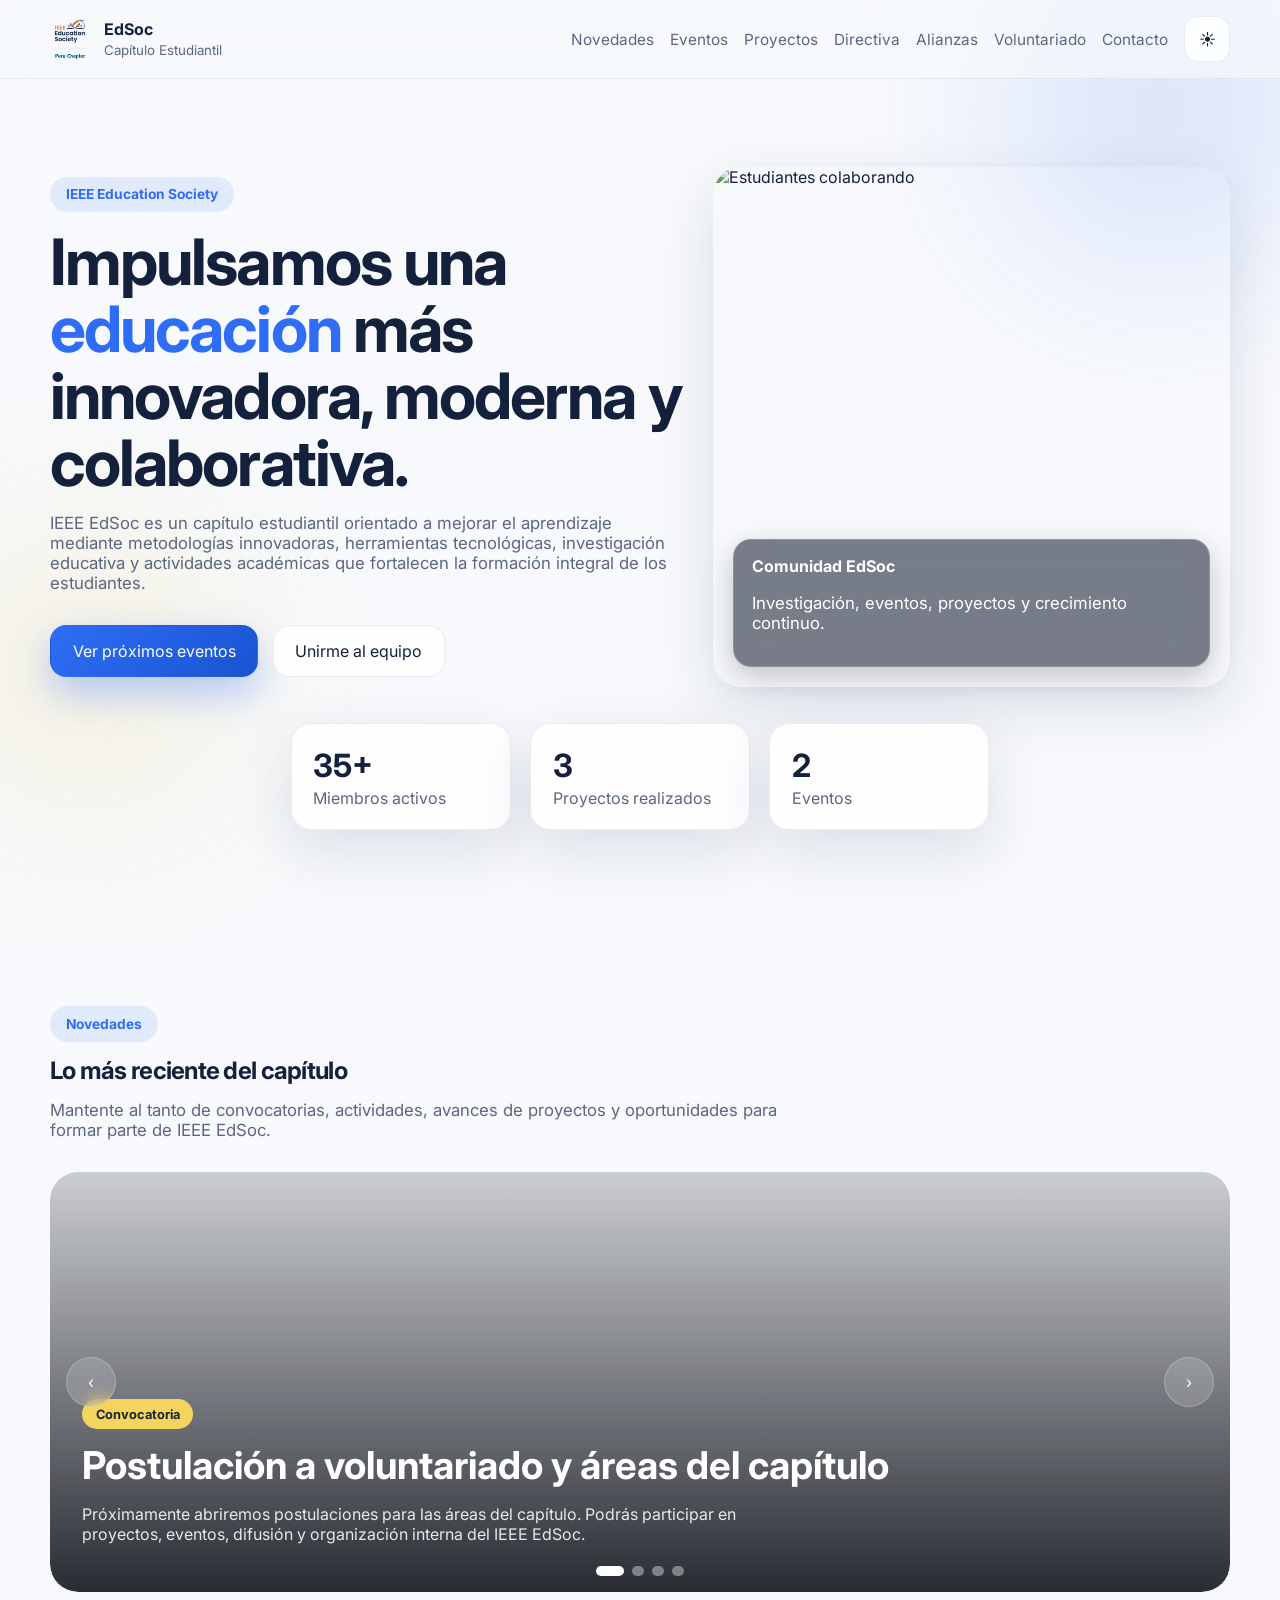
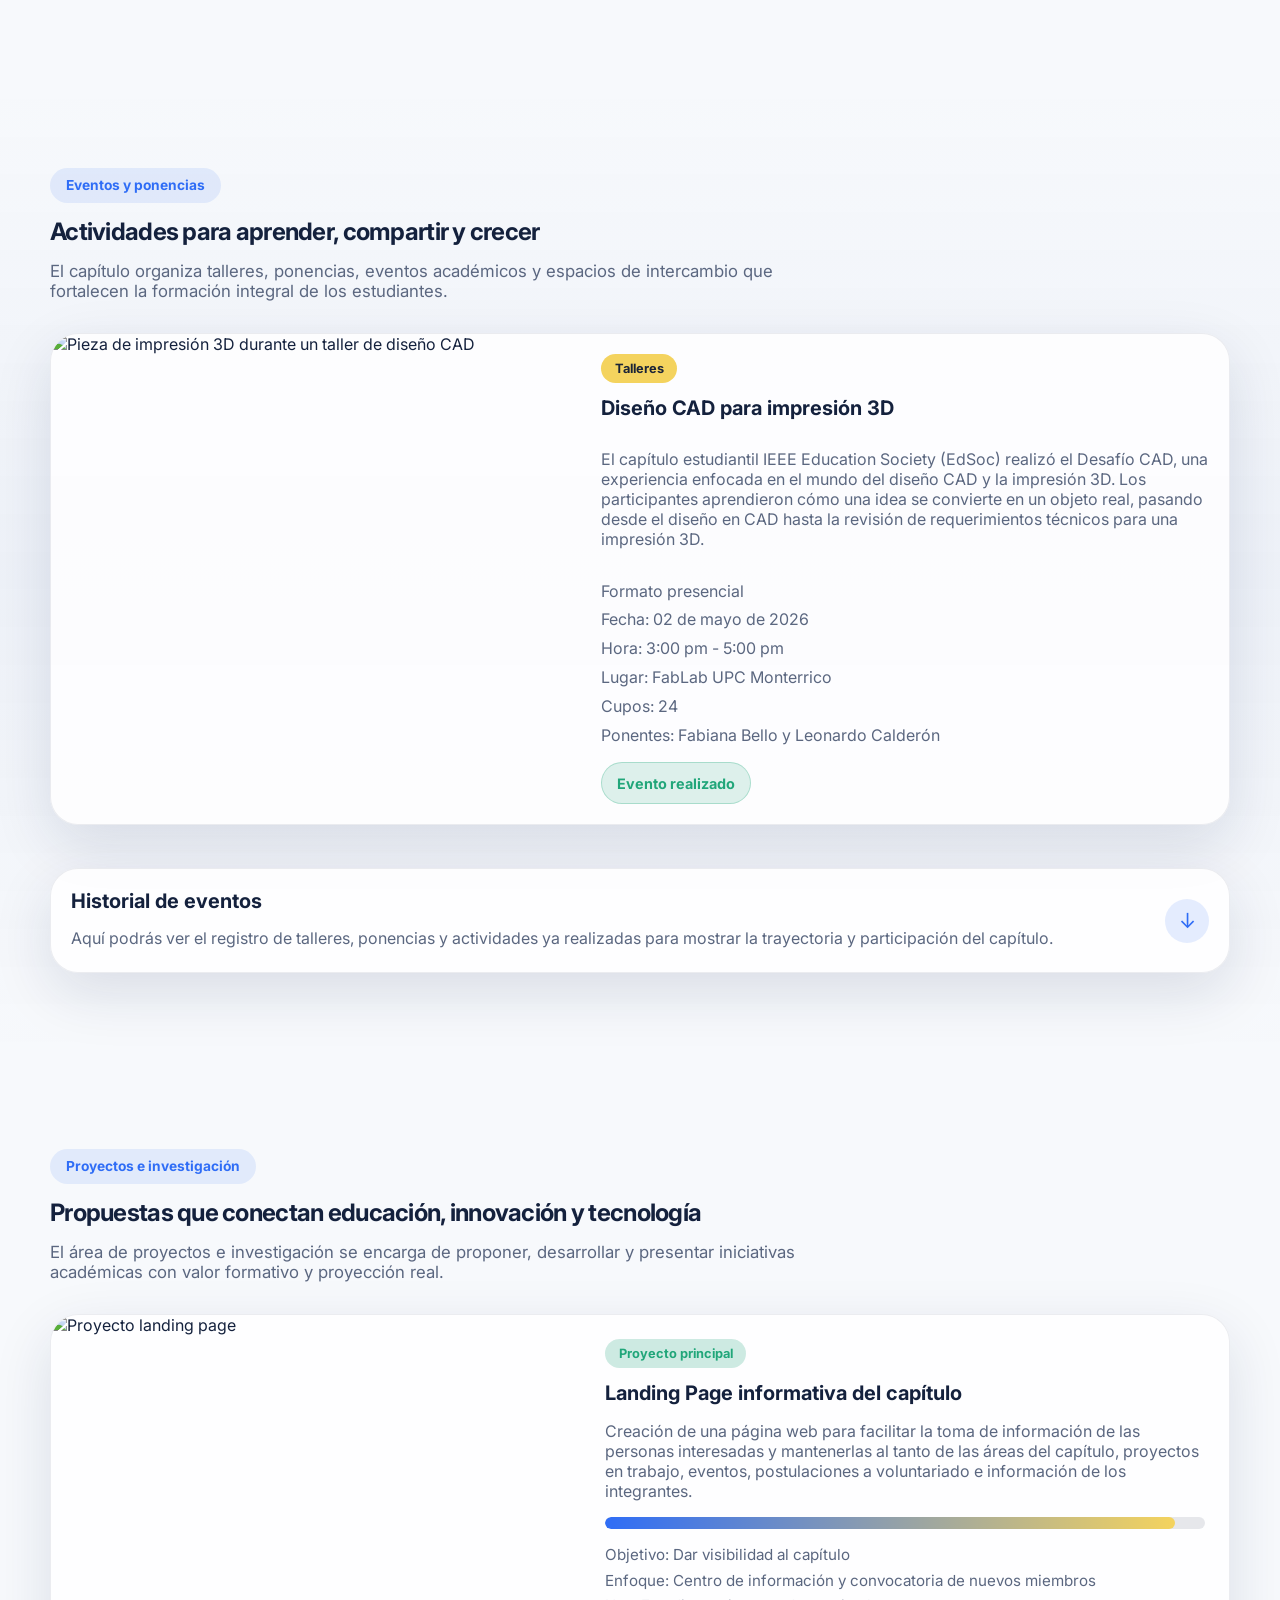
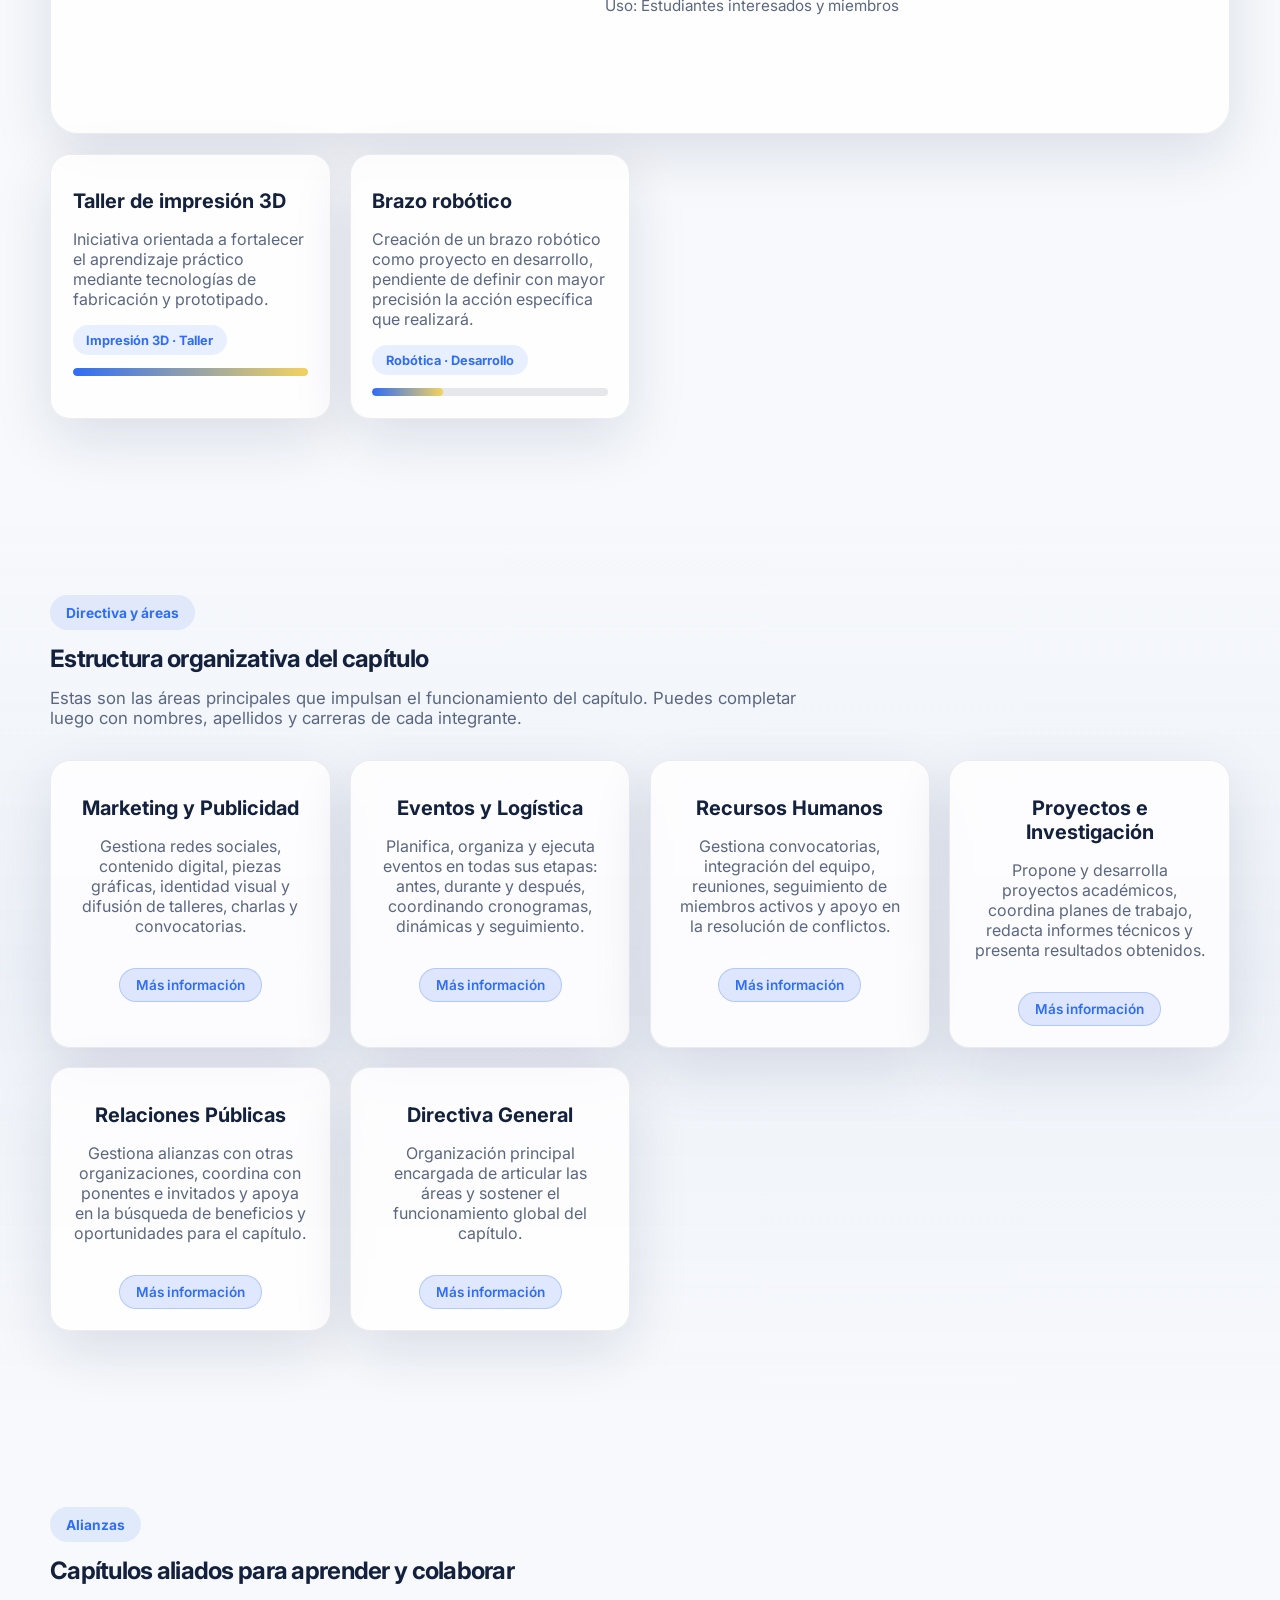
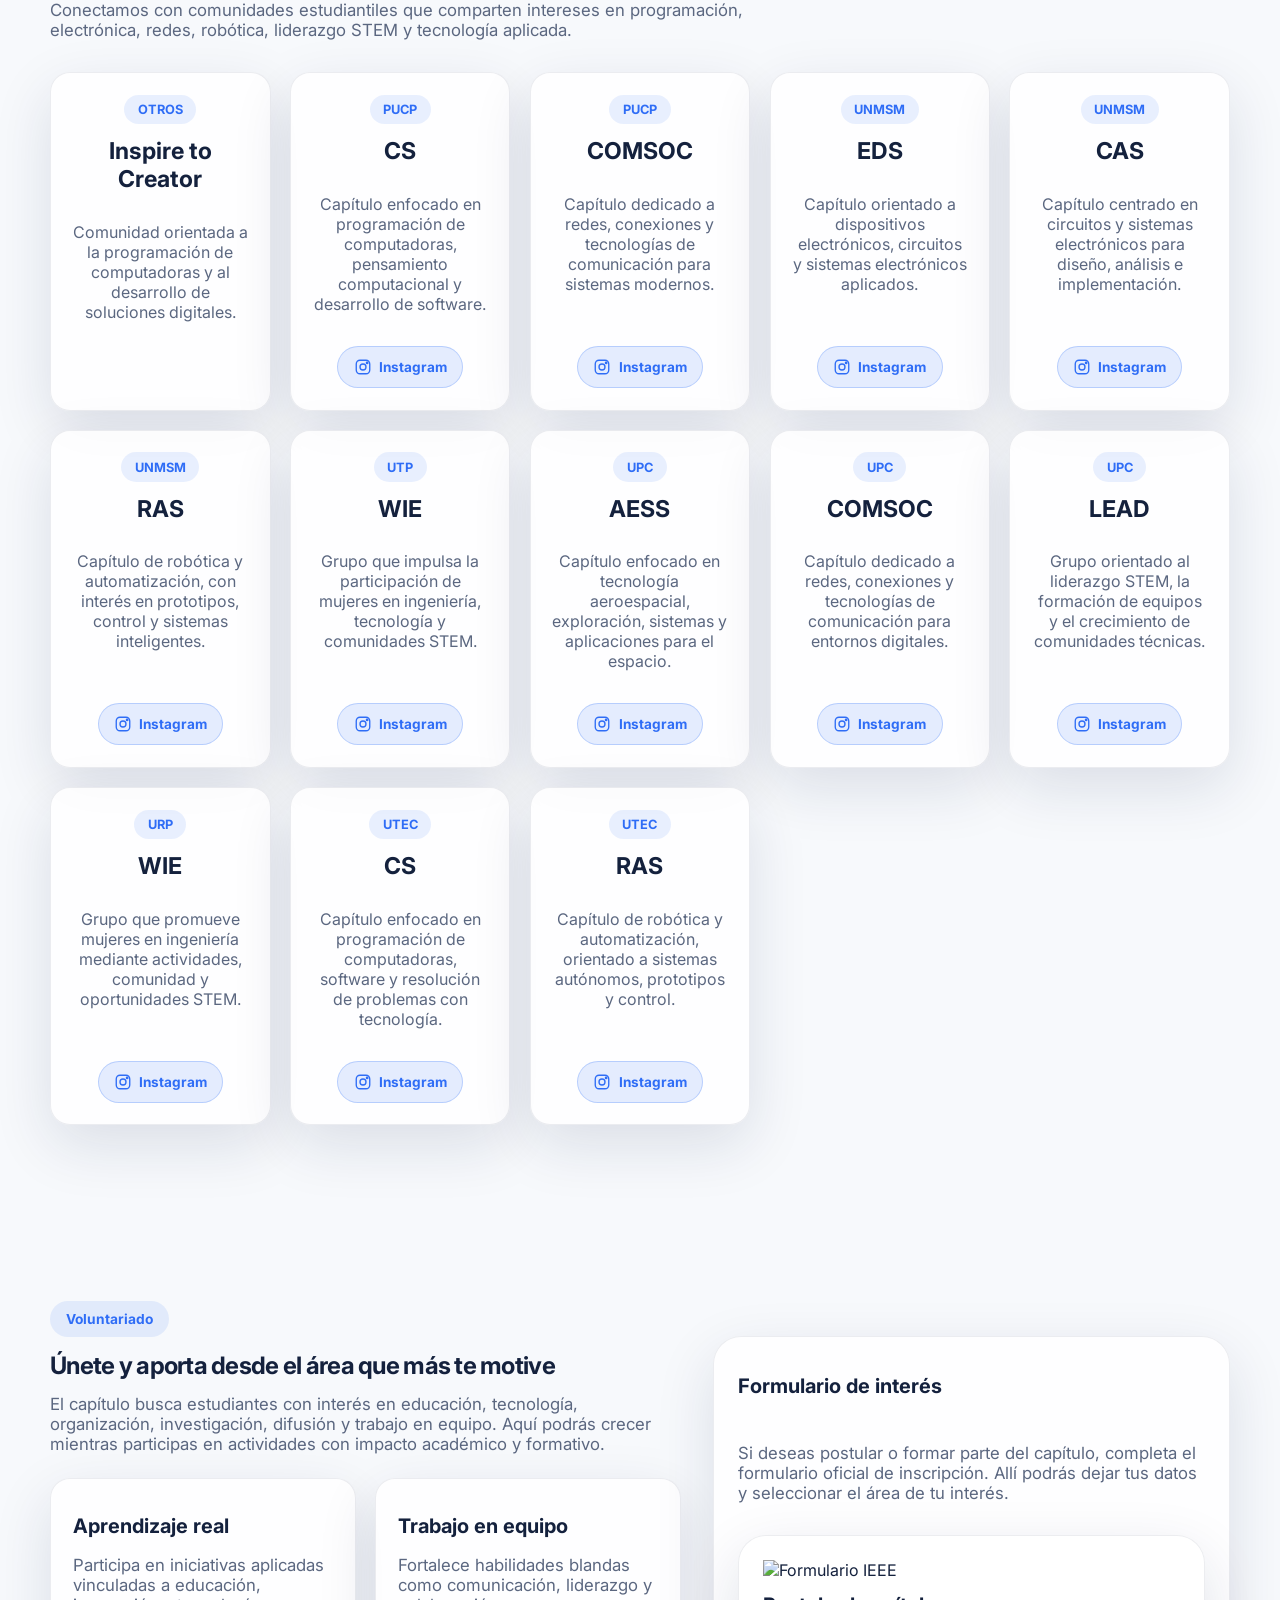
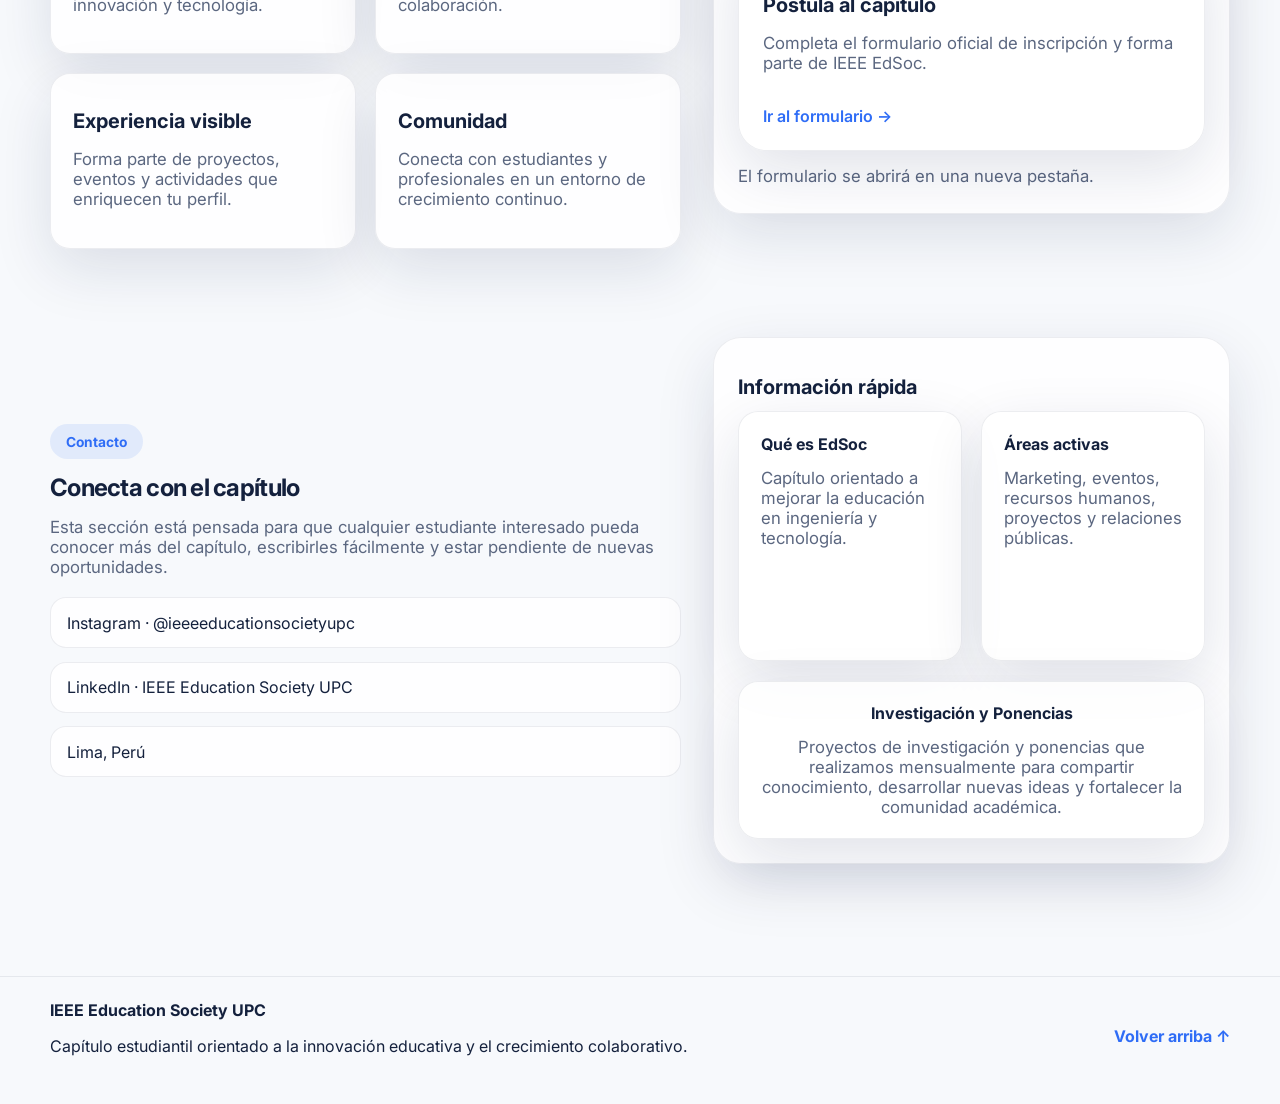
==== commit 5cbd01c6: "Add area modal and event history updates" ====
--- a/index.html
+++ b/index.html
@@ -151,9 +151,8 @@
                 <span class="tag">Evento</span>
                 <h3>Taller de Impresión 3D</h3>
                 <p>
-                  <p>
-                      Próximamente realizaremos un taller de impresión 3D enfocado en el
-                      aprendizaje práctico mediante tecnologías de fabricación y prototipado.
+                  Realizamos un taller de impresión 3D enfocado en el aprendizaje práctico
+                  mediante tecnologías de fabricación y prototipado.
                 </p>
               </div>
             </article>
@@ -194,14 +193,14 @@
           <article class="event-card reveal">
             <img
               src="https://cursos-sepe.net/wp-content/uploads/2024/07/curso-modelado-impresion-3d.jpg"
-              alt="Taller educativo"
+              alt="Pieza de impresión 3D durante un taller de diseño CAD"
             />
             <div class="card-body">
               <span class="pill">Talleres</span>
               <h3>Diseño CAD para impresión 3D</h3>
               <p>
-                  El capítulo estudiantil IEEE Education Society (EdSoc) te invita a vivir una experiencia única en el Desafío CAD, donde te sumergirás en el mundo del diseño CAD y la impresión 3D.
-                  Aprende cómo una idea se convierte en un objeto real, pasando desde el diseño en CAD gasta requerimientos técnicos para una impresión 3D.
+                  El capítulo estudiantil IEEE Education Society (EdSoc) realizó el Desafío CAD, una experiencia enfocada en el mundo del diseño CAD y la impresión 3D.
+                  Los participantes aprendieron cómo una idea se convierte en un objeto real, pasando desde el diseño en CAD hasta la revisión de requerimientos técnicos para una impresión 3D.
               </p>
               <ul class="meta-list">
                 <li>Formato presencial</li>
@@ -211,7 +210,7 @@
                 <li>Cupos: 24</li>
                 <li>Ponentes: Fabiana Bello y Leonardo Calderón</li>
               </ul>
-              <a class="btn btn-primary event-register" href="https://forms.gle/qYDdaSmoFwokQm9QA">Inscribirse</a>
+              <span class="event-status event-register">Evento realizado</span>
             </div>
           </article>
 
@@ -234,13 +233,34 @@
               />
               <div class="past-event-copy">
                 <span class="pill">Ponencia</span>
-                <h3>LinkedIn Creators: Cómo construir tu marca profesionas desde la universidad</h3>
+                <h3>LinkedIn Creators: Cómo construir tu marca profesional desde la universidad</h3>
                 <p>
-                  Sesión enfocada en mejorar el perfil de LinkedIn, crear contenido estrategico y destacar en procesos de selección. Incluyó tips prácticos y recomendaciones para estudiantes.
+                  Sesión enfocada en mejorar el perfil de LinkedIn, crear contenido estratégico y destacar en procesos de selección. Incluyó tips prácticos y recomendaciones para estudiantes.
                 </p>
                 <ul class="meta-list compact">
                   <li>Ponente: Debbie Soto Salazar</li>
                   <li>Formato: Webinar</li>
+                </ul>
+              </div>
+            </article>
+            <article class="past-event-card">
+              <img
+                src="https://cursos-sepe.net/wp-content/uploads/2024/07/curso-modelado-impresion-3d.jpg"
+                alt="Proceso de modelado para impresión 3D en un taller CAD"
+              />
+              <div class="past-event-copy">
+                <span class="pill">Taller</span>
+                <h3>Desafío CAD: Diseño CAD para impresión 3D</h3>
+                <p>
+                  Taller presencial enfocado en el proceso de convertir una idea en un objeto real, desde el diseño de una pieza mediante herramientas CAD hasta la revisión de los requerimientos técnicos necesarios para su fabricación con impresión 3D.
+                </p>
+                <ul class="meta-list compact">
+                  <li>Fecha: 02 de mayo de 2026</li>
+                  <li>Horario: 3:00 p. m. a 5:00 p. m.</li>
+                  <li>Formato: Presencial</li>
+                  <li>Lugar: FabLab UPC Monterrico</li>
+                  <li>Ponentes: Fabiana Bello y Leonardo Calderón</li>
+                  <li>Cupos: 24</li>
                 </ul>
               </div>
             </article>
@@ -334,7 +354,9 @@
               Gestiona redes sociales, contenido digital, piezas gráficas, identidad visual y
               difusión de talleres, charlas y convocatorias.
             </p>
-            <a href="areas.html#marketing-publicidad" class="btn-area">Más información</a>
+            <button type="button" class="btn-area" data-area="marketing-publicidad">
+              Más información
+            </button>
           </article>
 
           <article class="team-card reveal reveal-delay-1">
@@ -343,7 +365,9 @@
               Planifica, organiza y ejecuta eventos en todas sus etapas: antes, durante y después,
               coordinando cronogramas, dinámicas y seguimiento.
             </p>
-           <a href="areas.html#eventos-logistica" class="btn-area">Más información</a>
+           <button type="button" class="btn-area" data-area="eventos-logistica">
+             Más información
+           </button>
           </article>
 
           <article class="team-card reveal reveal-delay-2">
@@ -352,7 +376,9 @@
               Gestiona convocatorias, integración del equipo, reuniones, seguimiento de miembros
               activos y apoyo en la resolución de conflictos.
             </p>
-           <a href="areas.html#recursos-humanos" class="btn-area">Más información</a>
+           <button type="button" class="btn-area" data-area="recursos-humanos">
+             Más información
+           </button>
           </article>
 
           <article class="team-card reveal">
@@ -361,7 +387,9 @@
               Propone y desarrolla proyectos académicos, coordina planes de trabajo, redacta informes
               técnicos y presenta resultados obtenidos.
             </p>
-            <a href="areas.html#proyectos-investigacion" class="btn-area">Más información</a>
+            <button type="button" class="btn-area" data-area="proyectos-investigacion">
+              Más información
+            </button>
           </article>
 
           <article class="team-card reveal reveal-delay-1">
@@ -370,7 +398,9 @@
               Gestiona alianzas con otras organizaciones, coordina con ponentes e invitados y apoya
               en la búsqueda de beneficios y oportunidades para el capítulo.
             </p>
-            <a href="areas.html#relaciones-publicas" class="btn-area">Más información</a>
+            <button type="button" class="btn-area" data-area="relaciones-publicas">
+              Más información
+            </button>
           </article>
 
           <article class="team-card reveal reveal-delay-2">
@@ -379,11 +409,45 @@
               Organización principal encargada de articular las áreas y sostener el funcionamiento
               global del capítulo.
             </p>
-            <a href="areas.html#directiva-general" class="btn-area">Más información</a>
+            <button type="button" class="btn-area" data-area="directiva-general">
+              Más información
+            </button>
           </article>
         </div>
       </div>
     </section>
+
+    <div class="area-modal-overlay" id="areaModal" hidden>
+      <section
+        class="area-modal"
+        role="dialog"
+        aria-modal="true"
+        aria-labelledby="areaModalTitle"
+        tabindex="-1"
+      >
+        <button class="area-modal-close" type="button" aria-label="Cerrar modal">×</button>
+        <div class="area-modal-content">
+          <span class="eyebrow">Área IEEE EdSoc</span>
+          <h2 id="areaModalTitle"></h2>
+          <div class="area-modal-section">
+            <h3>Descripción general</h3>
+            <p id="areaModalDescription"></p>
+          </div>
+          <div class="area-modal-section">
+            <h3>Perfil esperado</h3>
+            <p id="areaModalProfile"></p>
+          </div>
+          <div class="area-modal-section">
+            <h3>Responsabilidades principales</h3>
+            <ul id="areaModalResponsibilities"></ul>
+          </div>
+          <div class="area-modal-section">
+            <h3>Rendimiento y compromiso esperado</h3>
+            <p id="areaModalPerformance"></p>
+          </div>
+        </div>
+      </section>
+    </div>
 
     <section class="section" id="alianzas">
       <div class="container">
--- a/styles/styles.css
+++ b/styles/styles.css
@@ -246,6 +246,7 @@
 
 /* Boton/CTA especifico para tarjetas de areas */
 .btn-area {
+  appearance: none;
   display: inline-flex;
   align-items: center;
   justify-content: center;
@@ -261,6 +262,7 @@
   color: var(--primary);
 
   border: 1px solid color-mix(in srgb, var(--primary) 25%, transparent);
+  cursor: pointer;
 
   transition: all 0.2s ease;
 }
@@ -269,6 +271,119 @@
   background: var(--primary);
   color: #fff;
   transform: translateY(-2px);
+}
+
+.btn-area:focus-visible,
+.area-modal-close:focus-visible,
+.history-toggle:focus-visible {
+  outline: 3px solid color-mix(in srgb, var(--primary) 45%, transparent);
+  outline-offset: 4px;
+}
+
+body.modal-open {
+  overflow: hidden;
+}
+
+.area-modal-overlay {
+  position: fixed;
+  inset: 0;
+  z-index: 1000;
+  display: grid;
+  place-items: center;
+  padding: 1.25rem;
+  background: rgba(5, 10, 20, 0.68);
+  opacity: 0;
+  visibility: hidden;
+  pointer-events: none;
+  transition: opacity .24s ease, visibility .24s ease;
+}
+
+.area-modal-overlay.is-open {
+  opacity: 1;
+  visibility: visible;
+  pointer-events: auto;
+}
+
+.area-modal {
+  position: relative;
+  width: min(760px, 100%);
+  max-height: 85dvh;
+  overflow-y: auto;
+  border-radius: var(--radius-xl);
+  border: 1px solid var(--border);
+  background: var(--surface-solid);
+  color: var(--text);
+  box-shadow: var(--shadow);
+  transform: translateY(16px) scale(.98);
+  transition: transform .24s ease;
+}
+
+.area-modal-overlay.is-open .area-modal {
+  transform: translateY(0) scale(1);
+}
+
+.area-modal-content {
+  padding: 2rem;
+}
+
+.area-modal-close {
+  position: sticky;
+  top: 1rem;
+  float: right;
+  z-index: 1;
+  display: grid;
+  place-items: center;
+  width: 44px;
+  height: 44px;
+  margin: 1rem 1rem 0 0;
+  border: 1px solid var(--border);
+  border-radius: 999px;
+  background: var(--surface);
+  color: var(--text);
+  font-size: 1.45rem;
+  line-height: 1;
+  box-shadow: var(--shadow);
+  transition: background .2s ease, color .2s ease, transform .2s ease;
+}
+
+.area-modal-close:hover {
+  background: var(--primary);
+  color: #fff;
+  transform: translateY(-1px);
+}
+
+.area-modal h2 {
+  margin: 0 0 1.25rem;
+  font-size: clamp(1.7rem, 4vw, 2.35rem);
+  line-height: 1.12;
+}
+
+.area-modal-section {
+  padding-top: 1.1rem;
+  margin-top: 1.1rem;
+  border-top: 1px solid var(--border);
+}
+
+.area-modal-section h3 {
+  margin: 0 0 .65rem;
+  font-size: 1rem;
+}
+
+.area-modal-section p,
+.area-modal-section li {
+  color: var(--muted);
+  line-height: 1.65;
+}
+
+.area-modal-section p {
+  margin: 0;
+}
+
+.area-modal-section ul {
+  display: grid;
+  gap: .55rem;
+  margin: 0;
+  padding-left: 1.2rem;
 }
 
 /* =========================================================
@@ -631,6 +746,21 @@
 .event-register {
   margin-top: 1.1rem;
 }
+.event-status {
+  align-self: flex-start;
+  width: fit-content;
+  min-height: 42px;
+  padding: 0 .95rem;
+  border-radius: 999px;
+  display: inline-flex;
+  align-items: center;
+  justify-content: center;
+  border: 1px solid color-mix(in srgb, var(--success) 28%, transparent);
+  background: color-mix(in srgb, var(--success) 14%, transparent);
+  color: var(--success);
+  font-size: .9rem;
+  font-weight: 700;
+}
 /* =========================================================
    TARJETAS DE ALIANZAS
    ========================================================= */
@@ -731,9 +861,6 @@
   overflow: hidden;
   transition: max-height .4s ease;
 }
-.history-box.is-open .history-panel {
-  max-height: 680px;
-}
 .past-event-card {
   margin-top: 1.25rem;
   padding-top: 1.25rem;
@@ -1105,6 +1232,17 @@
   .past-event-card img {
     height: 220px;
   }
+  .area-modal-overlay {
+    align-items: end;
+    padding: .75rem;
+  }
+  .area-modal {
+    max-height: 85dvh;
+    border-radius: 22px;
+  }
+  .area-modal-content {
+    padding: 1.35rem;
+  }
 }
 
 @media (max-width: 560px) {
@@ -1112,8 +1250,27 @@
   .container { width: min(var(--max-width), calc(100% - 1.2rem)); }
   .hero-actions { flex-direction: column; }
   .btn { width: 100%; }
+  .btn-area { width: 100%; }
   .carousel-btn { display: none; }
   .slide-content h3 { font-size: 1.6rem; }
+  .area-modal-overlay {
+    padding: .6rem;
+  }
+  .area-modal-content {
+    padding: 1.15rem;
+  }
+  .area-modal-close {
+    top: .75rem;
+    margin: .75rem .75rem 0 0;
+  }
+}
+
+@media (prefers-reduced-motion: reduce) {
+  .area-modal-overlay,
+  .area-modal,
+  .history-panel {
+    transition: none;
+  }
 }
 
 /* =========================================================
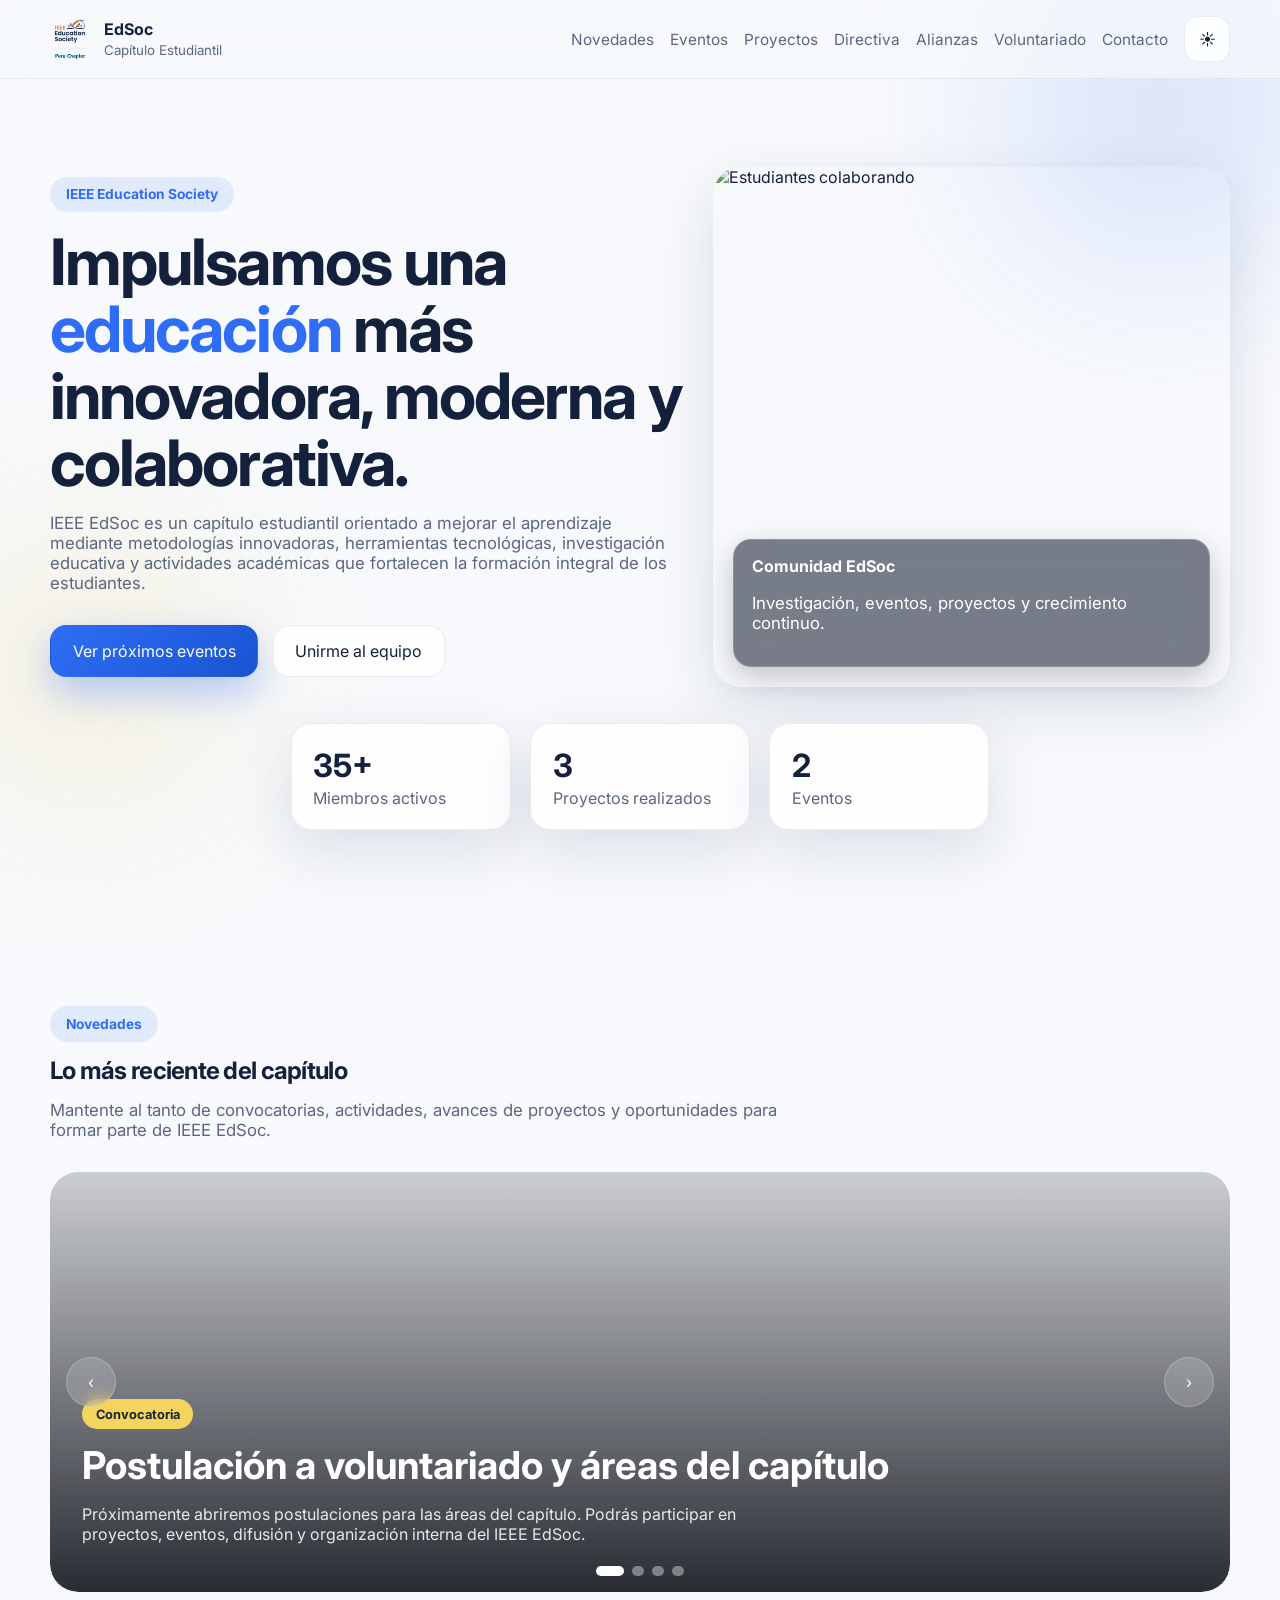
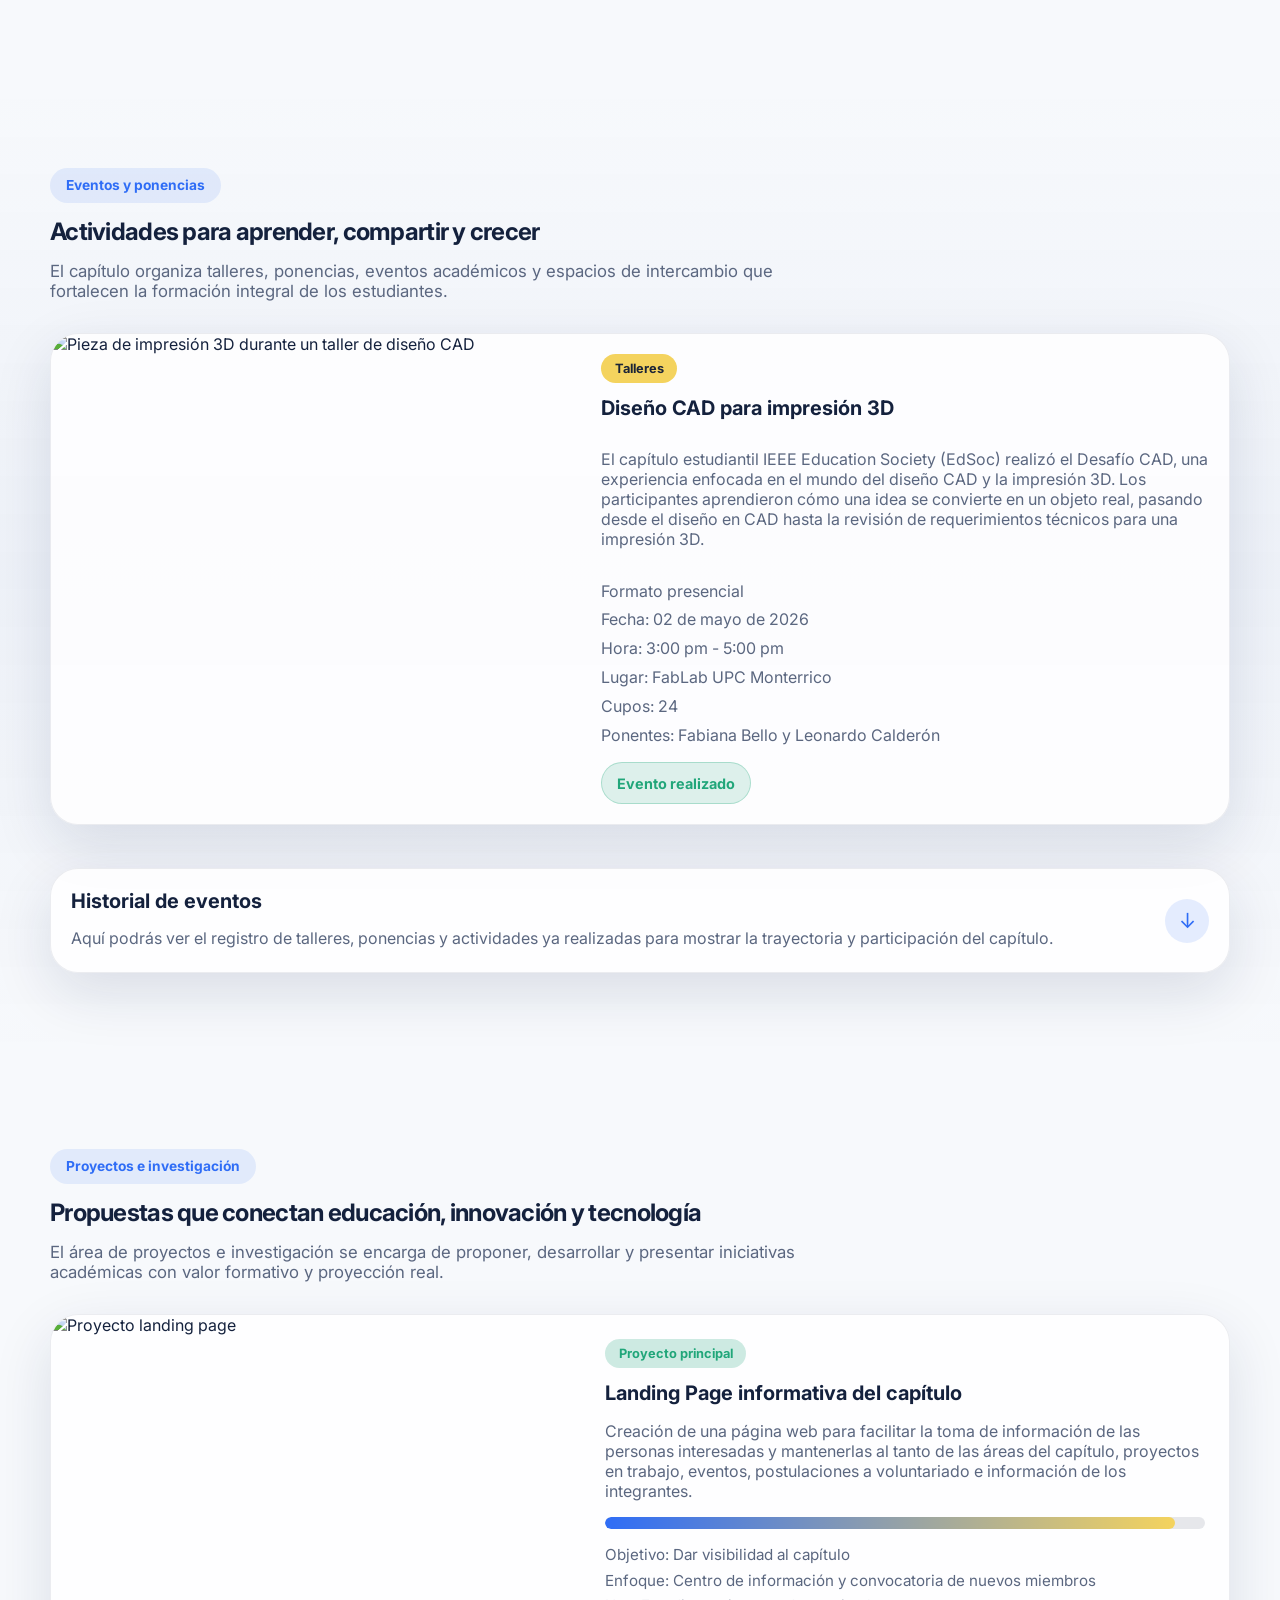
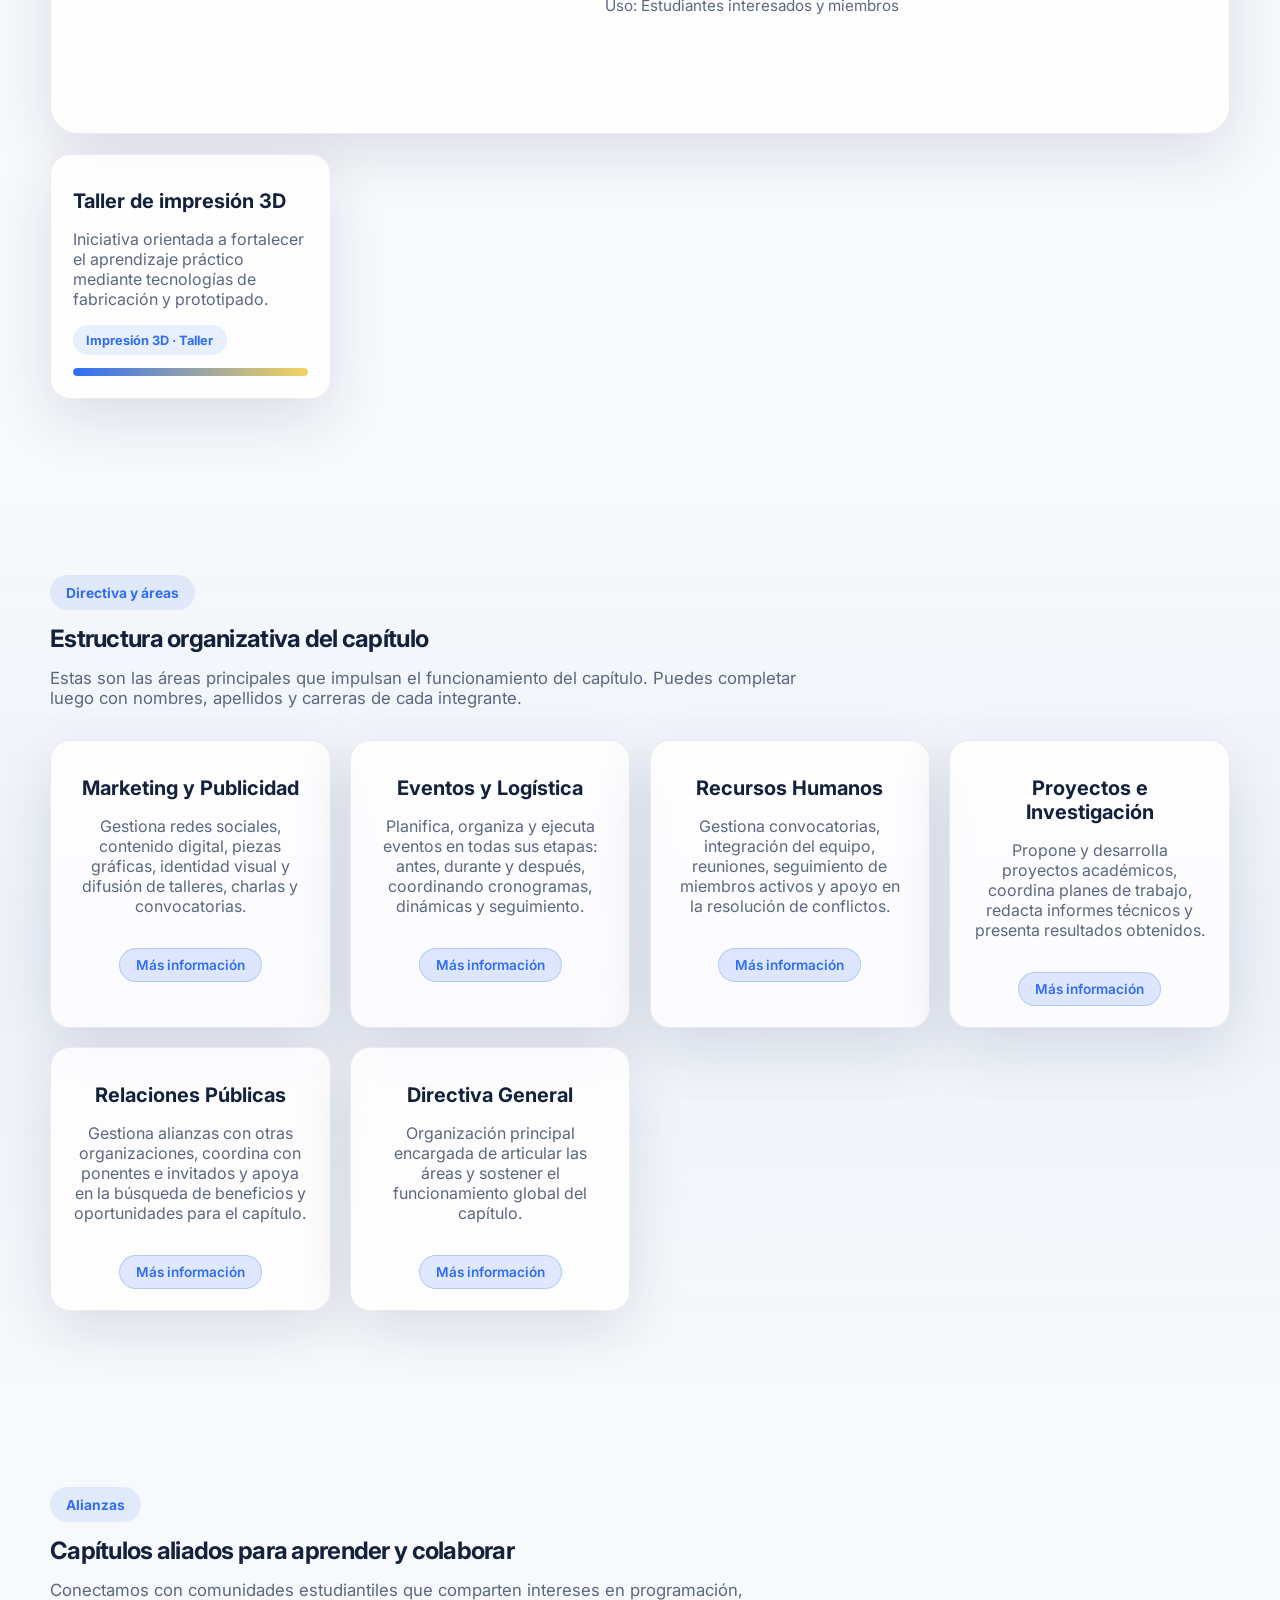
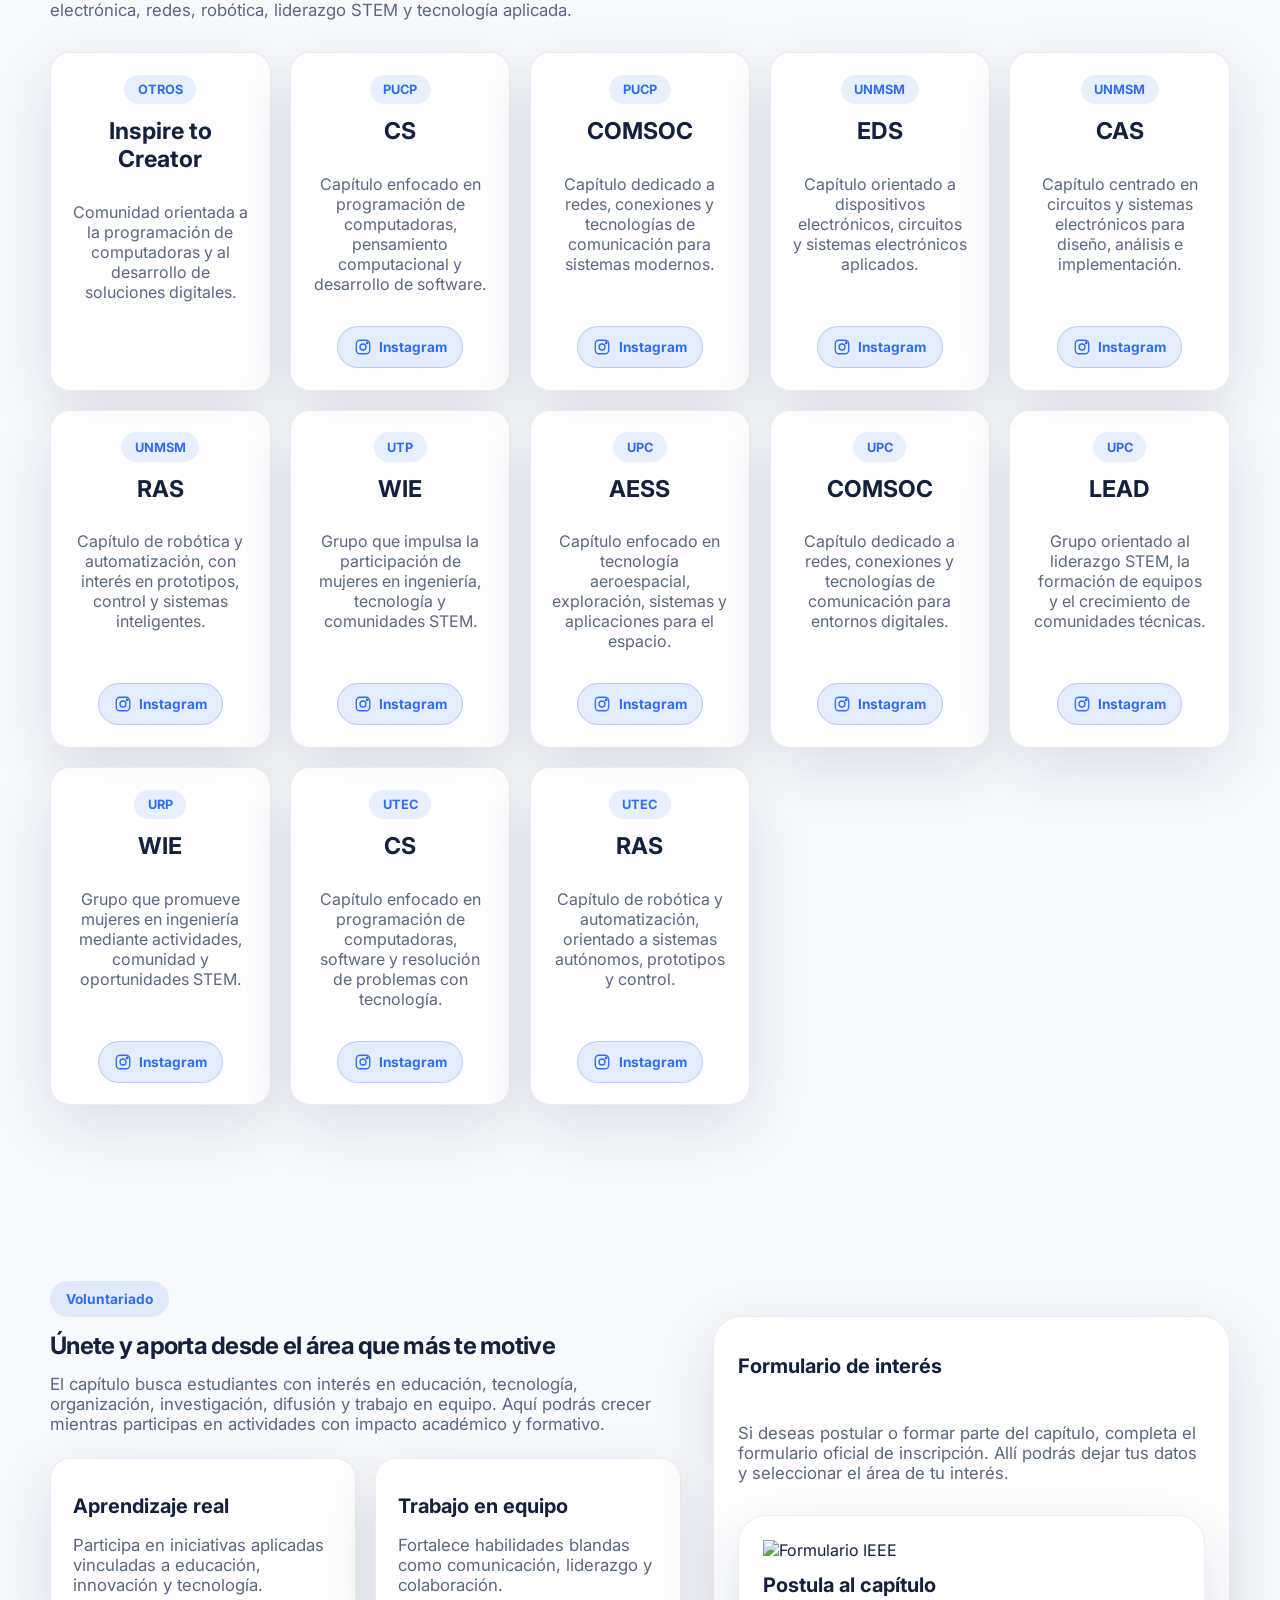
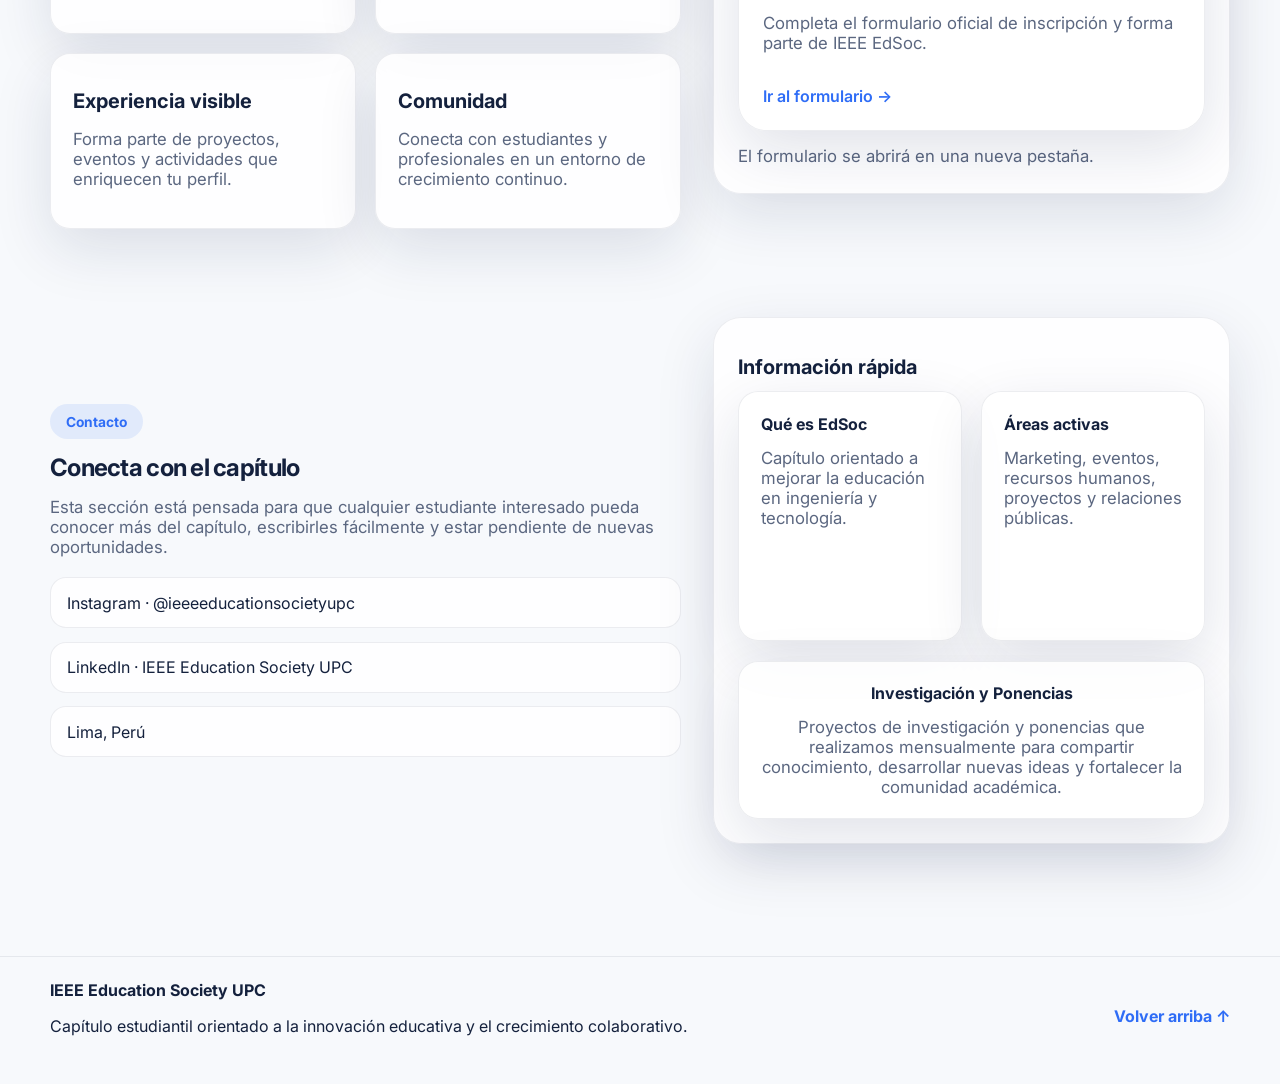
==== commit 25bd2b55: "Remove robotic arm project card" ====
--- a/index.html
+++ b/index.html
@@ -320,18 +320,6 @@
             </div>
           </article>
 
-            <article class="info-card reveal reveal-delay-1">
-            <h3>Brazo robótico</h3>
-            <p>
-              Creación de un brazo robótico como proyecto en desarrollo, pendiente de definir con
-              mayor precisión la acción específica que realizará.
-            </p>
-            <span class="small-label">Robótica · Desarrollo</span>
-            <div class="progress-bar">
-              <span style="width: 30%"></span>
-            </div>
-          </article>
-
         </div>
       </div>
     </section>
